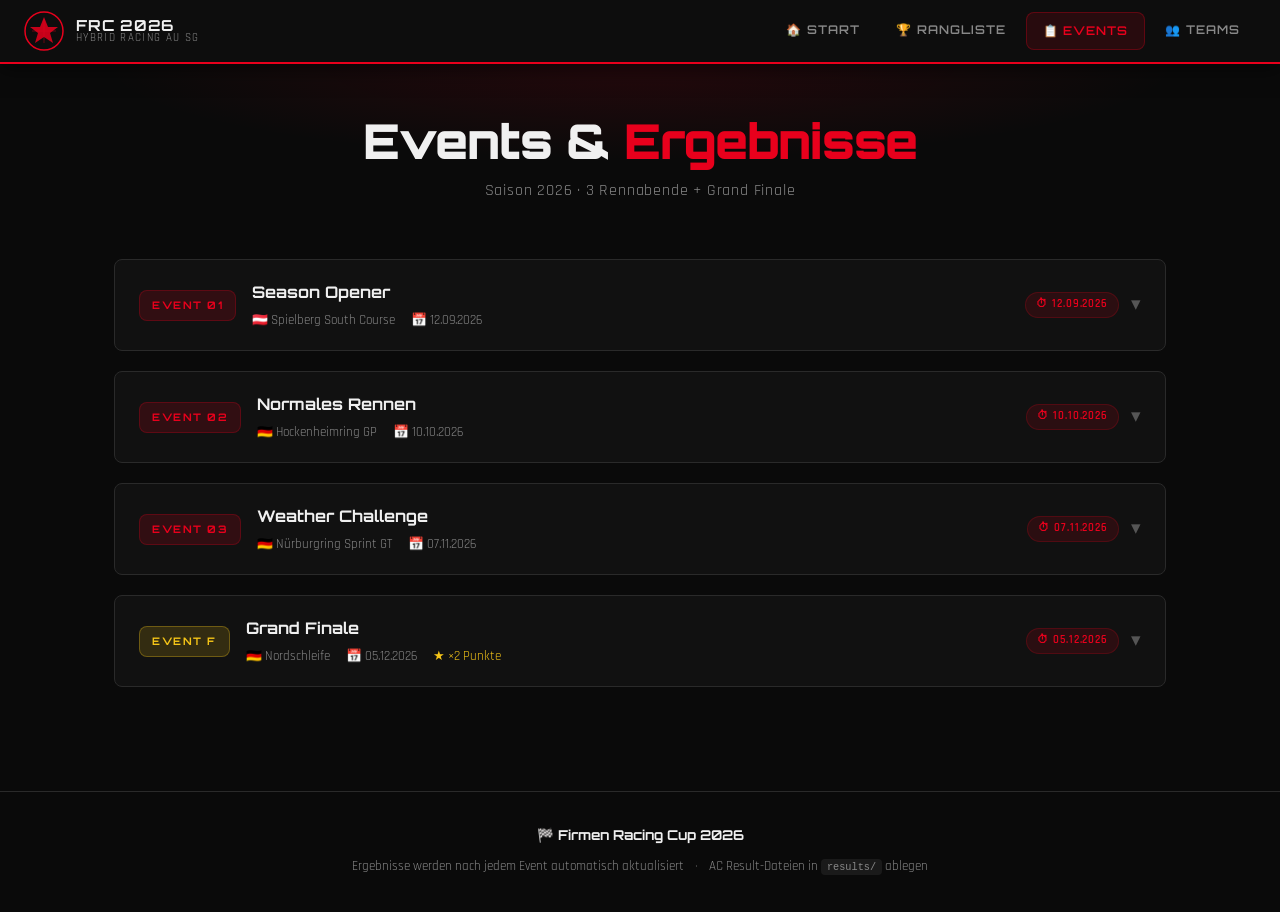
==== events.html @ 1289b5d9 "Add complete Firmen Racing Cup 2026 championship website Full static website for GitHub Pages deploy" ====
<!DOCTYPE html>
<html lang="de">
<head>
  <meta charset="UTF-8">
  <meta name="viewport" content="width=device-width, initial-scale=1.0">
  <title>Events – Firmen Racing Cup 2026</title>
  <meta name="description" content="Alle Rennevents und Ergebnisse – Firmen Racing Cup 2026">
  <link rel="icon" href="data:image/svg+xml,<svg xmlns='http://www.w3.org/2000/svg' viewBox='0 0 32 32'><text y='26' font-size='28'>🏁</text></svg>">
  <link rel="stylesheet" href="css/style.css">
</head>
<body>

<!-- ── Navigation ──────────────────────────────────────────── -->
<nav class="navbar">
  <a href="index.html" class="navbar-brand">
    <svg class="logo-icon" viewBox="0 0 40 40" xmlns="http://www.w3.org/2000/svg">
      <circle cx="20" cy="20" r="19" fill="none" stroke="#e8001c" stroke-width="1.5"/>
      <path d="M8 20 L32 20 M20 8 L20 32" stroke="#e8001c" stroke-width="1" opacity=".4"/>
      <polygon points="20,6 24,16 34,16 26,22 29,32 20,26 11,32 14,22 6,16 16,16" fill="#e8001c" opacity=".85"/>
    </svg>
    <div class="brand-text">
      <span class="brand-main">FRC 2026</span>
      <span class="brand-sub">Hybrid Racing Au SG</span>
    </div>
  </a>
  <ul class="nav-links" id="navLinks">
    <li><a href="index.html">🏠 Start</a></li>
    <li><a href="standings.html">🏆 Rangliste</a></li>
    <li><a href="events.html">📋 Events</a></li>
    <li><a href="teams.html">👥 Teams</a></li>
  </ul>
  <button class="hamburger" id="hamburger" aria-label="Menü öffnen">
    <span></span><span></span><span></span>
  </button>
</nav>

<!-- ── Page Header ─────────────────────────────────────────── -->
<div class="page-header">
  <div class="page-header-content">
    <h1 class="page-title">Events &amp; <span class="accent">Ergebnisse</span></h1>
    <p class="page-subtitle">Saison 2026 · 3 Rennabende + Grand Finale</p>
  </div>
</div>

<!-- ── Events ──────────────────────────────────────────────── -->
<div class="events-container" id="eventsContainer">
  <!-- Wird von app.js befüllt -->
  <div style="text-align:center;padding:60px 20px;color:#555">
    <div style="font-size:2rem;margin-bottom:12px">⏳</div>
    Lade Eventdaten…
  </div>
</div>

<!-- ── Footer ──────────────────────────────────────────────── -->
<footer>
  <div class="footer-brand">🏁 Firmen Racing Cup 2026</div>
  <div class="footer-meta">
    Ergebnisse werden nach jedem Event automatisch aktualisiert
    <span class="footer-divider">·</span>
    AC Result-Dateien in <code style="background:#1a1a1a;padding:2px 6px;border-radius:4px;font-size:.8em">results/</code> ablegen
  </div>
</footer>

<script src="js/config.js"></script>
<script src="js/parser.js"></script>
<script src="js/app.js"></script>
</body>
</html>
---- css/style.css ----
/* ═══════════════════════════════════════════════════════════════
   Firmen Racing Cup 2026 – Stylesheet
   Racing-Theme: Dunkel / Rot / Gold · Orbitron + Rajdhani
═══════════════════════════════════════════════════════════════ */

@import url('https://fonts.googleapis.com/css2?family=Orbitron:wght@400;600;700;900&family=Rajdhani:wght@300;400;500;600;700&display=swap');

/* ── CSS-Variablen ─────────────────────────────────────────── */
:root {
  --bg-dark:      #0a0a0a;
  --bg-card:      #111111;
  --bg-card2:     #161616;
  --bg-nav:       #0d0d0d;
  --border:       #2a2a2a;
  --red:          #e8001c;
  --red-dark:     #a80015;
  --gold:         #f5c518;
  --gold-dark:    #c9a100;
  --silver:       #c0c0c0;
  --bronze:       #cd7f32;
  --text-primary: #f0f0f0;
  --text-muted:   #888888;
  --text-dim:     #555555;
  --accent:       #e8001c;
  --glow-red:     0 0 20px rgba(232,0,28,.35);
  --glow-gold:    0 0 20px rgba(245,197,24,.35);
  --radius:       8px;
  --transition:   .25s ease;
}

/* ── Reset & Base ──────────────────────────────────────────── */
*, *::before, *::after { box-sizing: border-box; margin: 0; padding: 0; }

html { scroll-behavior: smooth; }

body {
  font-family: 'Rajdhani', sans-serif;
  background: var(--bg-dark);
  color: var(--text-primary);
  min-height: 100vh;
  line-height: 1.6;
  font-size: 16px;
}

a { color: var(--red); text-decoration: none; transition: color var(--transition); }
a:hover { color: var(--gold); }

img { max-width: 100%; display: block; }

h1, h2, h3, h4 { font-family: 'Orbitron', monospace; line-height: 1.2; }

/* ── Scrollbar ─────────────────────────────────────────────── */
::-webkit-scrollbar { width: 6px; }
::-webkit-scrollbar-track { background: var(--bg-dark); }
::-webkit-scrollbar-thumb { background: var(--red-dark); border-radius: 3px; }

/* ══════════════════════════════════════════════════════════════
   NAVIGATION
══════════════════════════════════════════════════════════════ */
.navbar {
  position: sticky;
  top: 0;
  z-index: 1000;
  background: var(--bg-nav);
  border-bottom: 2px solid var(--red);
  padding: 0 24px;
  display: flex;
  align-items: center;
  justify-content: space-between;
  height: 64px;
  box-shadow: 0 4px 20px rgba(0,0,0,.6);
}

.navbar-brand {
  display: flex;
  align-items: center;
  gap: 12px;
  text-decoration: none;
}

.navbar-brand .logo-icon {
  width: 40px;
  height: 40px;
}

.navbar-brand .brand-text {
  display: flex;
  flex-direction: column;
  line-height: 1;
}

.brand-main {
  font-family: 'Orbitron', monospace;
  font-size: .95rem;
  font-weight: 700;
  color: var(--text-primary);
  letter-spacing: .05em;
}

.brand-sub {
  font-size: .7rem;
  color: var(--text-muted);
  letter-spacing: .12em;
  text-transform: uppercase;
}

.nav-links {
  display: flex;
  gap: 4px;
  list-style: none;
}

.nav-links a {
  display: flex;
  align-items: center;
  gap: 6px;
  padding: 8px 16px;
  border-radius: var(--radius);
  font-family: 'Orbitron', monospace;
  font-size: .75rem;
  font-weight: 600;
  letter-spacing: .08em;
  color: var(--text-muted);
  text-decoration: none;
  transition: all var(--transition);
  text-transform: uppercase;
}

.nav-links a:hover,
.nav-links a.active {
  color: var(--text-primary);
  background: rgba(232,0,28,.12);
  border: 1px solid rgba(232,0,28,.3);
}

.nav-links a.active {
  color: var(--red);
}

.hamburger {
  display: none;
  flex-direction: column;
  gap: 5px;
  cursor: pointer;
  padding: 8px;
  background: none;
  border: none;
}

.hamburger span {
  display: block;
  width: 24px;
  height: 2px;
  background: var(--text-primary);
  transition: all .3s;
}

/* ══════════════════════════════════════════════════════════════
   HERO SECTION (Index)
══════════════════════════════════════════════════════════════ */
.hero {
  position: relative;
  min-height: 80vh;
  display: flex;
  align-items: center;
  justify-content: center;
  overflow: hidden;
  text-align: center;
  padding: 60px 24px;
}

.hero-bg {
  position: absolute;
  inset: 0;
  background:
    radial-gradient(ellipse 80% 50% at 50% -10%, rgba(232,0,28,.18) 0%, transparent 60%),
    linear-gradient(180deg, #0a0a0a 0%, #0d0d0d 100%);
}

.hero-grid {
  position: absolute;
  inset: 0;
  background-image:
    linear-gradient(rgba(232,0,28,.06) 1px, transparent 1px),
    linear-gradient(90deg, rgba(232,0,28,.06) 1px, transparent 1px);
  background-size: 60px 60px;
  mask-image: radial-gradient(ellipse 80% 60% at 50% 50%, black 30%, transparent 75%);
}

.hero-content {
  position: relative;
  z-index: 1;
  max-width: 900px;
}

.hero-eyebrow {
  display: inline-flex;
  align-items: center;
  gap: 8px;
  font-size: .75rem;
  letter-spacing: .2em;
  text-transform: uppercase;
  color: var(--red);
  font-family: 'Orbitron', monospace;
  font-weight: 600;
  margin-bottom: 20px;
  padding: 6px 16px;
  border: 1px solid rgba(232,0,28,.3);
  border-radius: 20px;
}

.hero-title {
  font-size: clamp(2rem, 6vw, 4.5rem);
  font-weight: 900;
  line-height: 1.05;
  margin-bottom: 16px;
  letter-spacing: -.01em;
}

.hero-title .line-accent {
  color: var(--red);
  display: block;
}

.hero-subtitle {
  font-size: clamp(1.1rem, 2.5vw, 1.5rem);
  color: var(--text-muted);
  font-weight: 400;
  margin-bottom: 40px;
  letter-spacing: .05em;
}

.hero-subtitle strong {
  color: var(--gold);
  font-weight: 600;
}

/* ── Countdown ─────────────────────────────────────────────── */
.countdown-section {
  margin: 40px 0;
}

.countdown-label {
  font-size: .75rem;
  letter-spacing: .15em;
  text-transform: uppercase;
  color: var(--text-muted);
  margin-bottom: 16px;
  font-family: 'Orbitron', monospace;
}

.countdown-grid {
  display: flex;
  gap: 16px;
  justify-content: center;
  flex-wrap: wrap;
}

.countdown-unit {
  display: flex;
  flex-direction: column;
  align-items: center;
  min-width: 80px;
}

.countdown-number {
  font-family: 'Orbitron', monospace;
  font-size: clamp(2rem, 5vw, 3rem);
  font-weight: 700;
  color: var(--text-primary);
  line-height: 1;
  background: var(--bg-card);
  border: 1px solid var(--border);
  border-top: 2px solid var(--red);
  padding: 16px 20px 12px;
  border-radius: var(--radius);
  min-width: 80px;
  text-align: center;
  transition: all .5s;
}

.countdown-unit-label {
  font-size: .65rem;
  letter-spacing: .15em;
  text-transform: uppercase;
  color: var(--text-muted);
  margin-top: 8px;
}

.countdown-event-name {
  margin-top: 12px;
  font-size: .85rem;
  color: var(--gold);
  font-family: 'Orbitron', monospace;
  letter-spacing: .08em;
}

/* ── CTA Buttons ───────────────────────────────────────────── */
.btn-group {
  display: flex;
  gap: 12px;
  justify-content: center;
  flex-wrap: wrap;
  margin-top: 32px;
}

.btn {
  display: inline-flex;
  align-items: center;
  gap: 8px;
  padding: 12px 28px;
  border-radius: var(--radius);
  font-family: 'Orbitron', monospace;
  font-size: .8rem;
  font-weight: 600;
  letter-spacing: .1em;
  text-transform: uppercase;
  text-decoration: none;
  border: none;
  cursor: pointer;
  transition: all var(--transition);
}

.btn-primary {
  background: var(--red);
  color: #fff;
  box-shadow: var(--glow-red);
}

.btn-primary:hover {
  background: var(--red-dark);
  color: #fff;
  transform: translateY(-2px);
  box-shadow: 0 6px 25px rgba(232,0,28,.5);
}

.btn-outline {
  background: transparent;
  color: var(--text-primary);
  border: 1px solid var(--border);
}

.btn-outline:hover {
  border-color: var(--gold);
  color: var(--gold);
  transform: translateY(-2px);
}

/* ── Top 3 Podium ──────────────────────────────────────────── */
.podium-section {
  padding: 60px 24px;
  max-width: 1100px;
  margin: 0 auto;
}

.section-header {
  display: flex;
  align-items: center;
  justify-content: space-between;
  margin-bottom: 32px;
  flex-wrap: wrap;
  gap: 12px;
}

.section-title {
  font-size: clamp(1.2rem, 3vw, 1.8rem);
  font-weight: 700;
  display: flex;
  align-items: center;
  gap: 12px;
}

.section-title::before {
  content: '';
  display: block;
  width: 4px;
  height: 1.2em;
  background: var(--red);
  border-radius: 2px;
}

.podium-grid {
  display: grid;
  grid-template-columns: 1fr 1.15fr 1fr;
  gap: 16px;
  align-items: end;
}

.podium-card {
  background: var(--bg-card);
  border: 1px solid var(--border);
  border-radius: var(--radius);
  padding: 24px 20px;
  text-align: center;
  position: relative;
  overflow: hidden;
  transition: transform var(--transition);
}

.podium-card:hover { transform: translateY(-4px); }

.podium-card.p1 {
  border-top: 3px solid var(--gold);
  box-shadow: var(--glow-gold);
}

.podium-card.p2 {
  border-top: 3px solid var(--silver);
}

.podium-card.p3 {
  border-top: 3px solid var(--bronze);
}

.podium-rank {
  font-family: 'Orbitron', monospace;
  font-size: 2.5rem;
  font-weight: 900;
  line-height: 1;
  margin-bottom: 8px;
}

.p1 .podium-rank { color: var(--gold); }
.p2 .podium-rank { color: var(--silver); }
.p3 .podium-rank { color: var(--bronze); }

.podium-team-logo {
  width: 60px;
  height: 60px;
  margin: 8px auto 12px;
  border-radius: 50%;
  overflow: hidden;
  background: var(--bg-card2);
  border: 2px solid var(--border);
  display: flex;
  align-items: center;
  justify-content: center;
}

.podium-team-name {
  font-family: 'Orbitron', monospace;
  font-size: .85rem;
  font-weight: 700;
  letter-spacing: .05em;
  margin-bottom: 4px;
}

.podium-drivers {
  font-size: .8rem;
  color: var(--text-muted);
  margin-bottom: 12px;
}

.podium-points {
  font-family: 'Orbitron', monospace;
  font-size: 1.4rem;
  font-weight: 700;
  color: var(--text-primary);
}

.podium-points span {
  font-size: .7rem;
  color: var(--text-muted);
  font-weight: 400;
}

/* ── Season Overview Cards ─────────────────────────────────── */
.events-overview {
  padding: 40px 24px 60px;
  max-width: 1100px;
  margin: 0 auto;
}

.events-grid {
  display: grid;
  grid-template-columns: repeat(auto-fit, minmax(240px, 1fr));
  gap: 16px;
}

.event-mini-card {
  background: var(--bg-card);
  border: 1px solid var(--border);
  border-radius: var(--radius);
  padding: 20px;
  transition: all var(--transition);
  position: relative;
  overflow: hidden;
}

.event-mini-card::before {
  content: '';
  position: absolute;
  top: 0; left: 0; right: 0;
  height: 3px;
  background: var(--red);
}

.event-mini-card.finale::before {
  background: linear-gradient(90deg, var(--gold), var(--red));
}

.event-mini-card:hover {
  border-color: rgba(232,0,28,.4);
  transform: translateY(-3px);
  box-shadow: 0 8px 24px rgba(0,0,0,.4);
}

.event-num {
  font-family: 'Orbitron', monospace;
  font-size: .65rem;
  color: var(--red);
  letter-spacing: .2em;
  text-transform: uppercase;
  margin-bottom: 8px;
}

.event-mini-card.finale .event-num { color: var(--gold); }

.event-name {
  font-family: 'Orbitron', monospace;
  font-size: .9rem;
  font-weight: 700;
  margin-bottom: 4px;
}

.event-track {
  font-size: .85rem;
  color: var(--text-muted);
  margin-bottom: 12px;
}

.event-status {
  display: inline-flex;
  align-items: center;
  gap: 6px;
  font-size: .7rem;
  letter-spacing: .1em;
  text-transform: uppercase;
  padding: 4px 10px;
  border-radius: 20px;
}

.event-status.upcoming {
  background: rgba(232,0,28,.12);
  color: var(--red);
  border: 1px solid rgba(232,0,28,.2);
}

.event-status.completed {
  background: rgba(0,200,80,.1);
  color: #00c850;
  border: 1px solid rgba(0,200,80,.2);
}

.event-status.live {
  background: rgba(245,197,24,.12);
  color: var(--gold);
  border: 1px solid rgba(245,197,24,.3);
  animation: pulse-badge 1.5s infinite;
}

@keyframes pulse-badge {
  0%, 100% { opacity: 1; }
  50% { opacity: .6; }
}

/* ══════════════════════════════════════════════════════════════
   PAGE HEADER (inner pages)
══════════════════════════════════════════════════════════════ */
.page-header {
  padding: 48px 24px 32px;
  text-align: center;
  position: relative;
  overflow: hidden;
}

.page-header::before {
  content: '';
  position: absolute;
  inset: 0;
  background: radial-gradient(ellipse 60% 80% at 50% 0%, rgba(232,0,28,.12) 0%, transparent 70%);
}

.page-header-content { position: relative; z-index: 1; }

.page-title {
  font-size: clamp(1.8rem, 5vw, 3rem);
  font-weight: 900;
  letter-spacing: -.02em;
  margin-bottom: 8px;
}

.page-title .accent { color: var(--red); }

.page-subtitle {
  font-size: 1rem;
  color: var(--text-muted);
  letter-spacing: .05em;
}

/* ══════════════════════════════════════════════════════════════
   STANDINGS TABLE
══════════════════════════════════════════════════════════════ */
.standings-container {
  max-width: 1200px;
  margin: 0 auto;
  padding: 24px;
}

.standings-table-wrap {
  overflow-x: auto;
  border-radius: var(--radius);
  border: 1px solid var(--border);
}

.standings-table {
  width: 100%;
  border-collapse: collapse;
  font-size: .9rem;
}

.standings-table thead th {
  background: var(--bg-card2);
  padding: 12px 16px;
  text-align: left;
  font-family: 'Orbitron', monospace;
  font-size: .65rem;
  font-weight: 600;
  letter-spacing: .15em;
  text-transform: uppercase;
  color: var(--text-muted);
  border-bottom: 2px solid var(--red);
  white-space: nowrap;
}

.standings-table thead th.center { text-align: center; }

.standings-table tbody tr {
  border-bottom: 1px solid var(--border);
  transition: background var(--transition);
}

.standings-table tbody tr:last-child { border-bottom: none; }

.standings-table tbody tr:hover { background: rgba(255,255,255,.03); }

.standings-table tbody tr.rank-1 { background: rgba(245,197,24,.05); }
.standings-table tbody tr.rank-2 { background: rgba(192,192,192,.04); }
.standings-table tbody tr.rank-3 { background: rgba(205,127,50,.04); }

.standings-table td {
  padding: 14px 16px;
  white-space: nowrap;
}

.standings-table td.center { text-align: center; }

.rank-badge {
  display: inline-flex;
  align-items: center;
  justify-content: center;
  width: 28px;
  height: 28px;
  border-radius: 50%;
  font-family: 'Orbitron', monospace;
  font-size: .75rem;
  font-weight: 700;
}

.rank-1 .rank-badge { background: var(--gold); color: #000; }
.rank-2 .rank-badge { background: var(--silver); color: #000; }
.rank-3 .rank-badge { background: var(--bronze); color: #fff; }
.rank-other .rank-badge { background: var(--bg-card2); color: var(--text-muted); border: 1px solid var(--border); }

.team-cell {
  display: flex;
  align-items: center;
  gap: 12px;
}

.team-logo-sm {
  width: 36px;
  height: 36px;
  border-radius: 50%;
  overflow: hidden;
  background: var(--bg-card2);
  border: 1px solid var(--border);
  display: flex;
  align-items: center;
  justify-content: center;
  flex-shrink: 0;
}

.team-info-cell .team-name {
  font-family: 'Orbitron', monospace;
  font-size: .8rem;
  font-weight: 700;
}

.team-info-cell .team-drivers {
  font-size: .75rem;
  color: var(--text-muted);
}

.pts-cell {
  font-family: 'Orbitron', monospace;
  font-size: .85rem;
  font-weight: 700;
}

.pts-cell.total {
  font-size: 1rem;
  color: var(--gold);
}

.pts-bonus {
  font-size: .7rem;
  color: var(--text-muted);
}

.pts-zero { color: var(--text-dim); }

/* Bonus-Legende */
.legend {
  display: flex;
  gap: 20px;
  flex-wrap: wrap;
  margin-top: 16px;
  font-size: .8rem;
  color: var(--text-muted);
}

.legend-item {
  display: flex;
  align-items: center;
  gap: 6px;
}

.legend-dot {
  width: 8px;
  height: 8px;
  border-radius: 50%;
}

/* ══════════════════════════════════════════════════════════════
   EVENTS PAGE
══════════════════════════════════════════════════════════════ */
.events-container {
  max-width: 1100px;
  margin: 0 auto;
  padding: 24px;
}

.event-card {
  background: var(--bg-card);
  border: 1px solid var(--border);
  border-radius: var(--radius);
  margin-bottom: 20px;
  overflow: hidden;
  transition: border-color var(--transition);
}

.event-card:hover { border-color: rgba(232,0,28,.35); }

.event-card-header {
  display: flex;
  align-items: center;
  justify-content: space-between;
  padding: 20px 24px;
  cursor: pointer;
  user-select: none;
  gap: 16px;
  flex-wrap: wrap;
}

.event-card-header:hover { background: rgba(255,255,255,.02); }

.event-header-left {
  display: flex;
  align-items: center;
  gap: 16px;
}

.event-badge {
  font-family: 'Orbitron', monospace;
  font-size: .65rem;
  font-weight: 700;
  letter-spacing: .15em;
  padding: 6px 12px;
  border-radius: var(--radius);
  text-transform: uppercase;
  white-space: nowrap;
}

.event-badge.rnd { background: rgba(232,0,28,.15); color: var(--red); border: 1px solid rgba(232,0,28,.25); }
.event-badge.finale { background: rgba(245,197,24,.15); color: var(--gold); border: 1px solid rgba(245,197,24,.3); }

.event-card-title {
  font-family: 'Orbitron', monospace;
  font-size: 1rem;
  font-weight: 700;
}

.event-card-meta {
  font-size: .8rem;
  color: var(--text-muted);
  margin-top: 4px;
  display: flex;
  gap: 16px;
  flex-wrap: wrap;
}

.event-card-meta span { display: flex; align-items: center; gap: 4px; }

.event-toggle-icon {
  font-size: 1.2rem;
  color: var(--text-dim);
  transition: transform .3s;
  flex-shrink: 0;
}

.event-card.open .event-toggle-icon { transform: rotate(180deg); }

.event-card-body {
  display: none;
  padding: 0 24px 24px;
  border-top: 1px solid var(--border);
}

.event-card.open .event-card-body { display: block; }

.results-tabs {
  display: flex;
  gap: 4px;
  margin: 20px 0 16px;
  border-bottom: 1px solid var(--border);
  padding-bottom: 0;
}

.result-tab {
  padding: 8px 16px;
  font-family: 'Orbitron', monospace;
  font-size: .7rem;
  font-weight: 600;
  letter-spacing: .1em;
  text-transform: uppercase;
  color: var(--text-muted);
  cursor: pointer;
  border-bottom: 2px solid transparent;
  margin-bottom: -1px;
  transition: all var(--transition);
  background: none;
  border-top: none;
  border-left: none;
  border-right: none;
}

.result-tab:hover { color: var(--text-primary); }
.result-tab.active { color: var(--red); border-bottom-color: var(--red); }

.result-tab-panel { display: none; }
.result-tab-panel.active { display: block; }

.result-table {
  width: 100%;
  border-collapse: collapse;
  font-size: .88rem;
}

.result-table th {
  padding: 10px 12px;
  text-align: left;
  font-family: 'Orbitron', monospace;
  font-size: .6rem;
  letter-spacing: .12em;
  text-transform: uppercase;
  color: var(--text-muted);
  border-bottom: 1px solid var(--border);
}

.result-table td {
  padding: 10px 12px;
  border-bottom: 1px solid rgba(255,255,255,.04);
}

.result-table tr:last-child td { border-bottom: none; }

.result-table tr:hover td { background: rgba(255,255,255,.02); }

.pos-p1 { color: var(--gold); font-weight: 700; }
.pos-p2 { color: var(--silver); }
.pos-p3 { color: var(--bronze); }

.fastest-lap { color: var(--red); font-size: .8rem; }
.pole-icon { color: var(--gold); font-size: .8rem; }

.no-results {
  text-align: center;
  padding: 40px 20px;
  color: var(--text-muted);
  font-size: .9rem;
}

.no-results .icon { font-size: 2.5rem; margin-bottom: 12px; display: block; }

/* Format-Box */
.format-box {
  display: flex;
  gap: 12px;
  flex-wrap: wrap;
  margin-top: 12px;
}

.format-item {
  background: var(--bg-card2);
  border: 1px solid var(--border);
  border-radius: var(--radius);
  padding: 8px 14px;
  font-size: .8rem;
  display: flex;
  align-items: center;
  gap: 6px;
}

.format-item .fi-label { color: var(--text-muted); font-size: .7rem; margin-right: 4px; }

/* ══════════════════════════════════════════════════════════════
   TEAMS PAGE
══════════════════════════════════════════════════════════════ */
.teams-container {
  max-width: 1200px;
  margin: 0 auto;
  padding: 24px;
}

.teams-grid {
  display: grid;
  grid-template-columns: repeat(auto-fill, minmax(280px, 1fr));
  gap: 20px;
}

.team-card {
  background: var(--bg-card);
  border: 1px solid var(--border);
  border-radius: var(--radius);
  overflow: hidden;
  transition: all var(--transition);
  position: relative;
}

.team-card::before {
  content: '';
  position: absolute;
  top: 0; left: 0; right: 0;
  height: 3px;
  background: var(--team-color, var(--red));
}

.team-card:hover {
  transform: translateY(-4px);
  box-shadow: 0 12px 32px rgba(0,0,0,.4);
  border-color: rgba(255,255,255,.12);
}

.team-card-header {
  padding: 24px;
  display: flex;
  align-items: center;
  gap: 16px;
}

.team-logo-lg {
  width: 72px;
  height: 72px;
  border-radius: 50%;
  overflow: hidden;
  background: var(--bg-card2);
  border: 2px solid var(--border);
  display: flex;
  align-items: center;
  justify-content: center;
  flex-shrink: 0;
}

.team-card-name {
  font-family: 'Orbitron', monospace;
  font-size: .95rem;
  font-weight: 700;
  margin-bottom: 4px;
}

.team-card-rank {
  font-size: .8rem;
  color: var(--text-muted);
  display: flex;
  align-items: center;
  gap: 6px;
}

.trend-up { color: #00c850; }
.trend-down { color: var(--red); }
.trend-same { color: var(--text-muted); }

.team-card-body {
  padding: 0 24px 20px;
  border-top: 1px solid var(--border);
}

.driver-list {
  padding: 16px 0 12px;
}

.driver-row {
  display: flex;
  align-items: center;
  gap: 12px;
  padding: 8px 0;
  border-bottom: 1px solid rgba(255,255,255,.04);
}

.driver-row:last-child { border-bottom: none; }

.driver-number {
  font-family: 'Orbitron', monospace;
  font-size: .7rem;
  font-weight: 700;
  color: var(--red);
  width: 24px;
}

.driver-name {
  font-weight: 600;
  font-size: .9rem;
}

.team-stats {
  display: flex;
  justify-content: space-between;
  margin-top: 12px;
}

.stat-item {
  text-align: center;
}

.stat-value {
  font-family: 'Orbitron', monospace;
  font-size: 1.1rem;
  font-weight: 700;
  color: var(--text-primary);
}

.stat-label {
  font-size: .65rem;
  color: var(--text-muted);
  letter-spacing: .1em;
  text-transform: uppercase;
}

/* ══════════════════════════════════════════════════════════════
   PUNKTESYSTEM PANEL
══════════════════════════════════════════════════════════════ */
.scoring-panel {
  background: var(--bg-card);
  border: 1px solid var(--border);
  border-radius: var(--radius);
  padding: 24px;
  margin-bottom: 24px;
}

.scoring-grid {
  display: flex;
  gap: 10px;
  flex-wrap: wrap;
  margin-top: 16px;
}

.score-item {
  background: var(--bg-card2);
  border: 1px solid var(--border);
  border-radius: var(--radius);
  padding: 10px 14px;
  text-align: center;
  min-width: 56px;
}

.score-pos {
  font-size: .65rem;
  color: var(--text-muted);
  letter-spacing: .1em;
  text-transform: uppercase;
  margin-bottom: 4px;
}

.score-pts {
  font-family: 'Orbitron', monospace;
  font-size: 1rem;
  font-weight: 700;
  color: var(--text-primary);
}

.score-item.bonus {
  border-color: rgba(245,197,24,.2);
  background: rgba(245,197,24,.06);
}

.score-item.bonus .score-pts { color: var(--gold); }

/* ══════════════════════════════════════════════════════════════
   FOOTER
══════════════════════════════════════════════════════════════ */
footer {
  margin-top: 60px;
  border-top: 1px solid var(--border);
  padding: 32px 24px;
  text-align: center;
}

.footer-brand {
  font-family: 'Orbitron', monospace;
  font-size: .85rem;
  font-weight: 700;
  margin-bottom: 8px;
}

.footer-meta {
  font-size: .8rem;
  color: var(--text-muted);
  line-height: 2;
}

.footer-divider {
  display: inline-block;
  margin: 0 8px;
  color: var(--text-dim);
}

/* ══════════════════════════════════════════════════════════════
   UTILITY
══════════════════════════════════════════════════════════════ */
.container {
  max-width: 1200px;
  margin: 0 auto;
  padding: 0 24px;
}

.tag {
  display: inline-flex;
  align-items: center;
  gap: 4px;
  font-size: .7rem;
  letter-spacing: .08em;
  text-transform: uppercase;
  padding: 3px 10px;
  border-radius: 20px;
  font-weight: 600;
}

.tag-red { background: rgba(232,0,28,.12); color: var(--red); border: 1px solid rgba(232,0,28,.2); }
.tag-gold { background: rgba(245,197,24,.1); color: var(--gold); border: 1px solid rgba(245,197,24,.2); }
.tag-green { background: rgba(0,200,80,.1); color: #00c850; border: 1px solid rgba(0,200,80,.2); }

.divider {
  height: 1px;
  background: linear-gradient(90deg, transparent, var(--border), transparent);
  margin: 40px 0;
}

.text-red { color: var(--red); }
.text-gold { color: var(--gold); }
.text-muted { color: var(--text-muted); }
.font-orbitron { font-family: 'Orbitron', monospace; }

/* Animationen */
@keyframes fadeInUp {
  from { opacity: 0; transform: translateY(20px); }
  to   { opacity: 1; transform: translateY(0); }
}

.animate-fadeInUp { animation: fadeInUp .5s ease forwards; }

/* Checkered flag deco */
.checkered-divider {
  height: 8px;
  background: repeating-linear-gradient(
    90deg,
    #fff 0px, #fff 16px,
    #000 16px, #000 32px
  );
  opacity: .06;
  margin: 40px 0;
}

/* ══════════════════════════════════════════════════════════════
   RESPONSIVE
══════════════════════════════════════════════════════════════ */
@media (max-width: 768px) {
  .nav-links {
    display: none;
    position: absolute;
    top: 64px;
    left: 0;
    right: 0;
    background: var(--bg-nav);
    border-bottom: 1px solid var(--border);
    flex-direction: column;
    padding: 12px;
    gap: 4px;
  }
  .nav-links.open { display: flex; }
  .hamburger { display: flex; }

  .podium-grid {
    grid-template-columns: 1fr;
    align-items: stretch;
  }
  .podium-card.p1 { order: -1; }

  .standings-table thead th:nth-child(n+5):nth-child(-n+7) { display: none; }
  .standings-table td:nth-child(n+5):nth-child(-n+7) { display: none; }

  .hero-title { font-size: 2rem; }
  .countdown-grid { gap: 10px; }
  .countdown-number { font-size: 2rem; min-width: 64px; padding: 12px 14px 10px; }
}

@media (max-width: 480px) {
  .teams-grid { grid-template-columns: 1fr; }
  .events-grid { grid-template-columns: 1fr; }
}
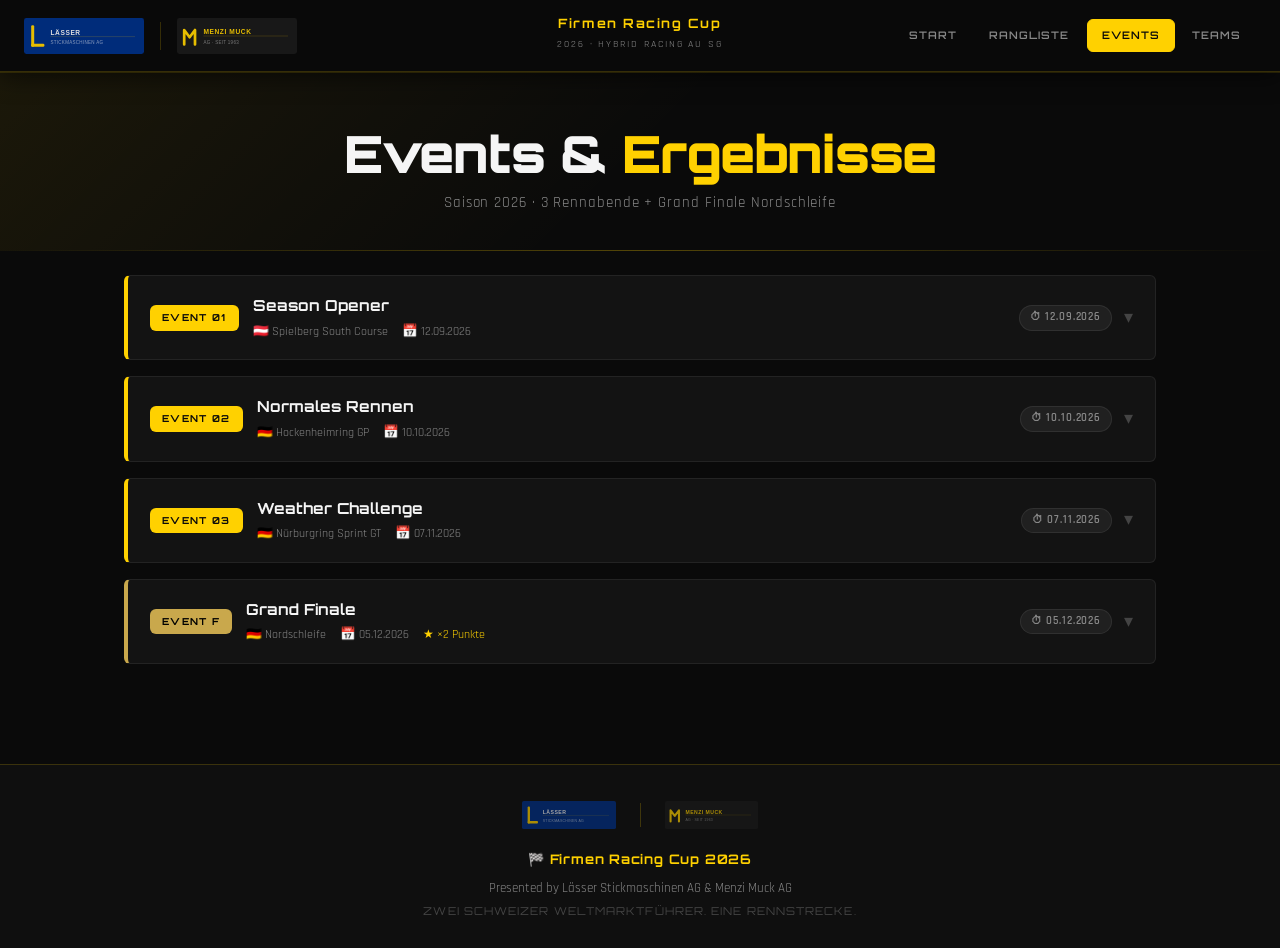
==== commit 46e29cf3: "Rebrand to Lässer × Menzi Muck CI with F1-style premium design Full redesign of the championship web" ====
--- a/events.html
+++ b/events.html
@@ -5,60 +5,79 @@
   <meta name="viewport" content="width=device-width, initial-scale=1.0">
   <title>Events – Firmen Racing Cup 2026</title>
   <meta name="description" content="Alle Rennevents und Ergebnisse – Firmen Racing Cup 2026">
-  <link rel="icon" href="data:image/svg+xml,<svg xmlns='http://www.w3.org/2000/svg' viewBox='0 0 32 32'><text y='26' font-size='28'>🏁</text></svg>">
+  <link rel="icon" href="data:image/svg+xml,<svg xmlns='http://www.w3.org/2000/svg' viewBox='0 0 32 32'><rect width='32' height='32' rx='4' fill='%230A0A0A'/><text y='24' font-size='20' x='4'>🏁</text></svg>">
   <link rel="stylesheet" href="css/style.css">
 </head>
 <body>
 
-<!-- ── Navigation ──────────────────────────────────────────── -->
+<!-- ══════════════════════════════════════════════════════════
+     NAVIGATION
+══════════════════════════════════════════════════════════ -->
 <nav class="navbar">
+  <div class="navbar-logos">
+    <a href="https://www.laesser.com" target="_blank" rel="noopener" class="nav-sponsor-logo" title="Lässer Stickmaschinen AG">
+      <img src="logos/laesser.svg" alt="Lässer" height="34" onerror="this.style.display='none'">
+    </a>
+    <div class="nav-logo-divider"></div>
+    <a href="https://www.menzi-muck.com" target="_blank" rel="noopener" class="nav-sponsor-logo" title="Menzi Muck AG">
+      <img src="logos/menzimuck.svg" alt="Menzi Muck" height="34" onerror="this.style.display='none'">
+    </a>
+  </div>
+
   <a href="index.html" class="navbar-brand">
-    <svg class="logo-icon" viewBox="0 0 40 40" xmlns="http://www.w3.org/2000/svg">
-      <circle cx="20" cy="20" r="19" fill="none" stroke="#e8001c" stroke-width="1.5"/>
-      <path d="M8 20 L32 20 M20 8 L20 32" stroke="#e8001c" stroke-width="1" opacity=".4"/>
-      <polygon points="20,6 24,16 34,16 26,22 29,32 20,26 11,32 14,22 6,16 16,16" fill="#e8001c" opacity=".85"/>
-    </svg>
-    <div class="brand-text">
-      <span class="brand-main">FRC 2026</span>
-      <span class="brand-sub">Hybrid Racing Au SG</span>
-    </div>
+    <span class="brand-main">Firmen Racing Cup</span>
+    <span class="brand-year">2026 · Hybrid Racing Au SG</span>
   </a>
-  <ul class="nav-links" id="navLinks">
-    <li><a href="index.html">🏠 Start</a></li>
-    <li><a href="standings.html">🏆 Rangliste</a></li>
-    <li><a href="events.html">📋 Events</a></li>
-    <li><a href="teams.html">👥 Teams</a></li>
-  </ul>
-  <button class="hamburger" id="hamburger" aria-label="Menü öffnen">
+
+  <div class="nav-right" id="navRight">
+    <ul class="nav-links" id="navLinks">
+      <li><a href="index.html">Start</a></li>
+      <li><a href="standings.html">Rangliste</a></li>
+      <li><a href="events.html">Events</a></li>
+      <li><a href="teams.html">Teams</a></li>
+    </ul>
+  </div>
+  <button class="hamburger" id="hamburger" aria-label="Menü">
     <span></span><span></span><span></span>
   </button>
 </nav>
 
-<!-- ── Page Header ─────────────────────────────────────────── -->
+<!-- ══════════════════════════════════════════════════════════
+     PAGE HEADER
+══════════════════════════════════════════════════════════ -->
 <div class="page-header">
   <div class="page-header-content">
     <h1 class="page-title">Events &amp; <span class="accent">Ergebnisse</span></h1>
-    <p class="page-subtitle">Saison 2026 · 3 Rennabende + Grand Finale</p>
+    <p class="page-subtitle">Saison 2026 · 3 Rennabende + Grand Finale Nordschleife</p>
   </div>
 </div>
 
-<!-- ── Events ──────────────────────────────────────────────── -->
+<!-- ══════════════════════════════════════════════════════════
+     EVENTS
+══════════════════════════════════════════════════════════ -->
 <div class="events-container" id="eventsContainer">
-  <!-- Wird von app.js befüllt -->
-  <div style="text-align:center;padding:60px 20px;color:#555">
-    <div style="font-size:2rem;margin-bottom:12px">⏳</div>
-    Lade Eventdaten…
+  <div style="text-align:center;padding:64px 20px;color:var(--text-dim)">
+    <div style="font-size:2.2rem;margin-bottom:14px">⏳</div>
+    <div style="font-family:'Orbitron',monospace;font-size:.78rem;letter-spacing:.1em">Lade Eventdaten…</div>
   </div>
 </div>
 
-<!-- ── Footer ──────────────────────────────────────────────── -->
+<!-- ══════════════════════════════════════════════════════════
+     FOOTER
+══════════════════════════════════════════════════════════ -->
 <footer>
+  <div class="footer-logos">
+    <a href="https://www.laesser.com" target="_blank" rel="noopener" class="footer-sponsor-logo">
+      <img src="logos/laesser.svg" alt="Lässer" height="26" onerror="this.style.display='none'">
+    </a>
+    <div class="footer-logo-sep"></div>
+    <a href="https://www.menzi-muck.com" target="_blank" rel="noopener" class="footer-sponsor-logo">
+      <img src="logos/menzimuck.svg" alt="Menzi Muck" height="26" onerror="this.style.display='none'">
+    </a>
+  </div>
   <div class="footer-brand">🏁 Firmen Racing Cup 2026</div>
-  <div class="footer-meta">
-    Ergebnisse werden nach jedem Event automatisch aktualisiert
-    <span class="footer-divider">·</span>
-    AC Result-Dateien in <code style="background:#1a1a1a;padding:2px 6px;border-radius:4px;font-size:.8em">results/</code> ablegen
-  </div>
+  <div class="footer-presented">Presented by Lässer Stickmaschinen AG &amp; Menzi Muck AG</div>
+  <div class="footer-tagline">Zwei Schweizer Weltmarktführer. Eine Rennstrecke.</div>
 </footer>
 
 <script src="js/config.js"></script>
--- a/css/style.css
+++ b/css/style.css
@@ -1,140 +1,197 @@
 /* ═══════════════════════════════════════════════════════════════
-   Firmen Racing Cup 2026 – Stylesheet
-   Racing-Theme: Dunkel / Rot / Gold · Orbitron + Rajdhani
+   Firmen Racing Cup 2026 – Corporate Identity Stylesheet
+   Lässer Stickmaschinen × Menzi Muck AG
+   Premium Racing × Schweizer Maschinenbau
 ═══════════════════════════════════════════════════════════════ */
 
 @import url('https://fonts.googleapis.com/css2?family=Orbitron:wght@400;600;700;900&family=Rajdhani:wght@300;400;500;600;700&display=swap');
 
 /* ── CSS-Variablen ─────────────────────────────────────────── */
 :root {
-  --bg-dark:      #0a0a0a;
-  --bg-card:      #111111;
-  --bg-card2:     #161616;
-  --bg-nav:       #0d0d0d;
-  --border:       #2a2a2a;
-  --red:          #e8001c;
-  --red-dark:     #a80015;
-  --gold:         #f5c518;
-  --gold-dark:    #c9a100;
-  --silver:       #c0c0c0;
-  --bronze:       #cd7f32;
-  --text-primary: #f0f0f0;
-  --text-muted:   #888888;
-  --text-dim:     #555555;
-  --accent:       #e8001c;
-  --glow-red:     0 0 20px rgba(232,0,28,.35);
-  --glow-gold:    0 0 20px rgba(245,197,24,.35);
-  --radius:       8px;
-  --transition:   .25s ease;
-}
-
-/* ── Reset & Base ──────────────────────────────────────────── */
+  /* Primärfarben CI */
+  --yellow:        #FFD100;
+  --yellow-dark:   #D4AC00;
+  --yellow-dim:    rgba(255,209,0,.15);
+  --yellow-glow:   0 0 24px rgba(255,209,0,.45), 0 0 48px rgba(255,209,0,.2);
+  --blue:          #003087;
+  --blue-light:    #0044c0;
+
+  /* Neutrale Töne */
+  --black:         #0A0A0A;
+  --anthracite:    #1A1A1A;
+  --card:          #131313;
+  --card2:         #0F0F0F;
+  --border:        rgba(255,209,0,.18);
+  --border-subtle: rgba(255,255,255,.07);
+
+  /* Text */
+  --text:          #F5F5F5;
+  --text-muted:    #888888;
+  --text-dim:      #444444;
+
+  /* Podium */
+  --gold:          #C9A84C;
+  --silver:        #B0B0B0;
+  --bronze:        #A0673A;
+
+  /* Abstände & Übergänge */
+  --radius:        6px;
+  --radius-lg:     12px;
+  --t:             .3s ease;
+}
+
+/* ── Reset ─────────────────────────────────────────────────── */
 *, *::before, *::after { box-sizing: border-box; margin: 0; padding: 0; }
-
 html { scroll-behavior: smooth; }
-
 body {
   font-family: 'Rajdhani', sans-serif;
-  background: var(--bg-dark);
-  color: var(--text-primary);
+  background: var(--black);
+  color: var(--text);
   min-height: 100vh;
+  font-size: 16px;
   line-height: 1.6;
-  font-size: 16px;
-}
-
-a { color: var(--red); text-decoration: none; transition: color var(--transition); }
-a:hover { color: var(--gold); }
-
+  -webkit-font-smoothing: antialiased;
+}
+a { color: var(--yellow); text-decoration: none; transition: color var(--t); }
+a:hover { color: #fff; }
+h1, h2, h3, h4 { font-family: 'Orbitron', monospace; line-height: 1.15; }
 img { max-width: 100%; display: block; }
 
-h1, h2, h3, h4 { font-family: 'Orbitron', monospace; line-height: 1.2; }
-
 /* ── Scrollbar ─────────────────────────────────────────────── */
-::-webkit-scrollbar { width: 6px; }
-::-webkit-scrollbar-track { background: var(--bg-dark); }
-::-webkit-scrollbar-thumb { background: var(--red-dark); border-radius: 3px; }
+::-webkit-scrollbar { width: 5px; }
+::-webkit-scrollbar-track { background: var(--black); }
+::-webkit-scrollbar-thumb { background: var(--yellow-dark); border-radius: 3px; }
+
+/* ── Carbon-Fiber Textur ───────────────────────────────────── */
+.carbon-bg {
+  background-color: var(--black);
+  background-image:
+    repeating-linear-gradient(
+      45deg,
+      rgba(255,255,255,.012) 0px,
+      rgba(255,255,255,.012) 1px,
+      transparent 1px,
+      transparent 6px
+    ),
+    repeating-linear-gradient(
+      -45deg,
+      rgba(255,255,255,.012) 0px,
+      rgba(255,255,255,.012) 1px,
+      transparent 1px,
+      transparent 6px
+    );
+}
 
 /* ══════════════════════════════════════════════════════════════
-   NAVIGATION
+   NAVIGATION – Glassmorphism
 ══════════════════════════════════════════════════════════════ */
 .navbar {
   position: sticky;
   top: 0;
   z-index: 1000;
-  background: var(--bg-nav);
-  border-bottom: 2px solid var(--red);
+  background: rgba(10,10,10,.82);
+  backdrop-filter: blur(20px) saturate(1.4);
+  -webkit-backdrop-filter: blur(20px) saturate(1.4);
+  border-bottom: 1px solid var(--border);
+  box-shadow: 0 1px 0 rgba(255,209,0,.12), 0 4px 24px rgba(0,0,0,.6);
   padding: 0 24px;
-  display: flex;
-  align-items: center;
-  justify-content: space-between;
-  height: 64px;
-  box-shadow: 0 4px 20px rgba(0,0,0,.6);
-}
-
+  display: grid;
+  grid-template-columns: 1fr auto 1fr;
+  align-items: center;
+  height: 72px;
+  gap: 16px;
+}
+
+/* Linkes Logo-Cluster */
+.navbar-logos {
+  display: flex;
+  align-items: center;
+  gap: 16px;
+}
+
+.nav-sponsor-logo {
+  display: flex;
+  align-items: center;
+  gap: 8px;
+  opacity: .9;
+  transition: opacity var(--t);
+}
+.nav-sponsor-logo:hover { opacity: 1; }
+
+.nav-sponsor-logo img,
+.nav-sponsor-logo svg {
+  height: 36px;
+  width: auto;
+}
+
+.nav-logo-divider {
+  width: 1px;
+  height: 28px;
+  background: var(--border);
+}
+
+/* Mitte: Brand-Titel */
 .navbar-brand {
-  display: flex;
-  align-items: center;
-  gap: 12px;
+  text-align: center;
   text-decoration: none;
 }
 
-.navbar-brand .logo-icon {
-  width: 40px;
-  height: 40px;
-}
-
-.navbar-brand .brand-text {
-  display: flex;
-  flex-direction: column;
-  line-height: 1;
-}
-
-.brand-main {
-  font-family: 'Orbitron', monospace;
-  font-size: .95rem;
-  font-weight: 700;
-  color: var(--text-primary);
-  letter-spacing: .05em;
-}
-
-.brand-sub {
-  font-size: .7rem;
+.navbar-brand .brand-main {
+  display: block;
+  font-family: 'Orbitron', monospace;
+  font-size: .8rem;
+  font-weight: 700;
+  letter-spacing: .12em;
+  color: var(--yellow);
+  line-height: 1.1;
+}
+
+.navbar-brand .brand-year {
+  font-size: .6rem;
+  letter-spacing: .2em;
   color: var(--text-muted);
-  letter-spacing: .12em;
   text-transform: uppercase;
 }
 
+/* Rechts: Nav-Links */
+.nav-right {
+  display: flex;
+  justify-content: flex-end;
+}
+
 .nav-links {
   display: flex;
-  gap: 4px;
+  gap: 2px;
   list-style: none;
 }
 
 .nav-links a {
   display: flex;
   align-items: center;
-  gap: 6px;
-  padding: 8px 16px;
-  border-radius: var(--radius);
-  font-family: 'Orbitron', monospace;
-  font-size: .75rem;
+  gap: 5px;
+  padding: 7px 14px;
+  border-radius: var(--radius);
+  font-family: 'Orbitron', monospace;
+  font-size: .65rem;
   font-weight: 600;
-  letter-spacing: .08em;
+  letter-spacing: .1em;
+  text-transform: uppercase;
   color: var(--text-muted);
   text-decoration: none;
-  transition: all var(--transition);
-  text-transform: uppercase;
-}
-
-.nav-links a:hover,
+  transition: all var(--t);
+  border: 1px solid transparent;
+}
+
+.nav-links a:hover {
+  color: var(--yellow);
+  background: var(--yellow-dim);
+  border-color: rgba(255,209,0,.25);
+}
+
 .nav-links a.active {
-  color: var(--text-primary);
-  background: rgba(232,0,28,.12);
-  border: 1px solid rgba(232,0,28,.3);
-}
-
-.nav-links a.active {
-  color: var(--red);
+  color: var(--black);
+  background: var(--yellow);
+  border-color: var(--yellow);
 }
 
 .hamburger {
@@ -146,162 +203,201 @@
   background: none;
   border: none;
 }
-
 .hamburger span {
   display: block;
-  width: 24px;
+  width: 22px;
   height: 2px;
-  background: var(--text-primary);
+  background: var(--text);
   transition: all .3s;
+  border-radius: 1px;
 }
 
 /* ══════════════════════════════════════════════════════════════
-   HERO SECTION (Index)
+   HERO – Diagonal Yellow/Black + Carbon
 ══════════════════════════════════════════════════════════════ */
 .hero {
   position: relative;
-  min-height: 80vh;
+  min-height: 82vh;
   display: flex;
   align-items: center;
   justify-content: center;
   overflow: hidden;
   text-align: center;
-  padding: 60px 24px;
-}
-
-.hero-bg {
+  padding: 80px 24px 60px;
+}
+
+/* Diagonale Teilung: links oben gelb, rechts unten schwarz */
+.hero::before {
+  content: '';
   position: absolute;
   inset: 0;
-  background:
-    radial-gradient(ellipse 80% 50% at 50% -10%, rgba(232,0,28,.18) 0%, transparent 60%),
-    linear-gradient(180deg, #0a0a0a 0%, #0d0d0d 100%);
-}
-
-.hero-grid {
+  background: linear-gradient(
+    135deg,
+    rgba(255,209,0,.09) 0%,
+    rgba(255,209,0,.04) 30%,
+    transparent 55%
+  );
+  z-index: 0;
+}
+
+/* Carbon-Fiber Overlay */
+.hero-carbon {
   position: absolute;
   inset: 0;
   background-image:
-    linear-gradient(rgba(232,0,28,.06) 1px, transparent 1px),
-    linear-gradient(90deg, rgba(232,0,28,.06) 1px, transparent 1px);
-  background-size: 60px 60px;
-  mask-image: radial-gradient(ellipse 80% 60% at 50% 50%, black 30%, transparent 75%);
+    repeating-linear-gradient(
+      45deg,
+      rgba(255,255,255,.013) 0px,
+      rgba(255,255,255,.013) 1px,
+      transparent 1px,
+      transparent 7px
+    ),
+    repeating-linear-gradient(
+      -45deg,
+      rgba(255,255,255,.013) 0px,
+      rgba(255,255,255,.013) 1px,
+      transparent 1px,
+      transparent 7px
+    );
+  z-index: 0;
+}
+
+/* Diagonale gelbe Akzentlinie */
+.hero-diagonal {
+  position: absolute;
+  top: 0;
+  left: -5%;
+  width: 55%;
+  height: 100%;
+  background: linear-gradient(
+    to bottom right,
+    rgba(255,209,0,.06),
+    transparent 60%
+  );
+  clip-path: polygon(0 0, 100% 0, 70% 100%, 0 100%);
+  z-index: 0;
+}
+
+/* Radial Glow oben */
+.hero-glow {
+  position: absolute;
+  top: -20%;
+  left: 50%;
+  transform: translateX(-50%);
+  width: 800px;
+  height: 500px;
+  background: radial-gradient(ellipse, rgba(255,209,0,.12) 0%, transparent 65%);
+  z-index: 0;
 }
 
 .hero-content {
   position: relative;
   z-index: 1;
-  max-width: 900px;
+  max-width: 860px;
 }
 
 .hero-eyebrow {
   display: inline-flex;
   align-items: center;
   gap: 8px;
-  font-size: .75rem;
+  font-family: 'Orbitron', monospace;
+  font-size: .65rem;
+  font-weight: 700;
+  letter-spacing: .22em;
+  text-transform: uppercase;
+  color: var(--yellow);
+  padding: 6px 18px;
+  border: 1px solid rgba(255,209,0,.35);
+  border-radius: 20px;
+  margin-bottom: 24px;
+  background: rgba(255,209,0,.07);
+}
+
+.hero-title {
+  font-size: clamp(2.2rem, 6.5vw, 5rem);
+  font-weight: 900;
+  line-height: 1.0;
+  margin-bottom: 8px;
+  letter-spacing: -.02em;
+  color: var(--text);
+}
+
+.hero-title .accent {
+  color: var(--yellow);
+  display: block;
+  text-shadow: var(--yellow-glow);
+}
+
+.hero-subtitle {
+  font-size: clamp(1rem, 2.2vw, 1.35rem);
+  color: var(--text-muted);
+  font-weight: 400;
+  margin: 16px 0 40px;
+  letter-spacing: .04em;
+}
+
+.hero-subtitle strong { color: var(--text); font-weight: 600; }
+
+/* ── Countdown ─────────────────────────────────────────────── */
+.countdown-section { margin: 0 0 36px; }
+
+.countdown-label {
+  font-family: 'Orbitron', monospace;
+  font-size: .62rem;
   letter-spacing: .2em;
   text-transform: uppercase;
-  color: var(--red);
-  font-family: 'Orbitron', monospace;
-  font-weight: 600;
-  margin-bottom: 20px;
-  padding: 6px 16px;
-  border: 1px solid rgba(232,0,28,.3);
-  border-radius: 20px;
-}
-
-.hero-title {
-  font-size: clamp(2rem, 6vw, 4.5rem);
-  font-weight: 900;
-  line-height: 1.05;
-  margin-bottom: 16px;
-  letter-spacing: -.01em;
-}
-
-.hero-title .line-accent {
-  color: var(--red);
-  display: block;
-}
-
-.hero-subtitle {
-  font-size: clamp(1.1rem, 2.5vw, 1.5rem);
   color: var(--text-muted);
-  font-weight: 400;
-  margin-bottom: 40px;
-  letter-spacing: .05em;
-}
-
-.hero-subtitle strong {
-  color: var(--gold);
-  font-weight: 600;
-}
-
-/* ── Countdown ─────────────────────────────────────────────── */
-.countdown-section {
-  margin: 40px 0;
-}
-
-.countdown-label {
-  font-size: .75rem;
+  margin-bottom: 14px;
+}
+
+.countdown-grid {
+  display: flex;
+  gap: 12px;
+  justify-content: center;
+  flex-wrap: wrap;
+}
+
+.countdown-unit { display: flex; flex-direction: column; align-items: center; }
+
+.countdown-number {
+  font-family: 'Orbitron', monospace;
+  font-size: clamp(1.8rem, 4.5vw, 2.8rem);
+  font-weight: 700;
+  color: var(--yellow);
+  line-height: 1;
+  background: var(--anthracite);
+  border: 1px solid var(--border);
+  border-top: 2px solid var(--yellow);
+  padding: 14px 18px 10px;
+  border-radius: var(--radius);
+  min-width: 74px;
+  text-align: center;
+  text-shadow: var(--yellow-glow);
+  transition: border-color .5s;
+}
+
+.countdown-unit-label {
+  font-size: .6rem;
   letter-spacing: .15em;
   text-transform: uppercase;
   color: var(--text-muted);
-  margin-bottom: 16px;
-  font-family: 'Orbitron', monospace;
-}
-
-.countdown-grid {
-  display: flex;
-  gap: 16px;
-  justify-content: center;
-  flex-wrap: wrap;
-}
-
-.countdown-unit {
-  display: flex;
-  flex-direction: column;
-  align-items: center;
-  min-width: 80px;
-}
-
-.countdown-number {
-  font-family: 'Orbitron', monospace;
-  font-size: clamp(2rem, 5vw, 3rem);
-  font-weight: 700;
-  color: var(--text-primary);
-  line-height: 1;
-  background: var(--bg-card);
-  border: 1px solid var(--border);
-  border-top: 2px solid var(--red);
-  padding: 16px 20px 12px;
-  border-radius: var(--radius);
-  min-width: 80px;
-  text-align: center;
-  transition: all .5s;
-}
-
-.countdown-unit-label {
-  font-size: .65rem;
-  letter-spacing: .15em;
-  text-transform: uppercase;
+  margin-top: 7px;
+}
+
+.countdown-event-name {
+  margin-top: 14px;
+  font-family: 'Orbitron', monospace;
+  font-size: .8rem;
   color: var(--text-muted);
-  margin-top: 8px;
-}
-
-.countdown-event-name {
-  margin-top: 12px;
-  font-size: .85rem;
-  color: var(--gold);
-  font-family: 'Orbitron', monospace;
-  letter-spacing: .08em;
-}
-
-/* ── CTA Buttons ───────────────────────────────────────────── */
+  letter-spacing: .06em;
+}
+
+/* ── Buttons ───────────────────────────────────────────────── */
 .btn-group {
   display: flex;
   gap: 12px;
   justify-content: center;
   flex-wrap: wrap;
-  margin-top: 32px;
 }
 
 .btn {
@@ -311,266 +407,275 @@
   padding: 12px 28px;
   border-radius: var(--radius);
   font-family: 'Orbitron', monospace;
-  font-size: .8rem;
-  font-weight: 600;
-  letter-spacing: .1em;
+  font-size: .72rem;
+  font-weight: 700;
+  letter-spacing: .12em;
   text-transform: uppercase;
   text-decoration: none;
-  border: none;
+  border: 2px solid transparent;
   cursor: pointer;
-  transition: all var(--transition);
+  transition: all var(--t);
+  position: relative;
+  overflow: hidden;
 }
 
 .btn-primary {
-  background: var(--red);
-  color: #fff;
-  box-shadow: var(--glow-red);
+  background: var(--yellow);
+  color: var(--black);
+  border-color: var(--yellow);
 }
 
 .btn-primary:hover {
-  background: var(--red-dark);
-  color: #fff;
+  background: #fff;
+  color: var(--black);
+  border-color: #fff;
+  box-shadow: var(--yellow-glow);
   transform: translateY(-2px);
-  box-shadow: 0 6px 25px rgba(232,0,28,.5);
 }
 
 .btn-outline {
   background: transparent;
-  color: var(--text-primary);
-  border: 1px solid var(--border);
+  color: var(--text);
+  border-color: rgba(255,255,255,.2);
 }
 
 .btn-outline:hover {
-  border-color: var(--gold);
-  color: var(--gold);
+  border-color: var(--yellow);
+  color: var(--yellow);
   transform: translateY(-2px);
-}
-
-/* ── Top 3 Podium ──────────────────────────────────────────── */
-.podium-section {
-  padding: 60px 24px;
-  max-width: 1100px;
+  box-shadow: 0 4px 20px rgba(255,209,0,.15);
+}
+
+/* ══════════════════════════════════════════════════════════════
+   SECTION PATTERN
+══════════════════════════════════════════════════════════════ */
+.section {
+  max-width: 1140px;
   margin: 0 auto;
+  padding: 56px 24px;
 }
 
 .section-header {
   display: flex;
   align-items: center;
   justify-content: space-between;
-  margin-bottom: 32px;
+  margin-bottom: 28px;
   flex-wrap: wrap;
   gap: 12px;
 }
 
 .section-title {
-  font-size: clamp(1.2rem, 3vw, 1.8rem);
-  font-weight: 700;
-  display: flex;
-  align-items: center;
-  gap: 12px;
+  font-size: clamp(1.1rem, 2.8vw, 1.6rem);
+  font-weight: 700;
+  display: flex;
+  align-items: center;
+  gap: 14px;
+  color: var(--text);
 }
 
 .section-title::before {
   content: '';
   display: block;
   width: 4px;
-  height: 1.2em;
-  background: var(--red);
+  height: 1.1em;
+  background: var(--yellow);
   border-radius: 2px;
-}
-
+  box-shadow: 0 0 12px rgba(255,209,0,.5);
+}
+
+/* Yellow divider line */
+.y-divider {
+  height: 1px;
+  background: linear-gradient(90deg, var(--yellow) 0%, rgba(255,209,0,.15) 40%, transparent 70%);
+  margin: 0 0 48px;
+  opacity: .35;
+}
+
+/* ══════════════════════════════════════════════════════════════
+   CARDS – Left-Border Accent
+══════════════════════════════════════════════════════════════ */
+.card {
+  background: var(--card);
+  border: 1px solid var(--border-subtle);
+  border-left: 4px solid var(--yellow);
+  border-radius: var(--radius);
+  transition: all var(--t);
+  position: relative;
+}
+
+.card:hover {
+  border-color: rgba(255,209,0,.35);
+  border-left-color: var(--yellow);
+  transform: translateY(-3px);
+  box-shadow: 0 8px 32px rgba(0,0,0,.5), 0 0 0 1px rgba(255,209,0,.1);
+}
+
+.card-p { padding: 24px; }
+
+/* ══════════════════════════════════════════════════════════════
+   PODIUM TOP 3
+══════════════════════════════════════════════════════════════ */
 .podium-grid {
   display: grid;
-  grid-template-columns: 1fr 1.15fr 1fr;
-  gap: 16px;
+  grid-template-columns: 1fr 1.12fr 1fr;
+  gap: 14px;
   align-items: end;
 }
 
 .podium-card {
-  background: var(--bg-card);
-  border: 1px solid var(--border);
-  border-radius: var(--radius);
-  padding: 24px 20px;
+  background: var(--card);
+  border: 1px solid var(--border-subtle);
+  border-radius: var(--radius);
+  padding: 28px 20px 22px;
   text-align: center;
   position: relative;
   overflow: hidden;
-  transition: transform var(--transition);
+  transition: transform var(--t), box-shadow var(--t);
 }
 
 .podium-card:hover { transform: translateY(-4px); }
 
 .podium-card.p1 {
   border-top: 3px solid var(--gold);
-  box-shadow: var(--glow-gold);
-}
-
-.podium-card.p2 {
-  border-top: 3px solid var(--silver);
-}
-
-.podium-card.p3 {
-  border-top: 3px solid var(--bronze);
-}
+}
+
+.podium-card.p1::before {
+  content: '';
+  position: absolute;
+  inset: 0;
+  background: linear-gradient(135deg, rgba(201,168,76,.06) 0%, transparent 60%);
+  pointer-events: none;
+}
+
+/* P1 Shimmer */
+@keyframes shimmer {
+  0%   { transform: translateX(-100%) skewX(-12deg); }
+  100% { transform: translateX(250%) skewX(-12deg); }
+}
+
+.podium-card.p1::after {
+  content: '';
+  position: absolute;
+  top: 0; left: 0;
+  width: 40%;
+  height: 100%;
+  background: linear-gradient(90deg, transparent, rgba(255,255,255,.06), transparent);
+  animation: shimmer 3s ease-in-out infinite;
+  pointer-events: none;
+}
+
+.podium-card.p2 { border-top: 3px solid var(--silver); }
+.podium-card.p3 { border-top: 3px solid var(--bronze); }
 
 .podium-rank {
   font-family: 'Orbitron', monospace;
-  font-size: 2.5rem;
+  font-size: 2.8rem;
   font-weight: 900;
   line-height: 1;
   margin-bottom: 8px;
 }
 
-.p1 .podium-rank { color: var(--gold); }
+.p1 .podium-rank { color: var(--gold); text-shadow: 0 0 20px rgba(201,168,76,.5); }
 .p2 .podium-rank { color: var(--silver); }
 .p3 .podium-rank { color: var(--bronze); }
 
-.podium-team-logo {
-  width: 60px;
-  height: 60px;
-  margin: 8px auto 12px;
+.podium-logo {
+  width: 58px;
+  height: 58px;
+  margin: 8px auto 14px;
   border-radius: 50%;
   overflow: hidden;
-  background: var(--bg-card2);
-  border: 2px solid var(--border);
-  display: flex;
-  align-items: center;
-  justify-content: center;
+  background: var(--anthracite);
+  border: 2px solid var(--border-subtle);
+  display: flex; align-items: center; justify-content: center;
 }
 
 .podium-team-name {
   font-family: 'Orbitron', monospace;
-  font-size: .85rem;
-  font-weight: 700;
-  letter-spacing: .05em;
+  font-size: .82rem;
+  font-weight: 700;
+  letter-spacing: .04em;
   margin-bottom: 4px;
 }
 
-.podium-drivers {
-  font-size: .8rem;
-  color: var(--text-muted);
-  margin-bottom: 12px;
-}
+.podium-drivers { font-size: .78rem; color: var(--text-muted); margin-bottom: 14px; }
 
 .podium-points {
   font-family: 'Orbitron', monospace;
-  font-size: 1.4rem;
-  font-weight: 700;
-  color: var(--text-primary);
-}
-
-.podium-points span {
-  font-size: .7rem;
-  color: var(--text-muted);
-  font-weight: 400;
-}
-
-/* ── Season Overview Cards ─────────────────────────────────── */
-.events-overview {
-  padding: 40px 24px 60px;
-  max-width: 1100px;
-  margin: 0 auto;
-}
-
+  font-size: 1.5rem;
+  font-weight: 700;
+  color: var(--yellow);
+}
+
+.podium-points span { font-size: .68rem; color: var(--text-muted); font-weight: 400; }
+
+/* ══════════════════════════════════════════════════════════════
+   EVENT MINI CARDS (Index)
+══════════════════════════════════════════════════════════════ */
 .events-grid {
   display: grid;
   grid-template-columns: repeat(auto-fit, minmax(240px, 1fr));
-  gap: 16px;
-}
-
-.event-mini-card {
-  background: var(--bg-card);
-  border: 1px solid var(--border);
+  gap: 14px;
+}
+
+.event-mini {
+  background: var(--card);
+  border: 1px solid var(--border-subtle);
+  border-left: 4px solid var(--yellow);
   border-radius: var(--radius);
   padding: 20px;
-  transition: all var(--transition);
-  position: relative;
-  overflow: hidden;
-}
-
-.event-mini-card::before {
-  content: '';
-  position: absolute;
-  top: 0; left: 0; right: 0;
-  height: 3px;
-  background: var(--red);
-}
-
-.event-mini-card.finale::before {
-  background: linear-gradient(90deg, var(--gold), var(--red));
-}
-
-.event-mini-card:hover {
-  border-color: rgba(232,0,28,.4);
-  transform: translateY(-3px);
-  box-shadow: 0 8px 24px rgba(0,0,0,.4);
-}
+  transition: all var(--t);
+}
+
+.event-mini.finale { border-left-color: var(--gold); }
+.event-mini:hover { transform: translateY(-3px); box-shadow: 0 8px 24px rgba(0,0,0,.4); }
 
 .event-num {
   font-family: 'Orbitron', monospace;
-  font-size: .65rem;
-  color: var(--red);
+  font-size: .6rem;
   letter-spacing: .2em;
   text-transform: uppercase;
-  margin-bottom: 8px;
-}
-
-.event-mini-card.finale .event-num { color: var(--gold); }
+  color: var(--yellow);
+  margin-bottom: 6px;
+}
+
+.event-mini.finale .event-num { color: var(--gold); }
 
 .event-name {
   font-family: 'Orbitron', monospace;
-  font-size: .9rem;
+  font-size: .85rem;
   font-weight: 700;
   margin-bottom: 4px;
 }
 
-.event-track {
-  font-size: .85rem;
-  color: var(--text-muted);
-  margin-bottom: 12px;
-}
-
-.event-status {
+.event-track { font-size: .82rem; color: var(--text-muted); margin-bottom: 12px; }
+
+.badge {
   display: inline-flex;
   align-items: center;
-  gap: 6px;
-  font-size: .7rem;
-  letter-spacing: .1em;
+  gap: 5px;
+  font-size: .68rem;
+  letter-spacing: .08em;
   text-transform: uppercase;
-  padding: 4px 10px;
+  padding: 3px 10px;
   border-radius: 20px;
-}
-
-.event-status.upcoming {
-  background: rgba(232,0,28,.12);
-  color: var(--red);
-  border: 1px solid rgba(232,0,28,.2);
-}
-
-.event-status.completed {
-  background: rgba(0,200,80,.1);
-  color: #00c850;
-  border: 1px solid rgba(0,200,80,.2);
-}
-
-.event-status.live {
-  background: rgba(245,197,24,.12);
-  color: var(--gold);
-  border: 1px solid rgba(245,197,24,.3);
-  animation: pulse-badge 1.5s infinite;
-}
-
-@keyframes pulse-badge {
-  0%, 100% { opacity: 1; }
-  50% { opacity: .6; }
-}
+  font-weight: 600;
+}
+
+.badge-yellow { background: rgba(255,209,0,.12); color: var(--yellow); border: 1px solid rgba(255,209,0,.25); }
+.badge-green  { background: rgba(0,200,80,.1);   color: #00c850;       border: 1px solid rgba(0,200,80,.2); }
+.badge-muted  { background: rgba(255,255,255,.06); color: var(--text-muted); border: 1px solid var(--border-subtle); }
+
+@keyframes pulse-badge { 0%,100% { opacity:1; } 50% { opacity:.55; } }
+.badge-live { background: rgba(255,209,0,.14); color: var(--yellow); border: 1px solid rgba(255,209,0,.3); animation: pulse-badge 1.5s infinite; }
 
 /* ══════════════════════════════════════════════════════════════
-   PAGE HEADER (inner pages)
+   PAGE HEADER (Innenseiten)
 ══════════════════════════════════════════════════════════════ */
 .page-header {
-  padding: 48px 24px 32px;
+  position: relative;
+  padding: 52px 24px 36px;
   text-align: center;
-  position: relative;
   overflow: hidden;
 }
 
@@ -578,39 +683,50 @@
   content: '';
   position: absolute;
   inset: 0;
-  background: radial-gradient(ellipse 60% 80% at 50% 0%, rgba(232,0,28,.12) 0%, transparent 70%);
+  background: linear-gradient(135deg, rgba(255,209,0,.07) 0%, transparent 50%);
+}
+
+.page-header::after {
+  content: '';
+  position: absolute;
+  bottom: 0;
+  left: 0;
+  right: 0;
+  height: 1px;
+  background: linear-gradient(90deg, transparent, var(--yellow), transparent);
+  opacity: .3;
 }
 
 .page-header-content { position: relative; z-index: 1; }
 
 .page-title {
-  font-size: clamp(1.8rem, 5vw, 3rem);
+  font-size: clamp(1.8rem, 5.5vw, 3.2rem);
   font-weight: 900;
   letter-spacing: -.02em;
   margin-bottom: 8px;
 }
 
-.page-title .accent { color: var(--red); }
+.page-title .accent { color: var(--yellow); }
 
 .page-subtitle {
-  font-size: 1rem;
+  font-size: .95rem;
   color: var(--text-muted);
-  letter-spacing: .05em;
+  letter-spacing: .06em;
 }
 
 /* ══════════════════════════════════════════════════════════════
    STANDINGS TABLE
 ══════════════════════════════════════════════════════════════ */
-.standings-container {
-  max-width: 1200px;
+.standings-wrap {
+  max-width: 1180px;
   margin: 0 auto;
   padding: 24px;
 }
 
-.standings-table-wrap {
+.table-scroll {
   overflow-x: auto;
   border-radius: var(--radius);
-  border: 1px solid var(--border);
+  border: 1px solid var(--border-subtle);
 }
 
 .standings-table {
@@ -619,40 +735,40 @@
   font-size: .9rem;
 }
 
+/* Gelber Header */
 .standings-table thead th {
-  background: var(--bg-card2);
-  padding: 12px 16px;
+  background: var(--yellow);
+  color: var(--black);
+  padding: 11px 16px;
   text-align: left;
   font-family: 'Orbitron', monospace;
-  font-size: .65rem;
-  font-weight: 600;
-  letter-spacing: .15em;
+  font-size: .6rem;
+  font-weight: 700;
+  letter-spacing: .14em;
   text-transform: uppercase;
-  color: var(--text-muted);
-  border-bottom: 2px solid var(--red);
   white-space: nowrap;
-}
-
+  border-right: 1px solid rgba(0,0,0,.12);
+}
+
+.standings-table thead th:last-child { border-right: none; }
 .standings-table thead th.center { text-align: center; }
 
-.standings-table tbody tr {
-  border-bottom: 1px solid var(--border);
-  transition: background var(--transition);
-}
-
-.standings-table tbody tr:last-child { border-bottom: none; }
-
-.standings-table tbody tr:hover { background: rgba(255,255,255,.03); }
-
-.standings-table tbody tr.rank-1 { background: rgba(245,197,24,.05); }
-.standings-table tbody tr.rank-2 { background: rgba(192,192,192,.04); }
-.standings-table tbody tr.rank-3 { background: rgba(205,127,50,.04); }
+/* Zebra-Streifen */
+.standings-table tbody tr:nth-child(odd) { background: #111111; }
+.standings-table tbody tr:nth-child(even) { background: var(--anthracite); }
+.standings-table tbody tr { border-bottom: 1px solid rgba(255,209,0,.06); transition: background var(--t); }
+.standings-table tbody tr:hover { background: rgba(255,209,0,.06) !important; }
+
+/* P1/P2/P3 Akzente */
+.standings-table tbody tr.rank-1 { background: rgba(201,168,76,.08) !important; }
+.standings-table tbody tr.rank-1:hover { background: rgba(201,168,76,.14) !important; }
 
 .standings-table td {
-  padding: 14px 16px;
+  padding: 13px 16px;
   white-space: nowrap;
-}
-
+  border-right: 1px solid rgba(255,255,255,.03);
+}
+.standings-table td:last-child { border-right: none; }
 .standings-table td.center { text-align: center; }
 
 .rank-badge {
@@ -663,568 +779,540 @@
   height: 28px;
   border-radius: 50%;
   font-family: 'Orbitron', monospace;
-  font-size: .75rem;
-  font-weight: 700;
-}
-
-.rank-1 .rank-badge { background: var(--gold); color: #000; }
+  font-size: .72rem;
+  font-weight: 700;
+}
+
+.rank-1 .rank-badge { background: var(--gold); color: #000; box-shadow: 0 0 12px rgba(201,168,76,.5); }
 .rank-2 .rank-badge { background: var(--silver); color: #000; }
 .rank-3 .rank-badge { background: var(--bronze); color: #fff; }
-.rank-other .rank-badge { background: var(--bg-card2); color: var(--text-muted); border: 1px solid var(--border); }
-
-.team-cell {
-  display: flex;
-  align-items: center;
-  gap: 12px;
-}
+.rank-other .rank-badge { background: var(--anthracite); color: var(--text-muted); border: 1px solid var(--border-subtle); }
+
+.team-cell { display: flex; align-items: center; gap: 12px; }
 
 .team-logo-sm {
-  width: 36px;
-  height: 36px;
+  width: 34px; height: 34px;
   border-radius: 50%;
   overflow: hidden;
-  background: var(--bg-card2);
-  border: 1px solid var(--border);
-  display: flex;
-  align-items: center;
-  justify-content: center;
+  background: var(--anthracite);
+  border: 1px solid var(--border-subtle);
+  display: flex; align-items: center; justify-content: center;
   flex-shrink: 0;
 }
 
-.team-info-cell .team-name {
-  font-family: 'Orbitron', monospace;
-  font-size: .8rem;
-  font-weight: 700;
-}
-
-.team-info-cell .team-drivers {
-  font-size: .75rem;
-  color: var(--text-muted);
-}
-
-.pts-cell {
-  font-family: 'Orbitron', monospace;
-  font-size: .85rem;
-  font-weight: 700;
-}
-
-.pts-cell.total {
-  font-size: 1rem;
-  color: var(--gold);
-}
-
-.pts-bonus {
-  font-size: .7rem;
-  color: var(--text-muted);
-}
-
-.pts-zero { color: var(--text-dim); }
-
-/* Bonus-Legende */
+.team-info .t-name {
+  font-family: 'Orbitron', monospace;
+  font-size: .78rem;
+  font-weight: 700;
+}
+
+.team-info .t-drivers { font-size: .74rem; color: var(--text-muted); }
+
+.pts-cell { font-family: 'Orbitron', monospace; font-size: .82rem; font-weight: 700; }
+.pts-total { font-size: .95rem; color: var(--yellow); }
+.pts-zero  { color: var(--text-dim); }
+.pts-bonus { font-size: .68rem; color: var(--text-muted); font-weight: 400; }
+
+.trend-up   { color: #00c850; }
+.trend-down { color: #ff4444; }
+.trend-same { color: var(--text-muted); }
+
+/* ── Punktesystem ──────────────────────────────────────────── */
+.scoring-box {
+  background: var(--card);
+  border: 1px solid var(--border-subtle);
+  border-left: 4px solid var(--yellow);
+  border-radius: var(--radius);
+  padding: 20px 24px;
+  margin-bottom: 20px;
+}
+
+.scoring-grid {
+  display: flex;
+  gap: 8px;
+  flex-wrap: wrap;
+  margin-top: 14px;
+}
+
+.score-item {
+  background: var(--anthracite);
+  border: 1px solid var(--border-subtle);
+  border-radius: var(--radius);
+  padding: 9px 14px;
+  text-align: center;
+  min-width: 54px;
+  transition: border-color var(--t);
+}
+
+.score-item:hover { border-color: rgba(255,209,0,.3); }
+
+.score-pos { font-size: .6rem; color: var(--text-muted); letter-spacing: .1em; text-transform: uppercase; margin-bottom: 3px; }
+.score-pts { font-family: 'Orbitron', monospace; font-size: .95rem; font-weight: 700; color: var(--text); }
+
+.score-item.bonus { border-color: rgba(255,209,0,.15); background: rgba(255,209,0,.06); }
+.score-item.bonus .score-pts { color: var(--yellow); }
+
+/* Legende */
 .legend {
   display: flex;
   gap: 20px;
   flex-wrap: wrap;
-  margin-top: 16px;
-  font-size: .8rem;
+  margin-top: 14px;
+  font-size: .78rem;
   color: var(--text-muted);
 }
 
-.legend-item {
-  display: flex;
-  align-items: center;
-  gap: 6px;
-}
-
-.legend-dot {
-  width: 8px;
-  height: 8px;
-  border-radius: 50%;
-}
+.legend-item { display: flex; align-items: center; gap: 6px; }
+.legend-dot { width: 8px; height: 8px; border-radius: 50%; }
 
 /* ══════════════════════════════════════════════════════════════
    EVENTS PAGE
 ══════════════════════════════════════════════════════════════ */
 .events-container {
-  max-width: 1100px;
+  max-width: 1080px;
   margin: 0 auto;
   padding: 24px;
 }
 
 .event-card {
-  background: var(--bg-card);
-  border: 1px solid var(--border);
-  border-radius: var(--radius);
-  margin-bottom: 20px;
+  background: var(--card);
+  border: 1px solid var(--border-subtle);
+  border-left: 4px solid var(--yellow);
+  border-radius: var(--radius);
+  margin-bottom: 16px;
   overflow: hidden;
-  transition: border-color var(--transition);
-}
-
-.event-card:hover { border-color: rgba(232,0,28,.35); }
+  transition: border-color var(--t), box-shadow var(--t);
+}
+
+.event-card:hover { border-color: rgba(255,209,0,.3); box-shadow: 0 4px 20px rgba(0,0,0,.3); }
+.event-card.finale { border-left-color: var(--gold); }
 
 .event-card-header {
   display: flex;
   align-items: center;
   justify-content: space-between;
-  padding: 20px 24px;
+  padding: 18px 22px;
   cursor: pointer;
   user-select: none;
   gap: 16px;
   flex-wrap: wrap;
-}
-
-.event-card-header:hover { background: rgba(255,255,255,.02); }
-
-.event-header-left {
-  display: flex;
-  align-items: center;
-  gap: 16px;
-}
-
-.event-badge {
-  font-family: 'Orbitron', monospace;
-  font-size: .65rem;
-  font-weight: 700;
-  letter-spacing: .15em;
-  padding: 6px 12px;
+  transition: background var(--t);
+}
+
+.event-card-header:hover { background: rgba(255,209,0,.04); }
+
+.event-header-left { display: flex; align-items: center; gap: 14px; }
+
+.ev-badge {
+  font-family: 'Orbitron', monospace;
+  font-size: .6rem;
+  font-weight: 700;
+  letter-spacing: .14em;
+  padding: 5px 12px;
   border-radius: var(--radius);
   text-transform: uppercase;
   white-space: nowrap;
-}
-
-.event-badge.rnd { background: rgba(232,0,28,.15); color: var(--red); border: 1px solid rgba(232,0,28,.25); }
-.event-badge.finale { background: rgba(245,197,24,.15); color: var(--gold); border: 1px solid rgba(245,197,24,.3); }
+  background: var(--yellow);
+  color: var(--black);
+}
+
+.ev-badge.finale { background: var(--gold); color: #000; }
 
 .event-card-title {
   font-family: 'Orbitron', monospace;
-  font-size: 1rem;
+  font-size: .95rem;
   font-weight: 700;
 }
 
 .event-card-meta {
-  font-size: .8rem;
+  font-size: .78rem;
   color: var(--text-muted);
-  margin-top: 4px;
-  display: flex;
-  gap: 16px;
+  margin-top: 3px;
+  display: flex;
+  gap: 14px;
   flex-wrap: wrap;
 }
 
-.event-card-meta span { display: flex; align-items: center; gap: 4px; }
-
-.event-toggle-icon {
-  font-size: 1.2rem;
-  color: var(--text-dim);
-  transition: transform .3s;
-  flex-shrink: 0;
-}
-
-.event-card.open .event-toggle-icon { transform: rotate(180deg); }
+.event-toggle { font-size: 1.1rem; color: var(--text-dim); transition: transform .3s; flex-shrink: 0; }
+.event-card.open .event-toggle { transform: rotate(180deg); }
 
 .event-card-body {
   display: none;
-  padding: 0 24px 24px;
-  border-top: 1px solid var(--border);
+  padding: 0 22px 22px;
+  border-top: 1px solid rgba(255,209,0,.1);
 }
 
 .event-card.open .event-card-body { display: block; }
 
-.results-tabs {
-  display: flex;
-  gap: 4px;
-  margin: 20px 0 16px;
-  border-bottom: 1px solid var(--border);
-  padding-bottom: 0;
+/* Format-Tags */
+.format-box { display: flex; gap: 10px; flex-wrap: wrap; margin-top: 14px; }
+
+.format-tag {
+  background: var(--anthracite);
+  border: 1px solid var(--border-subtle);
+  border-radius: var(--radius);
+  padding: 6px 12px;
+  font-size: .78rem;
+  display: flex;
+  align-items: center;
+  gap: 6px;
+}
+
+.fmt-label { color: var(--text-muted); font-size: .68rem; margin-right: 3px; }
+
+/* Result Tabs */
+.result-tabs {
+  display: flex;
+  gap: 2px;
+  margin: 18px 0 14px;
+  border-bottom: 1px solid rgba(255,209,0,.15);
 }
 
 .result-tab {
-  padding: 8px 16px;
-  font-family: 'Orbitron', monospace;
-  font-size: .7rem;
-  font-weight: 600;
+  padding: 7px 16px;
+  font-family: 'Orbitron', monospace;
+  font-size: .62rem;
+  font-weight: 700;
   letter-spacing: .1em;
   text-transform: uppercase;
   color: var(--text-muted);
   cursor: pointer;
   border-bottom: 2px solid transparent;
   margin-bottom: -1px;
-  transition: all var(--transition);
+  transition: all var(--t);
   background: none;
   border-top: none;
   border-left: none;
   border-right: none;
 }
 
-.result-tab:hover { color: var(--text-primary); }
-.result-tab.active { color: var(--red); border-bottom-color: var(--red); }
-
-.result-tab-panel { display: none; }
-.result-tab-panel.active { display: block; }
-
-.result-table {
-  width: 100%;
-  border-collapse: collapse;
-  font-size: .88rem;
-}
+.result-tab:hover { color: var(--yellow); }
+.result-tab.active { color: var(--yellow); border-bottom-color: var(--yellow); }
+
+.result-panel { display: none; }
+.result-panel.active { display: block; }
+
+.result-table { width: 100%; border-collapse: collapse; font-size: .86rem; }
 
 .result-table th {
-  padding: 10px 12px;
+  padding: 9px 12px;
   text-align: left;
   font-family: 'Orbitron', monospace;
-  font-size: .6rem;
+  font-size: .58rem;
   letter-spacing: .12em;
   text-transform: uppercase;
   color: var(--text-muted);
-  border-bottom: 1px solid var(--border);
+  border-bottom: 1px solid rgba(255,209,0,.15);
 }
 
 .result-table td {
-  padding: 10px 12px;
+  padding: 9px 12px;
   border-bottom: 1px solid rgba(255,255,255,.04);
 }
 
 .result-table tr:last-child td { border-bottom: none; }
-
-.result-table tr:hover td { background: rgba(255,255,255,.02); }
+.result-table tr:hover td { background: rgba(255,209,0,.04); }
 
 .pos-p1 { color: var(--gold); font-weight: 700; }
 .pos-p2 { color: var(--silver); }
 .pos-p3 { color: var(--bronze); }
 
-.fastest-lap { color: var(--red); font-size: .8rem; }
-.pole-icon { color: var(--gold); font-size: .8rem; }
+.fl-icon { color: var(--yellow); font-size: .75rem; }
+.pole-icon { color: var(--gold); font-size: .75rem; }
 
 .no-results {
   text-align: center;
-  padding: 40px 20px;
+  padding: 44px 20px;
   color: var(--text-muted);
-  font-size: .9rem;
-}
-
-.no-results .icon { font-size: 2.5rem; margin-bottom: 12px; display: block; }
-
-/* Format-Box */
-.format-box {
-  display: flex;
-  gap: 12px;
-  flex-wrap: wrap;
-  margin-top: 12px;
-}
-
-.format-item {
-  background: var(--bg-card2);
-  border: 1px solid var(--border);
-  border-radius: var(--radius);
-  padding: 8px 14px;
-  font-size: .8rem;
-  display: flex;
-  align-items: center;
-  gap: 6px;
-}
-
-.format-item .fi-label { color: var(--text-muted); font-size: .7rem; margin-right: 4px; }
+  font-size: .88rem;
+}
+
+.no-results .icon { font-size: 2.2rem; margin-bottom: 12px; display: block; }
 
 /* ══════════════════════════════════════════════════════════════
    TEAMS PAGE
 ══════════════════════════════════════════════════════════════ */
 .teams-container {
-  max-width: 1200px;
+  max-width: 1180px;
   margin: 0 auto;
   padding: 24px;
 }
 
 .teams-grid {
   display: grid;
-  grid-template-columns: repeat(auto-fill, minmax(280px, 1fr));
-  gap: 20px;
+  grid-template-columns: repeat(auto-fill, minmax(270px, 1fr));
+  gap: 18px;
 }
 
 .team-card {
-  background: var(--bg-card);
-  border: 1px solid var(--border);
+  background: var(--card);
+  border: 1px solid var(--border-subtle);
+  border-top: 3px solid var(--team-color, var(--yellow));
   border-radius: var(--radius);
   overflow: hidden;
-  transition: all var(--transition);
+  transition: all var(--t);
   position: relative;
-}
-
-.team-card::before {
-  content: '';
-  position: absolute;
-  top: 0; left: 0; right: 0;
-  height: 3px;
-  background: var(--team-color, var(--red));
 }
 
 .team-card:hover {
   transform: translateY(-4px);
-  box-shadow: 0 12px 32px rgba(0,0,0,.4);
-  border-color: rgba(255,255,255,.12);
-}
-
-.team-card-header {
-  padding: 24px;
-  display: flex;
-  align-items: center;
-  gap: 16px;
+  box-shadow: 0 12px 32px rgba(0,0,0,.5);
+  border-left-color: rgba(255,209,0,.35);
+}
+
+.team-card-head {
+  padding: 22px;
+  display: flex;
+  align-items: center;
+  gap: 14px;
 }
 
 .team-logo-lg {
-  width: 72px;
-  height: 72px;
+  width: 68px; height: 68px;
   border-radius: 50%;
   overflow: hidden;
-  background: var(--bg-card2);
-  border: 2px solid var(--border);
-  display: flex;
-  align-items: center;
+  background: var(--anthracite);
+  border: 2px solid var(--border-subtle);
+  display: flex; align-items: center; justify-content: center;
+  flex-shrink: 0;
+}
+
+.tc-name {
+  font-family: 'Orbitron', monospace;
+  font-size: .9rem;
+  font-weight: 700;
+  margin-bottom: 4px;
+}
+
+.tc-rank { font-size: .78rem; color: var(--text-muted); display: flex; align-items: center; gap: 6px; }
+
+.team-card-body {
+  padding: 0 22px 18px;
+  border-top: 1px solid rgba(255,255,255,.05);
+}
+
+.driver-list { padding: 14px 0 10px; }
+
+.driver-row {
+  display: flex;
+  align-items: center;
+  gap: 10px;
+  padding: 7px 0;
+  border-bottom: 1px solid rgba(255,255,255,.04);
+}
+
+.driver-row:last-child { border-bottom: none; }
+.driver-num { font-family: 'Orbitron', monospace; font-size: .68rem; font-weight: 700; color: var(--yellow); width: 22px; }
+.driver-name { font-weight: 600; font-size: .88rem; }
+
+.tc-stats {
+  display: flex;
+  justify-content: space-between;
+  margin-top: 10px;
+}
+
+.stat-i { text-align: center; }
+.stat-v { font-family: 'Orbitron', monospace; font-size: 1.05rem; font-weight: 700; color: var(--yellow); }
+.stat-l { font-size: .62rem; color: var(--text-muted); letter-spacing: .1em; text-transform: uppercase; }
+
+/* ══════════════════════════════════════════════════════════════
+   FAHRZEUG-HIGHLIGHT (Index)
+══════════════════════════════════════════════════════════════ */
+.car-highlight {
+  background: var(--card);
+  border: 1px solid var(--border-subtle);
+  border-left: 4px solid var(--yellow);
+  border-radius: var(--radius);
+  padding: 36px 32px;
+  text-align: center;
+  max-width: 860px;
+  margin: 0 auto;
+}
+
+.car-eyebrow {
+  font-family: 'Orbitron', monospace;
+  font-size: .62rem;
+  letter-spacing: .2em;
+  text-transform: uppercase;
+  color: var(--yellow);
+  margin-bottom: 10px;
+}
+
+.car-title {
+  font-family: 'Orbitron', monospace;
+  font-size: clamp(1.3rem, 3.5vw, 2rem);
+  font-weight: 900;
+  margin-bottom: 6px;
+}
+
+.car-sub { color: var(--text-muted); font-size: .88rem; margin-bottom: 26px; }
+
+.car-stats {
+  display: flex;
+  gap: 14px;
   justify-content: center;
-  flex-shrink: 0;
-}
-
-.team-card-name {
-  font-family: 'Orbitron', monospace;
-  font-size: .95rem;
-  font-weight: 700;
-  margin-bottom: 4px;
-}
-
-.team-card-rank {
-  font-size: .8rem;
-  color: var(--text-muted);
-  display: flex;
-  align-items: center;
-  gap: 6px;
-}
-
-.trend-up { color: #00c850; }
-.trend-down { color: var(--red); }
-.trend-same { color: var(--text-muted); }
-
-.team-card-body {
-  padding: 0 24px 20px;
-  border-top: 1px solid var(--border);
-}
-
-.driver-list {
-  padding: 16px 0 12px;
-}
-
-.driver-row {
-  display: flex;
-  align-items: center;
-  gap: 12px;
-  padding: 8px 0;
-  border-bottom: 1px solid rgba(255,255,255,.04);
-}
-
-.driver-row:last-child { border-bottom: none; }
-
-.driver-number {
-  font-family: 'Orbitron', monospace;
-  font-size: .7rem;
-  font-weight: 700;
-  color: var(--red);
-  width: 24px;
-}
-
-.driver-name {
-  font-weight: 600;
-  font-size: .9rem;
-}
-
-.team-stats {
-  display: flex;
-  justify-content: space-between;
-  margin-top: 12px;
-}
-
-.stat-item {
-  text-align: center;
-}
-
-.stat-value {
-  font-family: 'Orbitron', monospace;
-  font-size: 1.1rem;
-  font-weight: 700;
-  color: var(--text-primary);
-}
-
-.stat-label {
-  font-size: .65rem;
-  color: var(--text-muted);
-  letter-spacing: .1em;
-  text-transform: uppercase;
-}
-
-/* ══════════════════════════════════════════════════════════════
-   PUNKTESYSTEM PANEL
-══════════════════════════════════════════════════════════════ */
-.scoring-panel {
-  background: var(--bg-card);
-  border: 1px solid var(--border);
-  border-radius: var(--radius);
-  padding: 24px;
-  margin-bottom: 24px;
-}
-
-.scoring-grid {
-  display: flex;
-  gap: 10px;
   flex-wrap: wrap;
-  margin-top: 16px;
-}
-
-.score-item {
-  background: var(--bg-card2);
-  border: 1px solid var(--border);
-  border-radius: var(--radius);
-  padding: 10px 14px;
-  text-align: center;
-  min-width: 56px;
-}
-
-.score-pos {
-  font-size: .65rem;
-  color: var(--text-muted);
-  letter-spacing: .1em;
-  text-transform: uppercase;
-  margin-bottom: 4px;
-}
-
-.score-pts {
-  font-family: 'Orbitron', monospace;
-  font-size: 1rem;
-  font-weight: 700;
-  color: var(--text-primary);
-}
-
-.score-item.bonus {
-  border-color: rgba(245,197,24,.2);
-  background: rgba(245,197,24,.06);
-}
-
-.score-item.bonus .score-pts { color: var(--gold); }
+}
+
+.car-stat {
+  background: var(--anthracite);
+  border: 1px solid var(--border-subtle);
+  border-radius: var(--radius);
+  padding: 12px 20px;
+  min-width: 96px;
+  transition: border-color var(--t);
+}
+
+.car-stat:hover { border-color: rgba(255,209,0,.3); }
+.cs-val { font-family: 'Orbitron', monospace; font-size: 1.15rem; font-weight: 700; color: var(--yellow); }
+.cs-lab { font-size: .65rem; color: var(--text-muted); text-transform: uppercase; letter-spacing: .1em; }
 
 /* ══════════════════════════════════════════════════════════════
    FOOTER
 ══════════════════════════════════════════════════════════════ */
 footer {
   margin-top: 60px;
-  border-top: 1px solid var(--border);
-  padding: 32px 24px;
+  border-top: 1px solid rgba(255,209,0,.18);
+  background: var(--card2);
+  padding: 36px 24px 28px;
   text-align: center;
 }
 
+.footer-logos {
+  display: flex;
+  align-items: center;
+  justify-content: center;
+  gap: 24px;
+  margin-bottom: 20px;
+}
+
+.footer-sponsor-logo {
+  display: flex;
+  align-items: center;
+  gap: 8px;
+  opacity: .65;
+  transition: opacity var(--t);
+}
+
+.footer-sponsor-logo:hover { opacity: 1; }
+.footer-sponsor-logo img, .footer-sponsor-logo svg { height: 28px; width: auto; }
+
+.footer-logo-sep {
+  width: 1px;
+  height: 24px;
+  background: rgba(255,209,0,.2);
+}
+
 .footer-brand {
   font-family: 'Orbitron', monospace;
-  font-size: .85rem;
-  font-weight: 700;
+  font-size: .82rem;
+  font-weight: 700;
+  color: var(--yellow);
   margin-bottom: 8px;
-}
-
-.footer-meta {
+  letter-spacing: .06em;
+}
+
+.footer-presented {
   font-size: .8rem;
   color: var(--text-muted);
-  line-height: 2;
-}
-
-.footer-divider {
-  display: inline-block;
-  margin: 0 8px;
+  margin-bottom: 4px;
+}
+
+.footer-tagline {
+  font-family: 'Orbitron', monospace;
+  font-size: .68rem;
   color: var(--text-dim);
+  letter-spacing: .1em;
+  text-transform: uppercase;
 }
 
 /* ══════════════════════════════════════════════════════════════
    UTILITY
 ══════════════════════════════════════════════════════════════ */
-.container {
-  max-width: 1200px;
-  margin: 0 auto;
-  padding: 0 24px;
-}
-
-.tag {
-  display: inline-flex;
-  align-items: center;
-  gap: 4px;
-  font-size: .7rem;
-  letter-spacing: .08em;
-  text-transform: uppercase;
-  padding: 3px 10px;
-  border-radius: 20px;
-  font-weight: 600;
-}
-
-.tag-red { background: rgba(232,0,28,.12); color: var(--red); border: 1px solid rgba(232,0,28,.2); }
-.tag-gold { background: rgba(245,197,24,.1); color: var(--gold); border: 1px solid rgba(245,197,24,.2); }
-.tag-green { background: rgba(0,200,80,.1); color: #00c850; border: 1px solid rgba(0,200,80,.2); }
-
-.divider {
-  height: 1px;
-  background: linear-gradient(90deg, transparent, var(--border), transparent);
-  margin: 40px 0;
-}
-
-.text-red { color: var(--red); }
-.text-gold { color: var(--gold); }
-.text-muted { color: var(--text-muted); }
-.font-orbitron { font-family: 'Orbitron', monospace; }
-
-/* Animationen */
+.text-yellow { color: var(--yellow); }
+.text-muted  { color: var(--text-muted); }
+.text-gold   { color: var(--gold); }
+.font-orb    { font-family: 'Orbitron', monospace; }
+
 @keyframes fadeInUp {
-  from { opacity: 0; transform: translateY(20px); }
+  from { opacity: 0; transform: translateY(18px); }
   to   { opacity: 1; transform: translateY(0); }
 }
-
-.animate-fadeInUp { animation: fadeInUp .5s ease forwards; }
-
-/* Checkered flag deco */
-.checkered-divider {
-  height: 8px;
+.fade-up { animation: fadeInUp .45s ease forwards; }
+
+/* Checkered micro-divider */
+.flag-divider {
+  height: 6px;
   background: repeating-linear-gradient(
     90deg,
-    #fff 0px, #fff 16px,
-    #000 16px, #000 32px
+    var(--yellow) 0px, var(--yellow) 12px,
+    var(--black)  12px, var(--black)  24px
   );
-  opacity: .06;
-  margin: 40px 0;
+  opacity: .18;
+  margin: 48px 0;
+}
+
+/* Info-Banner */
+.info-banner {
+  background: var(--card);
+  border: 1px solid rgba(255,209,0,.15);
+  border-left: 4px solid var(--yellow);
+  border-radius: var(--radius);
+  padding: 13px 18px;
+  font-size: .82rem;
+  color: var(--text-muted);
+  display: flex;
+  align-items: center;
+  gap: 10px;
+  margin-bottom: 20px;
 }
 
 /* ══════════════════════════════════════════════════════════════
    RESPONSIVE
 ══════════════════════════════════════════════════════════════ */
-@media (max-width: 768px) {
+@media (max-width: 900px) {
+  .navbar {
+    grid-template-columns: 1fr auto auto;
+  }
+
+  .nav-right { display: none; }
+
   .nav-links {
     display: none;
     position: absolute;
-    top: 64px;
+    top: 72px;
     left: 0;
     right: 0;
-    background: var(--bg-nav);
+    background: rgba(10,10,10,.96);
+    backdrop-filter: blur(20px);
     border-bottom: 1px solid var(--border);
     flex-direction: column;
-    padding: 12px;
-    gap: 4px;
+    padding: 10px;
+    gap: 3px;
   }
+
   .nav-links.open { display: flex; }
+  .nav-right.open  { display: flex; }
   .hamburger { display: flex; }
 
-  .podium-grid {
-    grid-template-columns: 1fr;
-    align-items: stretch;
-  }
+  /* Auf Mobile: Nav-Links über hamburger steuern */
+}
+
+@media (max-width: 768px) {
+  .podium-grid { grid-template-columns: 1fr; align-items: stretch; }
   .podium-card.p1 { order: -1; }
 
-  .standings-table thead th:nth-child(n+5):nth-child(-n+7) { display: none; }
-  .standings-table td:nth-child(n+5):nth-child(-n+7) { display: none; }
-
-  .hero-title { font-size: 2rem; }
-  .countdown-grid { gap: 10px; }
-  .countdown-number { font-size: 2rem; min-width: 64px; padding: 12px 14px 10px; }
-}
-
-@media (max-width: 480px) {
+  /* Mittlere Event-Spalten ausblenden */
+  .standings-table th:nth-child(n+4):nth-child(-n+6),
+  .standings-table td:nth-child(n+4):nth-child(-n+6) { display: none; }
+
+  .hero-title { font-size: 2.2rem; }
+  .navbar { height: 64px; }
+  .navbar-brand .brand-main { font-size: .72rem; }
+}
+
+@media (max-width: 520px) {
   .teams-grid { grid-template-columns: 1fr; }
   .events-grid { grid-template-columns: 1fr; }
-}
+  .countdown-number { font-size: 1.9rem; min-width: 64px; padding: 11px 14px 8px; }
+}
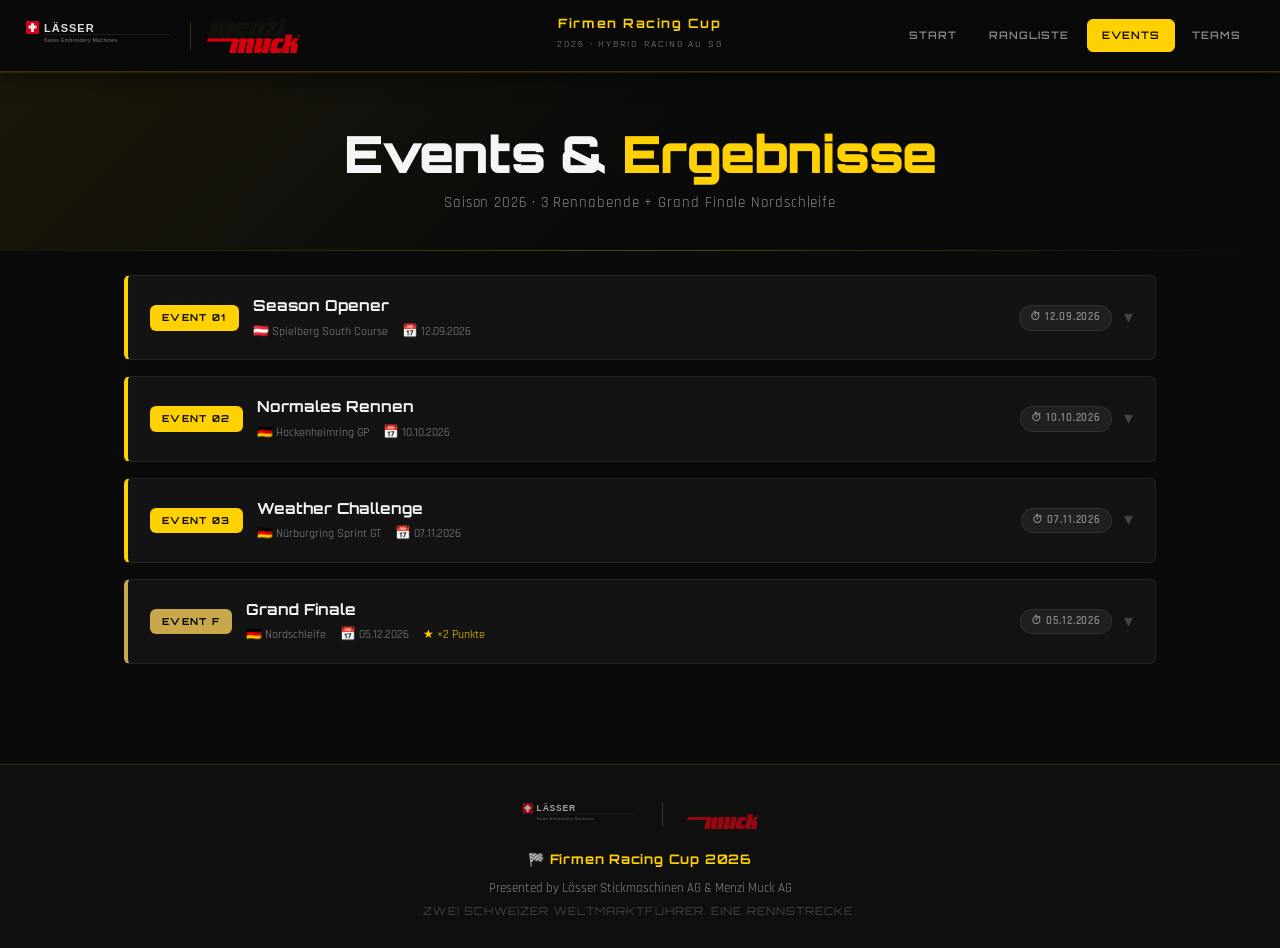
==== commit 20638a2e: "Integrate real sponsor logos with correct scaling - logos/menzimuck.svg: replaced placeholder with r" ====
--- a/events.html
+++ b/events.html
@@ -1,4 +1,4 @@
-<!DOCTYPE html>
+﻿<!DOCTYPE html>
 <html lang="de">
 <head>
   <meta charset="UTF-8">
@@ -16,11 +16,11 @@
 <nav class="navbar">
   <div class="navbar-logos">
     <a href="https://www.laesser.com" target="_blank" rel="noopener" class="nav-sponsor-logo" title="Lässer Stickmaschinen AG">
-      <img src="logos/laesser.svg" alt="Lässer" height="34" onerror="this.style.display='none'">
+      <img src="logos/laesser.svg" alt="Lässer" width="108" height="26" onerror="this.style.display='none'">
     </a>
     <div class="nav-logo-divider"></div>
     <a href="https://www.menzi-muck.com" target="_blank" rel="noopener" class="nav-sponsor-logo" title="Menzi Muck AG">
-      <img src="logos/menzimuck.svg" alt="Menzi Muck" height="34" onerror="this.style.display='none'">
+      <img src="logos/menzimuck.svg" alt="Menzi Muck" width="67" height="26" onerror="this.style.display='none'">
     </a>
   </div>
 
@@ -68,11 +68,11 @@
 <footer>
   <div class="footer-logos">
     <a href="https://www.laesser.com" target="_blank" rel="noopener" class="footer-sponsor-logo">
-      <img src="logos/laesser.svg" alt="Lässer" height="26" onerror="this.style.display='none'">
+      <img src="logos/laesser.svg" alt="Lässer" width="108" height="26" onerror="this.style.display='none'">
     </a>
     <div class="footer-logo-sep"></div>
     <a href="https://www.menzi-muck.com" target="_blank" rel="noopener" class="footer-sponsor-logo">
-      <img src="logos/menzimuck.svg" alt="Menzi Muck" height="26" onerror="this.style.display='none'">
+      <img src="logos/menzimuck.svg" alt="Menzi Muck" width="67" height="26" onerror="this.style.display='none'">
     </a>
   </div>
   <div class="footer-brand">🏁 Firmen Racing Cup 2026</div>
@@ -85,3 +85,4 @@
 <script src="js/app.js"></script>
 </body>
 </html>
+
--- a/css/style.css
+++ b/css/style.css
@@ -118,11 +118,18 @@
 }
 .nav-sponsor-logo:hover { opacity: 1; }
 
+/* Logos: Höhe fixiert, Breite aus viewBox-Seitenverhältnis.
+   Menzi Muck SVG hat kein intrinsisches Mass → max-width begrenzt Breite.
+   Lässer SVG hat viewBox 320×80 → bei h=36 ergibt sich w=144, passt. */
 .nav-sponsor-logo img,
 .nav-sponsor-logo svg {
   height: 36px;
   width: auto;
-}
+  max-width: 160px;        /* Menzi Muck (AR ≈2.6) → max ~94px; Lässer → max ~144px */
+  object-fit: contain;
+  display: block;
+}
+
 
 .nav-logo-divider {
   width: 1px;
@@ -1195,7 +1202,14 @@
 }
 
 .footer-sponsor-logo:hover { opacity: 1; }
-.footer-sponsor-logo img, .footer-sponsor-logo svg { height: 28px; width: auto; }
+.footer-sponsor-logo img,
+.footer-sponsor-logo svg {
+  height: 28px;
+  width: auto;
+  max-width: 130px;
+  object-fit: contain;
+  display: block;
+}
 
 .footer-logo-sep {
   width: 1px;
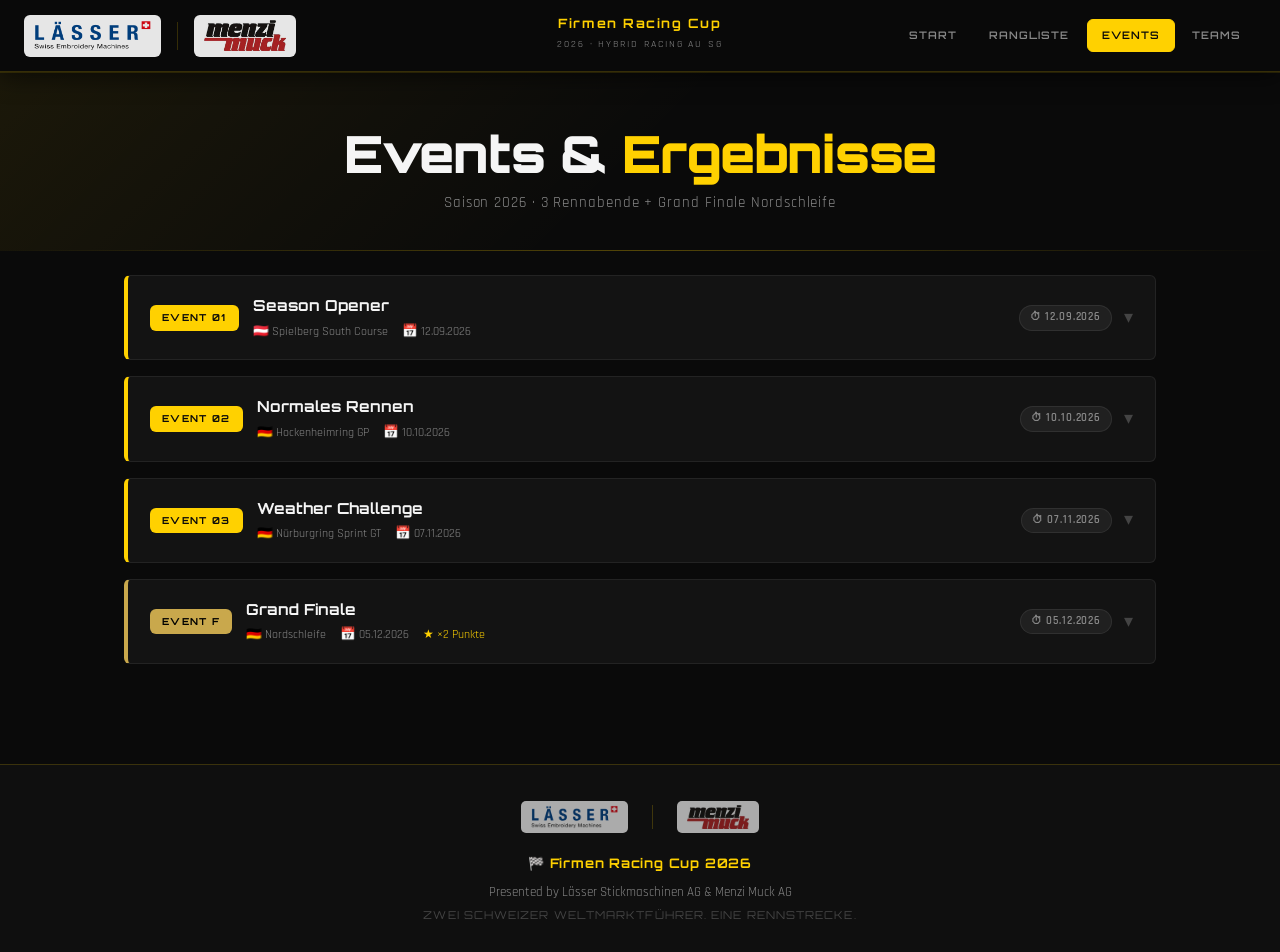
==== commit 151283f5: "Replace placeholder logos with real PNG brand assets - logos/menzimuck.png: official Menzi Muck logo" ====
--- a/events.html
+++ b/events.html
@@ -16,11 +16,11 @@
 <nav class="navbar">
   <div class="navbar-logos">
     <a href="https://www.laesser.com" target="_blank" rel="noopener" class="nav-sponsor-logo" title="Lässer Stickmaschinen AG">
-      <img src="logos/laesser.svg" alt="Lässer" width="108" height="26" onerror="this.style.display='none'">
+      <img src="logos/laesser.png" alt="Lässer" height="24" onerror="this.style.display='none'">
     </a>
     <div class="nav-logo-divider"></div>
     <a href="https://www.menzi-muck.com" target="_blank" rel="noopener" class="nav-sponsor-logo" title="Menzi Muck AG">
-      <img src="logos/menzimuck.svg" alt="Menzi Muck" width="67" height="26" onerror="this.style.display='none'">
+      <img src="logos/menzimuck.png" alt="Menzi Muck" height="24" onerror="this.style.display='none'">
     </a>
   </div>
 
@@ -68,11 +68,11 @@
 <footer>
   <div class="footer-logos">
     <a href="https://www.laesser.com" target="_blank" rel="noopener" class="footer-sponsor-logo">
-      <img src="logos/laesser.svg" alt="Lässer" width="108" height="26" onerror="this.style.display='none'">
+      <img src="logos/laesser.png" alt="Lässer" height="24" onerror="this.style.display='none'">
     </a>
     <div class="footer-logo-sep"></div>
     <a href="https://www.menzi-muck.com" target="_blank" rel="noopener" class="footer-sponsor-logo">
-      <img src="logos/menzimuck.svg" alt="Menzi Muck" width="67" height="26" onerror="this.style.display='none'">
+      <img src="logos/menzimuck.png" alt="Menzi Muck" height="24" onerror="this.style.display='none'">
     </a>
   </div>
   <div class="footer-brand">🏁 Firmen Racing Cup 2026</div>
@@ -86,3 +86,4 @@
 </body>
 </html>
 
+
--- a/css/style.css
+++ b/css/style.css
@@ -118,14 +118,18 @@
 }
 .nav-sponsor-logo:hover { opacity: 1; }
 
-/* Logos: Höhe fixiert, Breite aus viewBox-Seitenverhältnis.
-   Menzi Muck SVG hat kein intrinsisches Mass → max-width begrenzt Breite.
-   Lässer SVG hat viewBox 320×80 → bei h=36 ergibt sich w=144, passt. */
+/* Logos: PNG mit weissem Hintergrund → weisse Pille im dunklen Navbar */
+.nav-sponsor-logo {
+  background: #fff;
+  border-radius: 6px;
+  padding: 5px 10px;
+}
+
 .nav-sponsor-logo img,
 .nav-sponsor-logo svg {
-  height: 36px;
+  height: 32px;
   width: auto;
-  max-width: 160px;        /* Menzi Muck (AR ≈2.6) → max ~94px; Lässer → max ~144px */
+  max-width: 150px;
   object-fit: contain;
   display: block;
 }
@@ -1197,6 +1201,9 @@
   display: flex;
   align-items: center;
   gap: 8px;
+  background: #fff;
+  border-radius: 5px;
+  padding: 4px 10px;
   opacity: .65;
   transition: opacity var(--t);
 }
@@ -1204,9 +1211,9 @@
 .footer-sponsor-logo:hover { opacity: 1; }
 .footer-sponsor-logo img,
 .footer-sponsor-logo svg {
-  height: 28px;
+  height: 24px;
   width: auto;
-  max-width: 130px;
+  max-width: 120px;
   object-fit: contain;
   display: block;
 }
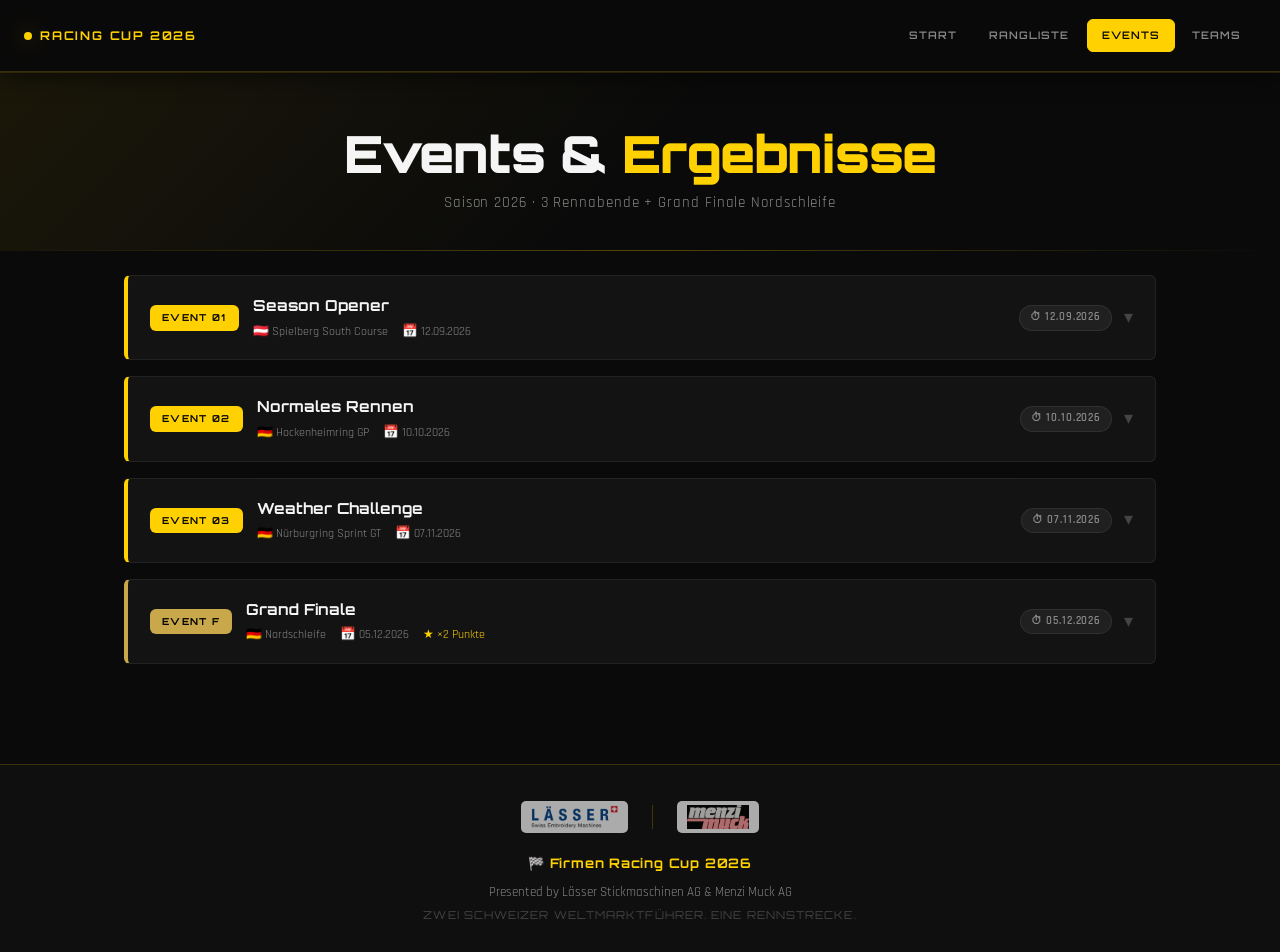
==== commit 6bf09f2c: "Navbar: Logos entfernt, 'Racing Cup 2026' Brand-Text eingeführt - navbar-logos div (weisse Sponsor-P" ====
--- a/events.html
+++ b/events.html
@@ -14,19 +14,9 @@
      NAVIGATION
 ══════════════════════════════════════════════════════════ -->
 <nav class="navbar">
-  <div class="navbar-logos">
-    <a href="https://www.laesser.com" target="_blank" rel="noopener" class="nav-sponsor-logo" title="Lässer Stickmaschinen AG">
-      <img src="logos/laesser.png" alt="Lässer" height="24" onerror="this.style.display='none'">
-    </a>
-    <div class="nav-logo-divider"></div>
-    <a href="https://www.menzi-muck.com" target="_blank" rel="noopener" class="nav-sponsor-logo" title="Menzi Muck AG">
-      <img src="logos/menzimuck.png" alt="Menzi Muck" height="24" onerror="this.style.display='none'">
-    </a>
-  </div>
-
   <a href="index.html" class="navbar-brand">
-    <span class="brand-main">Firmen Racing Cup</span>
-    <span class="brand-year">2026 · Hybrid Racing Au SG</span>
+    <span class="navbar-brand-dot"></span>
+    Racing Cup 2026
   </a>
 
   <div class="nav-right" id="navRight">
--- a/css/style.css
+++ b/css/style.css
@@ -95,73 +95,40 @@
   border-bottom: 1px solid var(--border);
   box-shadow: 0 1px 0 rgba(255,209,0,.12), 0 4px 24px rgba(0,0,0,.6);
   padding: 0 24px;
-  display: grid;
-  grid-template-columns: 1fr auto 1fr;
-  align-items: center;
+  display: flex;
+  align-items: center;
+  justify-content: space-between;
   height: 72px;
-  gap: 16px;
-}
-
-/* Linkes Logo-Cluster */
-.navbar-logos {
-  display: flex;
-  align-items: center;
-  gap: 16px;
-}
-
-.nav-sponsor-logo {
-  display: flex;
-  align-items: center;
-  gap: 8px;
-  opacity: .9;
-  transition: opacity var(--t);
-}
-.nav-sponsor-logo:hover { opacity: 1; }
-
-/* Logos: PNG mit weissem Hintergrund → weisse Pille im dunklen Navbar */
-.nav-sponsor-logo {
-  background: #fff;
-  border-radius: 6px;
-  padding: 5px 10px;
-}
-
-.nav-sponsor-logo img,
-.nav-sponsor-logo svg {
-  height: 32px;
-  width: auto;
-  max-width: 150px;
-  object-fit: contain;
-  display: block;
-}
-
-
-.nav-logo-divider {
-  width: 1px;
-  height: 28px;
-  background: var(--border);
-}
-
-/* Mitte: Brand-Titel */
+}
+
 .navbar-brand {
-  text-align: center;
+  font-family: 'Orbitron', monospace;
+  font-size: 0.75rem;
+  font-weight: 700;
+  color: var(--yellow);
+  letter-spacing: 0.15em;
+  text-transform: uppercase;
   text-decoration: none;
-}
-
-.navbar-brand .brand-main {
-  display: block;
-  font-family: 'Orbitron', monospace;
-  font-size: .8rem;
-  font-weight: 700;
-  letter-spacing: .12em;
-  color: var(--yellow);
-  line-height: 1.1;
-}
-
-.navbar-brand .brand-year {
-  font-size: .6rem;
-  letter-spacing: .2em;
-  color: var(--text-muted);
-  text-transform: uppercase;
+  display: flex;
+  align-items: center;
+  gap: 0.5rem;
+  flex-shrink: 0;
+}
+
+.navbar-brand-dot {
+  display: inline-block;
+  width: 8px;
+  height: 8px;
+  background: var(--yellow);
+  border-radius: 50%;
+  box-shadow: var(--yellow-glow);
+  animation: puls 2s ease-in-out infinite;
+  flex-shrink: 0;
+}
+
+@keyframes puls {
+  0%, 100% { opacity: 1; transform: scale(1); }
+  50%       { opacity: 0.5; transform: scale(0.85); }
 }
 
 /* Rechts: Nav-Links */
@@ -1288,14 +1255,40 @@
   margin-bottom: 20px;
 }
 
+/* ── Hero Logos ────────────────────────────────────────────── */
+.hero-logos {
+  display: grid;
+  grid-template-columns: 1fr auto 1fr;
+  align-items: center;
+  gap: 2rem;
+  width: 100%;
+  max-width: 860px;
+  margin: 0 auto 2.5rem;
+}
+
+.hero-logo-wrap {
+  display: flex;
+  align-items: center;
+}
+.hero-logo-wrap:last-child {
+  justify-content: flex-end;
+}
+
+.hero-logo {
+  height: 56px;
+  width: auto;
+  max-width: 200px;
+  object-fit: contain;
+  transition: transform var(--t), opacity var(--t);
+}
+.hero-logo:hover { transform: scale(1.04); opacity: .85; }
+
+.hero-center { text-align: center; }
+
 /* ══════════════════════════════════════════════════════════════
    RESPONSIVE
 ══════════════════════════════════════════════════════════════ */
 @media (max-width: 900px) {
-  .navbar {
-    grid-template-columns: 1fr auto auto;
-  }
-
   .nav-right { display: none; }
 
   .nav-links {
@@ -1329,11 +1322,33 @@
 
   .hero-title { font-size: 2.2rem; }
   .navbar { height: 64px; }
-  .navbar-brand .brand-main { font-size: .72rem; }
+  .navbar-brand { font-size: .68rem; }
 }
 
 @media (max-width: 520px) {
   .teams-grid { grid-template-columns: 1fr; }
   .events-grid { grid-template-columns: 1fr; }
   .countdown-number { font-size: 1.9rem; min-width: 64px; padding: 11px 14px 8px; }
-}
+
+  .hero-logos {
+    grid-template-columns: 1fr 1fr;
+    grid-template-rows: auto auto;
+    gap: 1rem;
+  }
+  .hero-center {
+    grid-column: 1 / -1;
+    order: -1;
+  }
+  .hero-logo { height: 40px; }
+}
+
+/* ── Logos – Dark Theme ────────────────────────────────────── */
+/* Lässer: weisses PNG auf transparentem Hintergrund → kein Filter nötig  */
+/* Menzi Muck: weisser Hintergrund + schwarzer/roter Text → invertieren   */
+img[src*="menzimuck.png"] {
+  filter: invert(1) hue-rotate(180deg);
+}
+/* Navbar-Logos auf weissem Pill-Hintergrund → kein Filter */
+.nav-sponsor-logo img[src*="menzimuck.png"] {
+  filter: none;
+}
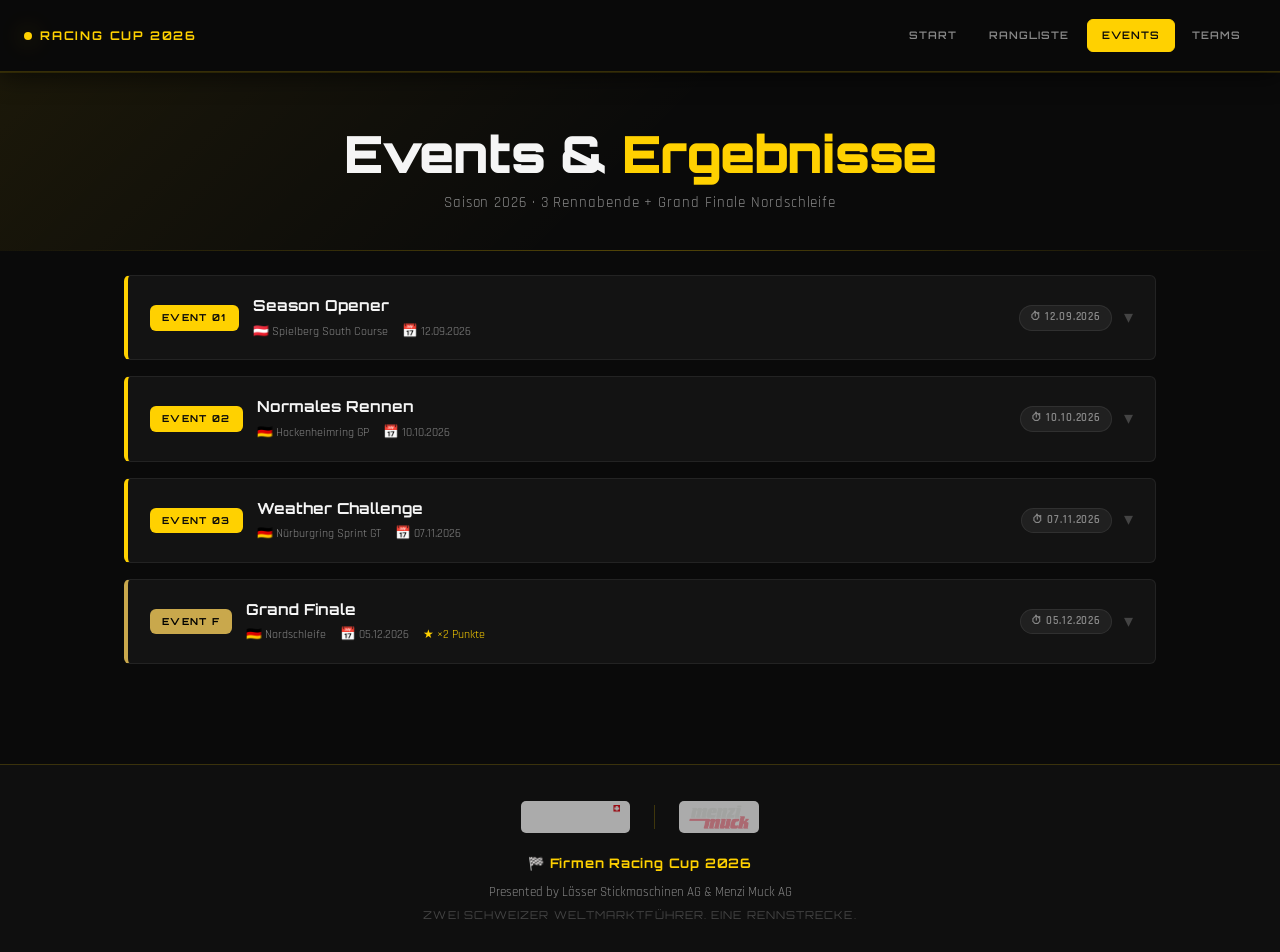
==== commit 4ff2615c: "Neue Lässer-Logos einbinden (CMYK/RGB) - LAESSER-Logo_CMYK.png und LAESSER-Logo_RGB.png hinzugefügt " ====
--- a/events.html
+++ b/events.html
@@ -58,7 +58,7 @@
 <footer>
   <div class="footer-logos">
     <a href="https://www.laesser.com" target="_blank" rel="noopener" class="footer-sponsor-logo">
-      <img src="logos/laesser.png" alt="Lässer" height="24" onerror="this.style.display='none'">
+      <img src="logos/LAESSER-Logo_CMYK.png" alt="Lässer" height="24" onerror="this.style.display='none'">
     </a>
     <div class="footer-logo-sep"></div>
     <a href="https://www.menzi-muck.com" target="_blank" rel="noopener" class="footer-sponsor-logo">
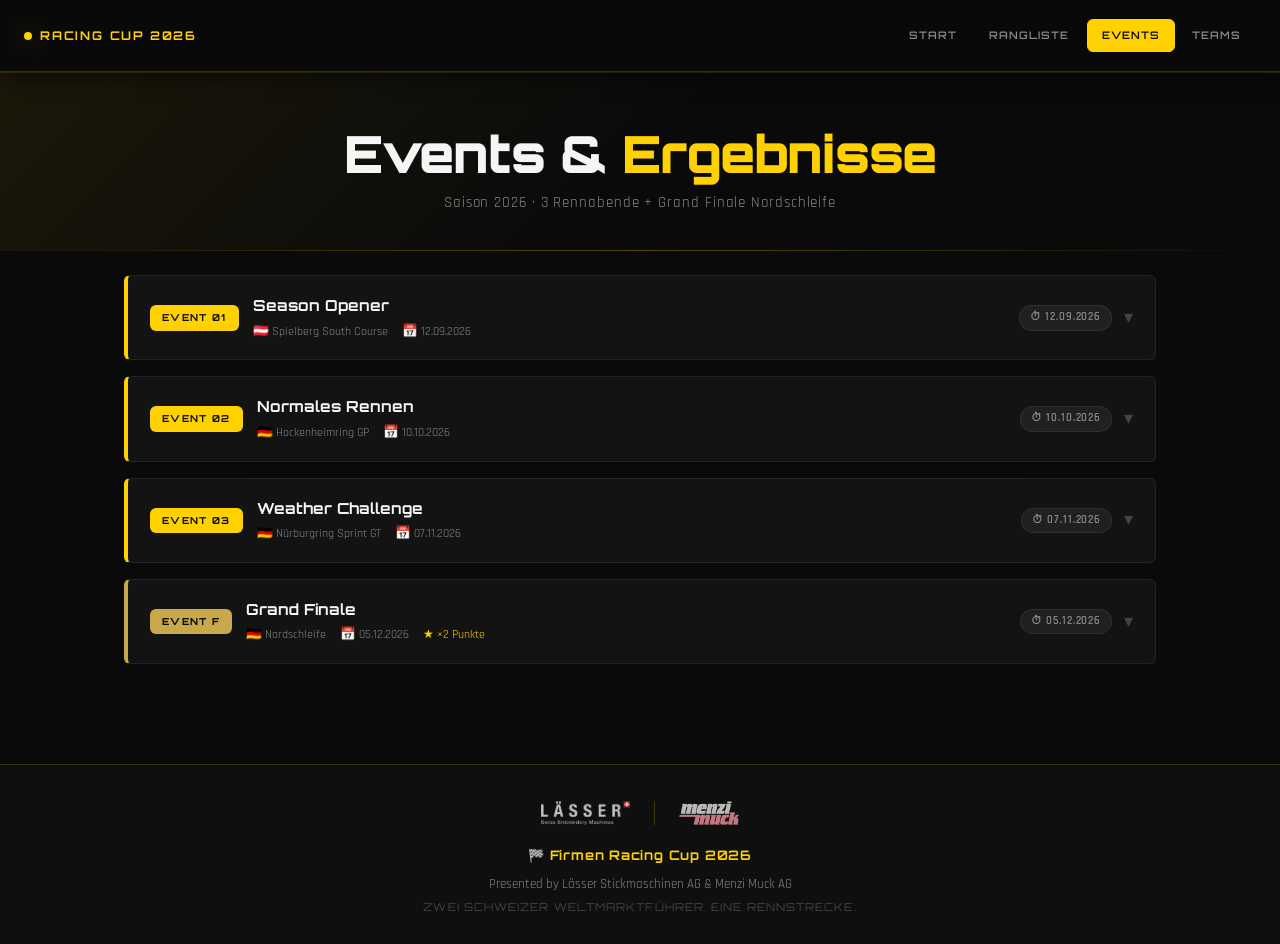
==== commit fe2368df: "Logo-Links korrigieren + Hero-Logos klickbar - Footer-Logo-Links auf allen 4 Seiten korrigiert:   ww" ====
--- a/events.html
+++ b/events.html
@@ -57,11 +57,11 @@
 ══════════════════════════════════════════════════════════ -->
 <footer>
   <div class="footer-logos">
-    <a href="https://www.laesser.com" target="_blank" rel="noopener" class="footer-sponsor-logo">
+    <a href="https://laesser.ch/" target="_blank" rel="noopener" class="footer-sponsor-logo">
       <img src="logos/LAESSER-Logo_CMYK.png" alt="Lässer" height="24" onerror="this.style.display='none'">
     </a>
     <div class="footer-logo-sep"></div>
-    <a href="https://www.menzi-muck.com" target="_blank" rel="noopener" class="footer-sponsor-logo">
+    <a href="https://menzimuck.com/" target="_blank" rel="noopener" class="footer-sponsor-logo">
       <img src="logos/menzimuck.png" alt="Menzi Muck" height="24" onerror="this.style.display='none'">
     </a>
   </div>
--- a/css/style.css
+++ b/css/style.css
@@ -1168,10 +1168,7 @@
   display: flex;
   align-items: center;
   gap: 8px;
-  background: #fff;
-  border-radius: 5px;
-  padding: 4px 10px;
-  opacity: .65;
+  opacity: .75;
   transition: opacity var(--t);
 }
 
@@ -1258,7 +1255,7 @@
 /* ── Hero Logos ────────────────────────────────────────────── */
 .hero-logos {
   display: grid;
-  grid-template-columns: 1fr auto 1fr;
+  grid-template-columns: auto 1fr auto;
   align-items: center;
   gap: 2rem;
   width: 100%;
@@ -1275,9 +1272,9 @@
 }
 
 .hero-logo {
-  height: 56px;
+  height: 48px;
   width: auto;
-  max-width: 200px;
+  max-width: none;
   object-fit: contain;
   transition: transform var(--t), opacity var(--t);
 }
@@ -1343,12 +1340,9 @@
 }
 
 /* ── Logos – Dark Theme ────────────────────────────────────── */
-/* Lässer: weisses PNG auf transparentem Hintergrund → kein Filter nötig  */
-/* Menzi Muck: weisser Hintergrund + schwarzer/roter Text → invertieren   */
+/* Lässer (CMYK): weisses PNG auf transparent → kein Filter nötig          */
+/* Menzi Muck: schwarz/rot auf transparent → invertieren (schwarz→weiss,   */
+/* rot bleibt rot dank hue-rotate) für den dunklen Hintergrund             */
 img[src*="menzimuck.png"] {
   filter: invert(1) hue-rotate(180deg);
 }
-/* Navbar-Logos auf weissem Pill-Hintergrund → kein Filter */
-.nav-sponsor-logo img[src*="menzimuck.png"] {
-  filter: none;
-}
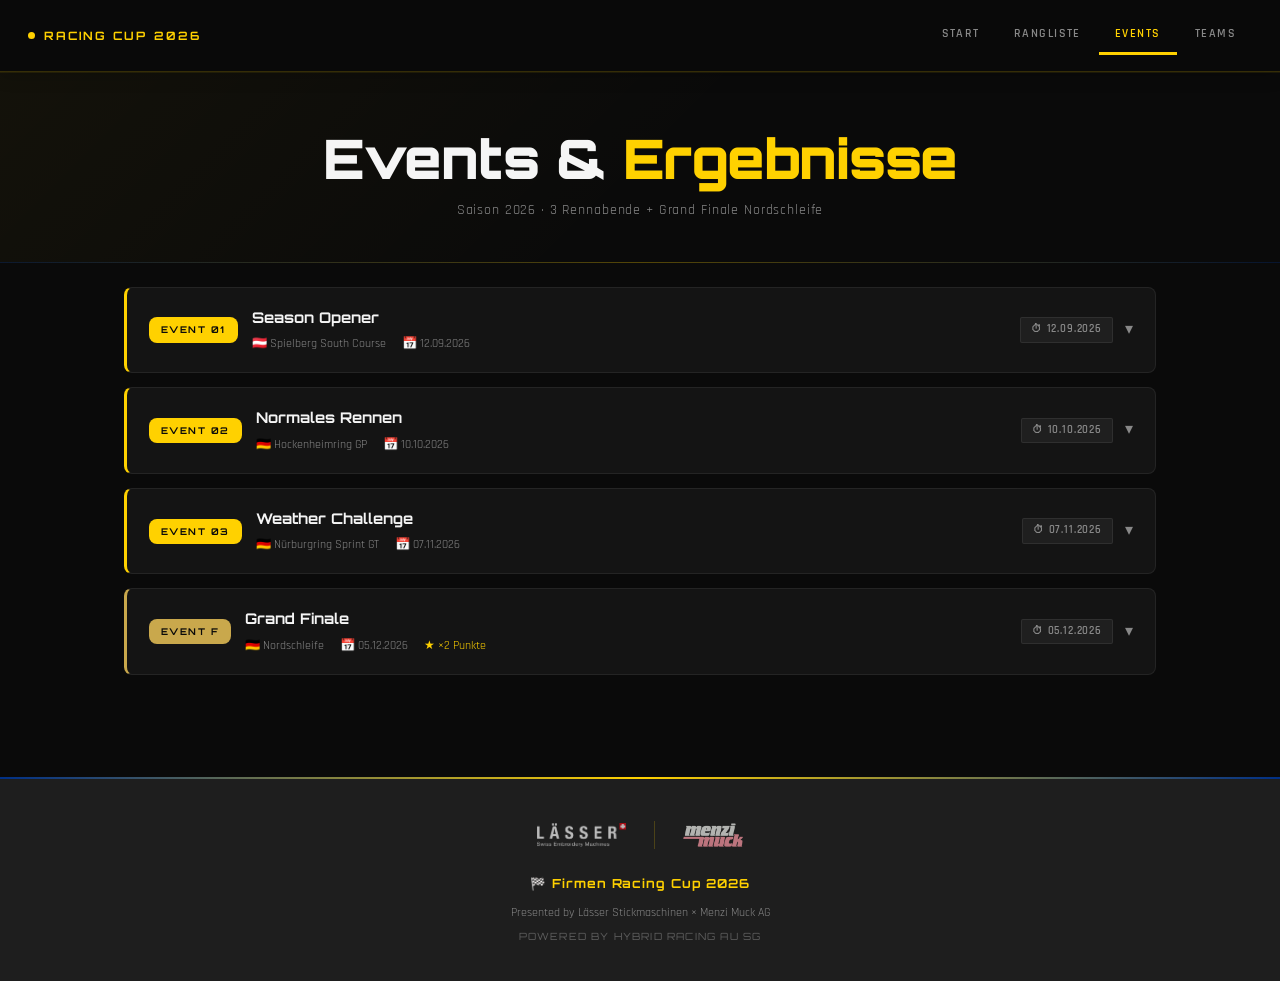
==== commit d0459670: "﻿UI: CEO-Qualitaetscheck - Footer, Hero und Seiten poliert Footer: 'Presented by Laesser Stickmaschi" ====
--- a/events.html
+++ b/events.html
@@ -66,8 +66,8 @@
     </a>
   </div>
   <div class="footer-brand">🏁 Firmen Racing Cup 2026</div>
-  <div class="footer-presented">Presented by Lässer Stickmaschinen AG &amp; Menzi Muck AG</div>
-  <div class="footer-tagline">Zwei Schweizer Weltmarktführer. Eine Rennstrecke.</div>
+  <div class="footer-presented">Presented by Lässer Stickmaschinen × Menzi Muck AG</div>
+  <div class="footer-tagline">Powered by Hybrid Racing Au SG</div>
 </footer>
 
 <script src="js/config.js"></script>
--- a/css/style.css
+++ b/css/style.css
@@ -1,141 +1,187 @@
 /* ═══════════════════════════════════════════════════════════════
-   Firmen Racing Cup 2026 – Corporate Identity Stylesheet
-   Lässer Stickmaschinen × Menzi Muck AG
-   Premium Racing × Schweizer Maschinenbau
+   Firmen Racing Cup 2026 — Corporate Motorsport Design System
+   Porsche Motorsport · WEC · Mercedes AMG Petronas
+   Lässer Stickmaschinen AG × Menzi Muck AG × Hybrid Racing Au SG
 ═══════════════════════════════════════════════════════════════ */
 
 @import url('https://fonts.googleapis.com/css2?family=Orbitron:wght@400;600;700;900&family=Rajdhani:wght@300;400;500;600;700&display=swap');
 
-/* ── CSS-Variablen ─────────────────────────────────────────── */
+/* ══════════════════════════════════════════════════════════════
+   CSS-VARIABLEN
+══════════════════════════════════════════════════════════════ */
 :root {
-  /* Primärfarben CI */
-  --yellow:        #FFD100;
-  --yellow-dark:   #D4AC00;
-  --yellow-dim:    rgba(255,209,0,.15);
-  --yellow-glow:   0 0 24px rgba(255,209,0,.45), 0 0 48px rgba(255,209,0,.2);
-  --blue:          #003087;
-  --blue-light:    #0044c0;
-
-  /* Neutrale Töne */
-  --black:         #0A0A0A;
-  --anthracite:    #1A1A1A;
-  --card:          #131313;
-  --card2:         #0F0F0F;
-  --border:        rgba(255,209,0,.18);
-  --border-subtle: rgba(255,255,255,.07);
-
-  /* Text */
-  --text:          #F5F5F5;
-  --text-muted:    #888888;
-  --text-dim:      #444444;
-
-  /* Podium */
-  --gold:          #C9A84C;
-  --silver:        #B0B0B0;
-  --bronze:        #A0673A;
-
-  /* Abstände & Übergänge */
-  --radius:        6px;
-  --radius-lg:     12px;
-  --t:             .3s ease;
-}
-
-/* ── Reset ─────────────────────────────────────────────────── */
+  /* ── Primärpalette ─────────────────────────────────────── */
+  --color-primary:      #FFD100;    /* Menzi Muck Gelb */
+  --color-secondary:    #003087;    /* Lässer Blau */
+  --color-dark:         #0A0A0A;
+  --color-surface:      #141414;
+  --color-surface-2:    #1E1E1E;
+  --color-text:         #F5F5F5;
+  --color-text-muted:   #888888;
+
+  /* ── Podium ────────────────────────────────────────────── */
+  --color-gold:         #C9A84C;
+  --color-silver:       #A8A9AD;
+  --color-bronze:       #CD7F32;
+
+  /* ── Status ────────────────────────────────────────────── */
+  --color-positive:     #22c55e;
+  --color-negative:     #ef4444;
+
+  /* ── Rückwärtskompatible Aliasse (für Inline-Styles) ───── */
+  --anthracite:         var(--color-surface-2);
+  --text:               var(--color-text);
+  --text-dim:           var(--color-text-muted);
+  --text-muted:         var(--color-text-muted);
+  --yellow:             var(--color-primary);
+  --gold:               var(--color-gold);
+
+  /* ── Ränder ────────────────────────────────────────────── */
+  --color-border:               rgba(255, 209, 0, .18);
+  --color-border-subtle:        rgba(255, 255, 255, .07);
+  --color-border-soft:          rgba(255, 255, 255, .04);
+  --color-border-soft-strong:   rgba(255, 255, 255, .06);
+  --color-border-dark:          rgba(0, 0, 0, .15);
+  --color-backdrop:             rgba(10, 10, 10, .88);
+
+  /* ── Gelb-Variationen ──────────────────────────────────── */
+  --color-primary-soft:         rgba(255, 209, 0, .10);
+  --color-primary-muted:        rgba(255, 209, 0, .04);
+  --color-primary-surface:      rgba(255, 209, 0, .06);
+  --color-primary-surface-weak: rgba(255, 209, 0, .05);
+  --color-primary-soft-strong:  rgba(255, 209, 0, .15);
+  --color-primary-line:         rgba(255, 209, 0, .20);
+  --color-overlay-line:         rgba(255, 255, 255, .012);
+  --color-surface-alt:          #111111;
+
+  /* ── Gold-Variationen ──────────────────────────────────── */
+  --color-gold-glow:            rgba(201, 168, 76, .08);
+  --color-gold-glow-strong:     rgba(201, 168, 76, .38);
+
+  /* ── Badge-System ──────────────────────────────────────── */
+  --badge-yellow-bg:     rgba(255, 209, 0, .09);
+  --badge-yellow-border: rgba(255, 209, 0, .22);
+  --badge-green-bg:      rgba(34, 197, 94, .09);
+  --badge-green-text:    #22c55e;
+  --badge-green-border:  rgba(34, 197, 94, .20);
+  --badge-muted-bg:      rgba(255, 255, 255, .05);
+  --badge-live-bg:       rgba(255, 209, 0, .11);
+  --badge-live-border:   rgba(255, 209, 0, .26);
+
+  /* ── Schatten ──────────────────────────────────────────── */
+  --shadow-soft:        0 8px 32px rgba(0, 0, 0, .32);
+  --shadow-soft-light:  0 4px 16px rgba(0, 0, 0, .20);
+  --shadow-strong:      0 12px 40px rgba(0, 0, 0, .48);
+
+  /* ── Glows — ausschliesslich für Podium/Auszeichnungen ─── */
+  --color-primary-glow: 0 2px 14px rgba(255, 209, 0, .12);
+  --glow-gold:          0 0 14px rgba(201, 168, 76, .28);
+
+  /* ── Typografie ────────────────────────────────────────── */
+  --font-display: 'Orbitron', monospace;
+  --font-body:    'Rajdhani', sans-serif;
+
+  /* ── Layout & Übergänge ────────────────────────────────── */
+  --radius:       8px;
+  --radius-lg:    14px;
+  --container:    1140px;
+  --nav-height:   72px;
+  --t:            .25s ease;
+}
+
+/* ══════════════════════════════════════════════════════════════
+   RESET & BASIS
+══════════════════════════════════════════════════════════════ */
 *, *::before, *::after { box-sizing: border-box; margin: 0; padding: 0; }
 html { scroll-behavior: smooth; }
+
 body {
-  font-family: 'Rajdhani', sans-serif;
-  background: var(--black);
-  color: var(--text);
+  font-family: var(--font-body);
+  background: var(--color-dark);
+  color: var(--color-text);
   min-height: 100vh;
   font-size: 16px;
-  line-height: 1.6;
+  line-height: 1.65;
   -webkit-font-smoothing: antialiased;
-}
-a { color: var(--yellow); text-decoration: none; transition: color var(--t); }
-a:hover { color: #fff; }
-h1, h2, h3, h4 { font-family: 'Orbitron', monospace; line-height: 1.15; }
+  overflow-y: scroll;
+}
+
+a { color: var(--color-primary); text-decoration: none; transition: color var(--t); }
+a:hover { color: var(--color-secondary); }
+h1, h2, h3, h4 { font-family: var(--font-display); line-height: 1.12; }
 img { max-width: 100%; display: block; }
 
-/* ── Scrollbar ─────────────────────────────────────────────── */
-::-webkit-scrollbar { width: 5px; }
-::-webkit-scrollbar-track { background: var(--black); }
-::-webkit-scrollbar-thumb { background: var(--yellow-dark); border-radius: 3px; }
+/* ── Focus-States: gelber Outline ─────────────────────────── */
+:focus-visible { outline: 2px solid var(--color-primary); outline-offset: 3px; }
+button:focus-visible,
+a:focus-visible,
+.btn:focus-visible,
+.nav-links a:focus-visible { outline: 2px solid var(--color-primary); outline-offset: 3px; }
+
+/* ── Scrollbar: Gelb auf Schwarz ───────────────────────────── */
+::-webkit-scrollbar       { width: 5px; }
+::-webkit-scrollbar-track { background: var(--color-dark); }
+::-webkit-scrollbar-thumb { background: var(--color-primary); border-radius: 3px; }
 
 /* ── Carbon-Fiber Textur ───────────────────────────────────── */
 .carbon-bg {
-  background-color: var(--black);
+  background-color: var(--color-dark);
   background-image:
-    repeating-linear-gradient(
-      45deg,
-      rgba(255,255,255,.012) 0px,
-      rgba(255,255,255,.012) 1px,
-      transparent 1px,
-      transparent 6px
-    ),
-    repeating-linear-gradient(
-      -45deg,
-      rgba(255,255,255,.012) 0px,
-      rgba(255,255,255,.012) 1px,
-      transparent 1px,
-      transparent 6px
-    );
-}
-
-/* ══════════════════════════════════════════════════════════════
-   NAVIGATION – Glassmorphism
+    repeating-linear-gradient(45deg,  var(--color-overlay-line) 0px, var(--color-overlay-line) 1px, transparent 1px, transparent 6px),
+    repeating-linear-gradient(-45deg, var(--color-overlay-line) 0px, var(--color-overlay-line) 1px, transparent 1px, transparent 6px);
+}
+
+/* ══════════════════════════════════════════════════════════════
+   NAVIGATION — Glassmorphism, sticky
 ══════════════════════════════════════════════════════════════ */
 .navbar {
   position: sticky;
   top: 0;
   z-index: 1000;
-  background: rgba(10,10,10,.82);
-  backdrop-filter: blur(20px) saturate(1.4);
-  -webkit-backdrop-filter: blur(20px) saturate(1.4);
-  border-bottom: 1px solid var(--border);
-  box-shadow: 0 1px 0 rgba(255,209,0,.12), 0 4px 24px rgba(0,0,0,.6);
-  padding: 0 24px;
+  background: var(--color-backdrop);
+  backdrop-filter: blur(20px) saturate(1.3);
+  -webkit-backdrop-filter: blur(20px) saturate(1.3);
+  border-bottom: 1px solid var(--color-border);
+  box-shadow: 0 1px 0 rgba(255, 209, 0, .08), var(--shadow-soft-light);
+  padding: 0 28px;
   display: flex;
   align-items: center;
   justify-content: space-between;
-  height: 72px;
+  height: var(--nav-height);
 }
 
 .navbar-brand {
-  font-family: 'Orbitron', monospace;
-  font-size: 0.75rem;
+  font-family: var(--font-display);
+  font-size: .72rem;
   font-weight: 700;
-  color: var(--yellow);
-  letter-spacing: 0.15em;
+  color: var(--color-primary);
+  letter-spacing: .18em;
   text-transform: uppercase;
   text-decoration: none;
   display: flex;
   align-items: center;
-  gap: 0.5rem;
+  gap: .55rem;
   flex-shrink: 0;
 }
 
+/* Status-Indikator — subtiler Puls */
 .navbar-brand-dot {
   display: inline-block;
-  width: 8px;
-  height: 8px;
-  background: var(--yellow);
+  width: 7px;
+  height: 7px;
+  background: var(--color-primary);
   border-radius: 50%;
-  box-shadow: var(--yellow-glow);
-  animation: puls 2s ease-in-out infinite;
   flex-shrink: 0;
+  animation: puls 3s ease-in-out infinite;
 }
 
 @keyframes puls {
-  0%, 100% { opacity: 1; transform: scale(1); }
-  50%       { opacity: 0.5; transform: scale(0.85); }
+  0%, 100% { opacity: 1;   transform: scale(1); }
+  50%       { opacity: .5; transform: scale(.88); }
 }
 
 /* Rechts: Nav-Links */
-.nav-right {
-  display: flex;
-  justify-content: flex-end;
-}
+.nav-right { display: flex; justify-content: flex-end; }
 
 .nav-links {
   display: flex;
@@ -147,30 +193,21 @@
   display: flex;
   align-items: center;
   gap: 5px;
-  padding: 7px 14px;
-  border-radius: var(--radius);
-  font-family: 'Orbitron', monospace;
-  font-size: .65rem;
+  padding: 8px 16px;
+  font-family: var(--font-body);
+  font-size: .76rem;
   font-weight: 600;
-  letter-spacing: .1em;
-  text-transform: uppercase;
-  color: var(--text-muted);
+  letter-spacing: .12em;
+  text-transform: uppercase;
+  color: var(--color-text-muted);
   text-decoration: none;
-  transition: all var(--t);
-  border: 1px solid transparent;
-}
-
-.nav-links a:hover {
-  color: var(--yellow);
-  background: var(--yellow-dim);
-  border-color: rgba(255,209,0,.25);
-}
-
-.nav-links a.active {
-  color: var(--black);
-  background: var(--yellow);
-  border-color: var(--yellow);
-}
+  transition: color var(--t), border-color var(--t);
+  border-bottom: 3px solid transparent;
+}
+
+.nav-links a:hover                    { color: var(--color-primary); }
+.nav-links a.active                   { color: var(--color-primary); border-bottom-color: var(--color-primary); }
+.nav-links a:focus-visible            { outline-offset: 2px; }
 
 .hamburger {
   display: none;
@@ -185,13 +222,13 @@
   display: block;
   width: 22px;
   height: 2px;
-  background: var(--text);
-  transition: all .3s;
+  background: var(--color-text);
+  transition: all .25s;
   border-radius: 1px;
 }
 
 /* ══════════════════════════════════════════════════════════════
-   HERO – Diagonal Yellow/Black + Carbon
+   HERO — Architektonisches Diagonal-Design
 ══════════════════════════════════════════════════════════════ */
 .hero {
   position: relative;
@@ -201,21 +238,33 @@
   justify-content: center;
   overflow: hidden;
   text-align: center;
-  padding: 80px 24px 60px;
-}
-
-/* Diagonale Teilung: links oben gelb, rechts unten schwarz */
+  padding: 80px 24px 64px;
+}
+
+/* Diagonales Licht-Panel — links oben */
 .hero::before {
   content: '';
   position: absolute;
   inset: 0;
   background: linear-gradient(
     135deg,
-    rgba(255,209,0,.09) 0%,
-    rgba(255,209,0,.04) 30%,
-    transparent 55%
+    rgba(255, 209, 0, .06) 0%,
+    rgba(255, 209, 0, .03) 30%,
+    transparent 58%
   );
   z-index: 0;
+}
+
+/* Gelber Bodenstrich */
+.hero::after {
+  content: '';
+  position: absolute;
+  bottom: 0;
+  left: 0;
+  right: 0;
+  height: 2px;
+  background: linear-gradient(90deg, var(--color-secondary) 0%, var(--color-primary) 50%, var(--color-secondary) 100%);
+  z-index: 1;
 }
 
 /* Carbon-Fiber Overlay */
@@ -223,49 +272,33 @@
   position: absolute;
   inset: 0;
   background-image:
-    repeating-linear-gradient(
-      45deg,
-      rgba(255,255,255,.013) 0px,
-      rgba(255,255,255,.013) 1px,
-      transparent 1px,
-      transparent 7px
-    ),
-    repeating-linear-gradient(
-      -45deg,
-      rgba(255,255,255,.013) 0px,
-      rgba(255,255,255,.013) 1px,
-      transparent 1px,
-      transparent 7px
-    );
+    repeating-linear-gradient(45deg,  var(--color-overlay-line) 0px, var(--color-overlay-line) 1px, transparent 1px, transparent 7px),
+    repeating-linear-gradient(-45deg, var(--color-overlay-line) 0px, var(--color-overlay-line) 1px, transparent 1px, transparent 7px);
   z-index: 0;
 }
 
-/* Diagonale gelbe Akzentlinie */
+/* Diagonales Gelb-Panel — architektonisch, kein Glow */
 .hero-diagonal {
   position: absolute;
   top: 0;
   left: -5%;
-  width: 55%;
+  width: 52%;
   height: 100%;
-  background: linear-gradient(
-    to bottom right,
-    rgba(255,209,0,.06),
-    transparent 60%
-  );
-  clip-path: polygon(0 0, 100% 0, 70% 100%, 0 100%);
+  background: linear-gradient(to bottom right, rgba(255, 209, 0, .04), transparent 62%);
+  clip-path: polygon(0 0, 100% 0, 72% 100%, 0 100%);
   z-index: 0;
 }
 
-/* Radial Glow oben */
+/* Blaues Panel rechts — Lässer Blau, kein Glow */
 .hero-glow {
   position: absolute;
-  top: -20%;
-  left: 50%;
-  transform: translateX(-50%);
-  width: 800px;
-  height: 500px;
-  background: radial-gradient(ellipse, rgba(255,209,0,.12) 0%, transparent 65%);
+  top: 0;
+  right: 0;
+  width: 42%;
+  height: 100%;
+  background: linear-gradient(to left, rgba(0, 48, 135, .06) 0%, transparent 100%);
   z-index: 0;
+  pointer-events: none;
 }
 
 .hero-content {
@@ -274,103 +307,107 @@
   max-width: 860px;
 }
 
+/* ── Eyebrow Badge ─────────────────────────────────────────── */
 .hero-eyebrow {
   display: inline-flex;
   align-items: center;
   gap: 8px;
-  font-family: 'Orbitron', monospace;
-  font-size: .65rem;
+  font-family: var(--font-display);
+  font-size: .62rem;
   font-weight: 700;
-  letter-spacing: .22em;
-  text-transform: uppercase;
-  color: var(--yellow);
-  padding: 6px 18px;
-  border: 1px solid rgba(255,209,0,.35);
-  border-radius: 20px;
-  margin-bottom: 24px;
-  background: rgba(255,209,0,.07);
-}
-
+  letter-spacing: .24em;
+  text-transform: uppercase;
+  color: var(--color-primary);
+  padding: 6px 20px;
+  border: 1px solid var(--badge-yellow-border);
+  border-radius: 2px;
+  margin-bottom: 28px;
+  background: var(--badge-yellow-bg);
+}
+
+/* ── Haupttitel ────────────────────────────────────────────── */
 .hero-title {
-  font-size: clamp(2.2rem, 6.5vw, 5rem);
+  font-size: clamp(2.4rem, 7vw, 5.2rem);
   font-weight: 900;
   line-height: 1.0;
-  margin-bottom: 8px;
+  margin-bottom: 10px;
   letter-spacing: -.02em;
-  color: var(--text);
-}
-
+  color: var(--color-text);
+}
+
+/* Kein Neon — klare Farbe, kein Text-Shadow */
 .hero-title .accent {
-  color: var(--yellow);
+  color: var(--color-primary);
   display: block;
-  text-shadow: var(--yellow-glow);
 }
 
 .hero-subtitle {
-  font-size: clamp(1rem, 2.2vw, 1.35rem);
-  color: var(--text-muted);
+  font-size: clamp(1rem, 2vw, 1.3rem);
+  color: var(--color-text-muted);
   font-weight: 400;
-  margin: 16px 0 40px;
+  margin: 18px 0 44px;
   letter-spacing: .04em;
-}
-
-.hero-subtitle strong { color: var(--text); font-weight: 600; }
+  line-height: 1.7;
+}
+.hero-subtitle strong { color: var(--color-text); font-weight: 600; }
 
 /* ── Countdown ─────────────────────────────────────────────── */
-.countdown-section { margin: 0 0 36px; }
+.countdown-section { margin: 0 0 40px; }
 
 .countdown-label {
-  font-family: 'Orbitron', monospace;
-  font-size: .62rem;
-  letter-spacing: .2em;
-  text-transform: uppercase;
-  color: var(--text-muted);
-  margin-bottom: 14px;
+  font-family: var(--font-display);
+  font-size: .6rem;
+  letter-spacing: .22em;
+  text-transform: uppercase;
+  color: var(--color-text-muted);
+  margin-bottom: 16px;
 }
 
 .countdown-grid {
   display: flex;
-  gap: 12px;
+  gap: 10px;
   justify-content: center;
   flex-wrap: wrap;
 }
 
 .countdown-unit { display: flex; flex-direction: column; align-items: center; }
 
+/* Kein Neon-Glow auf Countdown — nur Border-Top als Akzent */
 .countdown-number {
-  font-family: 'Orbitron', monospace;
+  font-family: var(--font-display);
   font-size: clamp(1.8rem, 4.5vw, 2.8rem);
   font-weight: 700;
-  color: var(--yellow);
+  color: var(--color-primary);
   line-height: 1;
-  background: var(--anthracite);
-  border: 1px solid var(--border);
-  border-top: 2px solid var(--yellow);
+  background: var(--color-surface);
+  border: 1px solid var(--color-border-subtle);
+  border-top: 2px solid var(--color-primary);
   padding: 14px 18px 10px;
   border-radius: var(--radius);
   min-width: 74px;
   text-align: center;
-  text-shadow: var(--yellow-glow);
   transition: border-color .5s;
 }
 
 .countdown-unit-label {
-  font-size: .6rem;
-  letter-spacing: .15em;
-  text-transform: uppercase;
-  color: var(--text-muted);
-  margin-top: 7px;
+  font-size: .58rem;
+  letter-spacing: .16em;
+  text-transform: uppercase;
+  color: var(--color-text-muted);
+  margin-top: 8px;
 }
 
 .countdown-event-name {
-  margin-top: 14px;
-  font-family: 'Orbitron', monospace;
-  font-size: .8rem;
-  color: var(--text-muted);
+  margin-top: 16px;
+  font-family: var(--font-display);
+  font-size: .76rem;
+  color: var(--color-text-muted);
   letter-spacing: .06em;
 }
 
-/* ── Buttons ───────────────────────────────────────────────── */
+/* ══════════════════════════════════════════════════════════════
+   BUTTONS — Gelb / Blau / Outline
+══════════════════════════════════════════════════════════════ */
 .btn-group {
   display: flex;
   gap: 12px;
@@ -384,178 +421,180 @@
   gap: 8px;
   padding: 12px 28px;
   border-radius: var(--radius);
-  font-family: 'Orbitron', monospace;
-  font-size: .72rem;
+  font-family: var(--font-display);
+  font-size: .7rem;
   font-weight: 700;
-  letter-spacing: .12em;
+  letter-spacing: .14em;
   text-transform: uppercase;
   text-decoration: none;
   border: 2px solid transparent;
   cursor: pointer;
-  transition: all var(--t);
-  position: relative;
-  overflow: hidden;
-}
-
+  transition: background var(--t), color var(--t), border-color var(--t), transform var(--t), box-shadow var(--t);
+  white-space: nowrap;
+}
+
+/* Primär: Gelb → Hover: Lässer Blau */
 .btn-primary {
-  background: var(--yellow);
-  color: var(--black);
-  border-color: var(--yellow);
-}
-
+  background: var(--color-primary);
+  color: var(--color-dark);
+  border-color: var(--color-primary);
+}
 .btn-primary:hover {
-  background: #fff;
-  color: var(--black);
-  border-color: #fff;
-  box-shadow: var(--yellow-glow);
+  background: var(--color-secondary);
+  color: var(--color-text);
+  border-color: var(--color-secondary);
   transform: translateY(-2px);
-}
-
+  box-shadow: var(--shadow-soft);
+}
+.btn-primary:active { transform: translateY(0); }
+
+/* Klein — für Section-Header-Links */
+.btn-sm {
+  padding: 8px 18px;
+  font-size: .64rem;
+}
+
+/* Outline */
 .btn-outline {
   background: transparent;
-  color: var(--text);
-  border-color: rgba(255,255,255,.2);
-}
-
+  color: var(--color-text-muted);
+  border-color: var(--color-border-subtle);
+}
 .btn-outline:hover {
-  border-color: var(--yellow);
-  color: var(--yellow);
+  border-color: var(--color-primary);
+  color: var(--color-primary);
   transform: translateY(-2px);
-  box-shadow: 0 4px 20px rgba(255,209,0,.15);
-}
-
-/* ══════════════════════════════════════════════════════════════
-   SECTION PATTERN
+  box-shadow: var(--shadow-soft-light);
+}
+.btn-outline:active { transform: translateY(0); }
+
+/* ══════════════════════════════════════════════════════════════
+   SECTION PATTERN — Trennlinien & Abstände
 ══════════════════════════════════════════════════════════════ */
 .section {
-  max-width: 1140px;
+  max-width: var(--container);
   margin: 0 auto;
-  padding: 56px 24px;
+  padding: 60px 24px;
 }
 
 .section-header {
   display: flex;
   align-items: center;
   justify-content: space-between;
-  margin-bottom: 28px;
+  margin-bottom: 32px;
   flex-wrap: wrap;
   gap: 12px;
 }
 
+/* Vertikaler Gelb-Akzentbalken — kein Glow */
 .section-title {
   font-size: clamp(1.1rem, 2.8vw, 1.6rem);
   font-weight: 700;
   display: flex;
   align-items: center;
   gap: 14px;
-  color: var(--text);
-}
-
+  color: var(--color-text);
+}
 .section-title::before {
   content: '';
   display: block;
-  width: 4px;
+  width: 3px;
   height: 1.1em;
-  background: var(--yellow);
-  border-radius: 2px;
-  box-shadow: 0 0 12px rgba(255,209,0,.5);
-}
-
-/* Yellow divider line */
+  background: var(--color-primary);
+  border-radius: 1px;
+  flex-shrink: 0;
+}
+
+/* Trennlinie: Gelb/Blau Gradient — per Brief */
 .y-divider {
   height: 1px;
-  background: linear-gradient(90deg, var(--yellow) 0%, rgba(255,209,0,.15) 40%, transparent 70%);
-  margin: 0 0 48px;
-  opacity: .35;
-}
-
-/* ══════════════════════════════════════════════════════════════
-   CARDS – Left-Border Accent
+  background: linear-gradient(90deg, var(--color-secondary) 0%, var(--color-primary) 50%, var(--color-secondary) 100%);
+  margin: 0 0 52px;
+  opacity: .22;
+}
+
+/* ══════════════════════════════════════════════════════════════
+   CARDS — 1px Left-Border Gelb
 ══════════════════════════════════════════════════════════════ */
 .card {
-  background: var(--card);
-  border: 1px solid var(--border-subtle);
-  border-left: 4px solid var(--yellow);
+  background: var(--color-surface);
+  border: 1px solid var(--color-border-subtle);
+  border-left: 2px solid var(--color-primary);
   border-radius: var(--radius);
-  transition: all var(--t);
+  transition: transform var(--t), box-shadow var(--t);
   position: relative;
 }
-
 .card:hover {
-  border-color: rgba(255,209,0,.35);
-  border-left-color: var(--yellow);
   transform: translateY(-3px);
-  box-shadow: 0 8px 32px rgba(0,0,0,.5), 0 0 0 1px rgba(255,209,0,.1);
-}
-
+  box-shadow: var(--shadow-soft);
+}
 .card-p { padding: 24px; }
 
 /* ══════════════════════════════════════════════════════════════
-   PODIUM TOP 3
+   PODIUM TOP 3 — P1 Gold-Shimmer · P2 Silber · P3 Bronze
 ══════════════════════════════════════════════════════════════ */
 .podium-grid {
   display: grid;
-  grid-template-columns: 1fr 1.12fr 1fr;
+  grid-template-columns: 1fr 1.1fr 1fr;
   gap: 14px;
   align-items: end;
 }
 
 .podium-card {
-  background: var(--card);
-  border: 1px solid var(--border-subtle);
+  background: var(--color-surface);
+  border: 1px solid var(--color-border-subtle);
   border-radius: var(--radius);
-  padding: 28px 20px 22px;
+  padding: 28px 20px 24px;
   text-align: center;
   position: relative;
   overflow: hidden;
   transition: transform var(--t), box-shadow var(--t);
 }
-
-.podium-card:hover { transform: translateY(-4px); }
-
+.podium-card:hover { transform: translateY(-4px); box-shadow: var(--shadow-soft); }
+
+/* P1 — Gold */
 .podium-card.p1 {
-  border-top: 3px solid var(--gold);
-}
-
-.podium-card.p1::before {
-  content: '';
-  position: absolute;
-  inset: 0;
-  background: linear-gradient(135deg, rgba(201,168,76,.06) 0%, transparent 60%);
-  pointer-events: none;
-}
-
-/* P1 Shimmer */
+  border-top: 3px solid var(--color-gold);
+  background: linear-gradient(180deg, rgba(201,168,76,.06) 0%, var(--color-surface) 40%);
+}
+
+/* P1 Shimmer — subtil, kein Neon */
 @keyframes shimmer {
-  0%   { transform: translateX(-100%) skewX(-12deg); }
-  100% { transform: translateX(250%) skewX(-12deg); }
-}
-
+  0%   { transform: translateX(-120%) skewX(-12deg); }
+  100% { transform: translateX(280%) skewX(-12deg); }
+}
 .podium-card.p1::after {
   content: '';
   position: absolute;
   top: 0; left: 0;
-  width: 40%;
+  width: 35%;
   height: 100%;
-  background: linear-gradient(90deg, transparent, rgba(255,255,255,.06), transparent);
-  animation: shimmer 3s ease-in-out infinite;
+  background: linear-gradient(90deg, transparent, rgba(255,255,255,.028), transparent);
+  animation: shimmer 4s ease-in-out infinite;
   pointer-events: none;
 }
 
-.podium-card.p2 { border-top: 3px solid var(--silver); }
-.podium-card.p3 { border-top: 3px solid var(--bronze); }
+.podium-card.p2 {
+  border-top: 3px solid var(--color-silver);
+  background: linear-gradient(180deg, rgba(168,169,173,.04) 0%, var(--color-surface) 40%);
+}
+.podium-card.p3 {
+  border-top: 3px solid var(--color-bronze);
+  background: linear-gradient(180deg, rgba(205,127,50,.04) 0%, var(--color-surface) 40%);
+}
 
 .podium-rank {
-  font-family: 'Orbitron', monospace;
-  font-size: 2.8rem;
+  font-family: var(--font-display);
+  font-size: 2.6rem;
   font-weight: 900;
   line-height: 1;
-  margin-bottom: 8px;
-}
-
-.p1 .podium-rank { color: var(--gold); text-shadow: 0 0 20px rgba(201,168,76,.5); }
-.p2 .podium-rank { color: var(--silver); }
-.p3 .podium-rank { color: var(--bronze); }
+  margin-bottom: 10px;
+}
+
+/* Podium-Farben — nur für Rang-Ziffern, kein Text-Shadow */
+.p1 .podium-rank { color: var(--color-gold); }
+.p2 .podium-rank { color: var(--color-silver); }
+.p3 .podium-rank { color: var(--color-bronze); }
 
 .podium-logo {
   width: 58px;
@@ -563,107 +602,93 @@
   margin: 8px auto 14px;
   border-radius: 50%;
   overflow: hidden;
-  background: var(--anthracite);
-  border: 2px solid var(--border-subtle);
+  background: var(--color-surface-2);
+  border: 1px solid var(--color-border-subtle);
   display: flex; align-items: center; justify-content: center;
 }
 
 .podium-team-name {
-  font-family: 'Orbitron', monospace;
-  font-size: .82rem;
+  font-family: var(--font-display);
+  font-size: .8rem;
   font-weight: 700;
   letter-spacing: .04em;
-  margin-bottom: 4px;
-}
-
-.podium-drivers { font-size: .78rem; color: var(--text-muted); margin-bottom: 14px; }
-
-.podium-points {
-  font-family: 'Orbitron', monospace;
-  font-size: 1.5rem;
-  font-weight: 700;
-  color: var(--yellow);
-}
-
-.podium-points span { font-size: .68rem; color: var(--text-muted); font-weight: 400; }
-
-/* ══════════════════════════════════════════════════════════════
-   EVENT MINI CARDS (Index)
+  margin-bottom: 6px;
+}
+.podium-drivers { font-size: .78rem; color: var(--color-text-muted); margin-bottom: 16px; }
+.podium-points  { font-family: var(--font-display); font-size: 1.5rem; font-weight: 700; color: var(--color-primary); }
+.podium-points span { font-size: .65rem; color: var(--color-text-muted); font-weight: 400; }
+
+/* ══════════════════════════════════════════════════════════════
+   EVENT MINI CARDS
 ══════════════════════════════════════════════════════════════ */
 .events-grid {
   display: grid;
   grid-template-columns: repeat(auto-fit, minmax(240px, 1fr));
-  gap: 14px;
+  gap: 16px;
 }
 
 .event-mini {
-  background: var(--card);
-  border: 1px solid var(--border-subtle);
-  border-left: 4px solid var(--yellow);
+  background: var(--color-surface);
+  border: 1px solid var(--color-border-subtle);
+  border-left: 2px solid var(--color-primary);
   border-radius: var(--radius);
-  padding: 20px;
-  transition: all var(--t);
-}
-
-.event-mini.finale { border-left-color: var(--gold); }
-.event-mini:hover { transform: translateY(-3px); box-shadow: 0 8px 24px rgba(0,0,0,.4); }
+  padding: 24px;
+  transition: transform var(--t), box-shadow var(--t);
+}
+.event-mini.finale { border-left-color: var(--color-gold); }
+.event-mini:hover  { transform: translateY(-3px); box-shadow: var(--shadow-strong); }
 
 .event-num {
-  font-family: 'Orbitron', monospace;
-  font-size: .6rem;
-  letter-spacing: .2em;
-  text-transform: uppercase;
-  color: var(--yellow);
-  margin-bottom: 6px;
-}
-
-.event-mini.finale .event-num { color: var(--gold); }
-
-.event-name {
-  font-family: 'Orbitron', monospace;
-  font-size: .85rem;
-  font-weight: 700;
-  margin-bottom: 4px;
-}
-
-.event-track { font-size: .82rem; color: var(--text-muted); margin-bottom: 12px; }
-
+  font-family: var(--font-display);
+  font-size: .58rem;
+  letter-spacing: .22em;
+  text-transform: uppercase;
+  color: var(--color-primary);
+  margin-bottom: 8px;
+}
+.event-mini.finale .event-num { color: var(--color-gold); }
+.event-name  { font-family: var(--font-display); font-size: .84rem; font-weight: 700; margin-bottom: 4px; }
+.event-track { font-size: .82rem; color: var(--color-text-muted); margin-bottom: 14px; }
+
+/* ── Badges ────────────────────────────────────────────────── */
 .badge {
   display: inline-flex;
   align-items: center;
   gap: 5px;
-  font-size: .68rem;
+  font-size: .66rem;
   letter-spacing: .08em;
   text-transform: uppercase;
   padding: 3px 10px;
-  border-radius: 20px;
+  border-radius: 2px;
   font-weight: 600;
 }
-
-.badge-yellow { background: rgba(255,209,0,.12); color: var(--yellow); border: 1px solid rgba(255,209,0,.25); }
-.badge-green  { background: rgba(0,200,80,.1);   color: #00c850;       border: 1px solid rgba(0,200,80,.2); }
-.badge-muted  { background: rgba(255,255,255,.06); color: var(--text-muted); border: 1px solid var(--border-subtle); }
-
-@keyframes pulse-badge { 0%,100% { opacity:1; } 50% { opacity:.55; } }
-.badge-live { background: rgba(255,209,0,.14); color: var(--yellow); border: 1px solid rgba(255,209,0,.3); animation: pulse-badge 1.5s infinite; }
-
-/* ══════════════════════════════════════════════════════════════
-   PAGE HEADER (Innenseiten)
+.badge-yellow { background: var(--badge-yellow-bg); color: var(--color-primary); border: 1px solid var(--badge-yellow-border); }
+.badge-green  { background: var(--badge-green-bg); color: var(--badge-green-text); border: 1px solid var(--badge-green-border); }
+.badge-muted  { background: var(--badge-muted-bg); color: var(--color-text-muted); border: 1px solid var(--color-border-subtle); }
+
+@keyframes pulse-badge { 0%,100% { opacity:1; } 50% { opacity:.5; } }
+.badge-live { background: var(--badge-live-bg); color: var(--color-primary); border: 1px solid var(--badge-live-border); animation: pulse-badge 1.8s infinite; }
+
+/* ══════════════════════════════════════════════════════════════
+   PAGE HEADER — Innenseiten
 ══════════════════════════════════════════════════════════════ */
 .page-header {
   position: relative;
-  padding: 52px 24px 36px;
+  padding: 56px 24px 40px;
   text-align: center;
   overflow: hidden;
 }
 
+/* Subtiles Diagonal-Panel */
 .page-header::before {
   content: '';
   position: absolute;
   inset: 0;
-  background: linear-gradient(135deg, rgba(255,209,0,.07) 0%, transparent 50%);
-}
-
+  background: linear-gradient(135deg, rgba(255,209,0,.04) 0%, transparent 52%);
+  pointer-events: none;
+}
+
+/* Gelb/Blau Gradient-Linie — per Brief */
 .page-header::after {
   content: '';
   position: absolute;
@@ -671,84 +696,81 @@
   left: 0;
   right: 0;
   height: 1px;
-  background: linear-gradient(90deg, transparent, var(--yellow), transparent);
+  background: linear-gradient(90deg, var(--color-secondary) 0%, var(--color-primary) 50%, var(--color-secondary) 100%);
   opacity: .3;
 }
 
 .page-header-content { position: relative; z-index: 1; }
 
 .page-title {
-  font-size: clamp(1.8rem, 5.5vw, 3.2rem);
+  font-size: clamp(1.9rem, 5.5vw, 3.4rem);
   font-weight: 900;
   letter-spacing: -.02em;
-  margin-bottom: 8px;
-}
-
-.page-title .accent { color: var(--yellow); }
-
-.page-subtitle {
-  font-size: .95rem;
-  color: var(--text-muted);
-  letter-spacing: .06em;
-}
-
-/* ══════════════════════════════════════════════════════════════
-   STANDINGS TABLE
+  margin-bottom: 10px;
+}
+.page-title .accent { color: var(--color-primary); }
+.page-subtitle { font-size: .9rem; color: var(--color-text-muted); letter-spacing: .06em; }
+
+/* ══════════════════════════════════════════════════════════════
+   STANDINGS TABLE — Gelbe Header, Zebra
 ══════════════════════════════════════════════════════════════ */
 .standings-wrap {
   max-width: 1180px;
   margin: 0 auto;
-  padding: 24px;
+  padding: 28px 24px;
 }
 
 .table-scroll {
   overflow-x: auto;
   border-radius: var(--radius);
-  border: 1px solid var(--border-subtle);
+  border: 1px solid var(--color-border-subtle);
 }
 
 .standings-table {
   width: 100%;
   border-collapse: collapse;
-  font-size: .9rem;
+  font-size: .88rem;
 }
 
 /* Gelber Header */
 .standings-table thead th {
-  background: var(--yellow);
-  color: var(--black);
-  padding: 11px 16px;
+  background: var(--color-primary);
+  color: var(--color-dark);
+  padding: 12px 16px;
   text-align: left;
-  font-family: 'Orbitron', monospace;
-  font-size: .6rem;
+  font-family: var(--font-display);
+  font-size: .58rem;
   font-weight: 700;
-  letter-spacing: .14em;
+  letter-spacing: .15em;
   text-transform: uppercase;
   white-space: nowrap;
-  border-right: 1px solid rgba(0,0,0,.12);
-}
-
+  border-right: 1px solid var(--color-border-dark);
+}
 .standings-table thead th:last-child { border-right: none; }
-.standings-table thead th.center { text-align: center; }
-
-/* Zebra-Streifen */
-.standings-table tbody tr:nth-child(odd) { background: #111111; }
-.standings-table tbody tr:nth-child(even) { background: var(--anthracite); }
-.standings-table tbody tr { border-bottom: 1px solid rgba(255,209,0,.06); transition: background var(--t); }
-.standings-table tbody tr:hover { background: rgba(255,209,0,.06) !important; }
-
-/* P1/P2/P3 Akzente */
-.standings-table tbody tr.rank-1 { background: rgba(201,168,76,.08) !important; }
-.standings-table tbody tr.rank-1:hover { background: rgba(201,168,76,.14) !important; }
+.standings-table thead th.center    { text-align: center; }
+
+/* Zebra: #141414 / #1E1E1E */
+.standings-table tbody tr:nth-child(odd)  { background: var(--color-surface-alt); }
+.standings-table tbody tr:nth-child(even) { background: var(--color-surface-2); }
+.standings-table tbody tr {
+  border-bottom: 1px solid var(--color-primary-surface-weak);
+  transition: background var(--t);
+}
+.standings-table tbody tr:hover { background: rgba(255,209,0,.04) !important; }
+
+/* P1-Zeile — Gold-getönter Hintergrund */
+.standings-table tbody tr.rank-1 { background: rgba(201,168,76,.07) !important; }
+.standings-table tbody tr.rank-1:hover { background: rgba(201,168,76,.11) !important; }
 
 .standings-table td {
-  padding: 13px 16px;
+  padding: 14px 16px;
   white-space: nowrap;
-  border-right: 1px solid rgba(255,255,255,.03);
+  border-right: 1px solid var(--color-border-soft);
 }
 .standings-table td:last-child { border-right: none; }
 .standings-table td.center { text-align: center; }
 
+/* ── Rang-Badges — P1 Gold, P2 Silber, P3 Bronze ──────────── */
 .rank-badge {
   display: inline-flex;
   align-items: center;
@@ -756,92 +778,84 @@
   width: 28px;
   height: 28px;
   border-radius: 50%;
-  font-family: 'Orbitron', monospace;
-  font-size: .72rem;
+  font-family: var(--font-display);
+  font-size: .7rem;
   font-weight: 700;
 }
 
-.rank-1 .rank-badge { background: var(--gold); color: #000; box-shadow: 0 0 12px rgba(201,168,76,.5); }
-.rank-2 .rank-badge { background: var(--silver); color: #000; }
-.rank-3 .rank-badge { background: var(--bronze); color: #fff; }
-.rank-other .rank-badge { background: var(--anthracite); color: var(--text-muted); border: 1px solid var(--border-subtle); }
+/* P1: Gold mit minimalem Glow — für Podium angemessen */
+.rank-1 .rank-badge { background: var(--color-gold); color: var(--color-dark); box-shadow: 0 0 8px rgba(201,168,76,.28); }
+.rank-2 .rank-badge { background: var(--color-silver); color: var(--color-dark); }
+.rank-3 .rank-badge { background: var(--color-bronze); color: var(--color-text); }
+.rank-other .rank-badge { background: var(--color-surface-2); color: var(--color-text-muted); border: 1px solid var(--color-border-subtle); }
 
 .team-cell { display: flex; align-items: center; gap: 12px; }
-
 .team-logo-sm {
   width: 34px; height: 34px;
   border-radius: 50%;
   overflow: hidden;
-  background: var(--anthracite);
-  border: 1px solid var(--border-subtle);
+  background: var(--color-surface-2);
+  border: 1px solid var(--color-border-subtle);
   display: flex; align-items: center; justify-content: center;
   flex-shrink: 0;
 }
 
-.team-info .t-name {
-  font-family: 'Orbitron', monospace;
-  font-size: .78rem;
-  font-weight: 700;
-}
-
-.team-info .t-drivers { font-size: .74rem; color: var(--text-muted); }
-
-.pts-cell { font-family: 'Orbitron', monospace; font-size: .82rem; font-weight: 700; }
-.pts-total { font-size: .95rem; color: var(--yellow); }
-.pts-zero  { color: var(--text-dim); }
-.pts-bonus { font-size: .68rem; color: var(--text-muted); font-weight: 400; }
-
-.trend-up   { color: #00c850; }
-.trend-down { color: #ff4444; }
-.trend-same { color: var(--text-muted); }
-
-/* ── Punktesystem ──────────────────────────────────────────── */
+.team-info .t-name    { font-family: var(--font-display); font-size: .76rem; font-weight: 700; }
+.team-info .t-drivers { font-size: .73rem; color: var(--color-text-muted); margin-top: 2px; }
+
+.pts-cell   { font-family: var(--font-display); font-size: .8rem; font-weight: 700; }
+.pts-total  { font-size: .9rem; color: var(--color-primary); }
+.pts-zero   { color: var(--color-text-muted); }
+.pts-bonus  { font-size: .65rem; color: var(--color-text-muted); font-weight: 400; margin-top: 2px; }
+
+.trend-up   { color: var(--color-positive); }
+.trend-down { color: var(--color-negative); }
+.trend-same { color: var(--color-text-muted); }
+
+/* ── Punktesystem-Box ──────────────────────────────────────── */
 .scoring-box {
-  background: var(--card);
-  border: 1px solid var(--border-subtle);
-  border-left: 4px solid var(--yellow);
+  background: var(--color-surface);
+  border: 1px solid var(--color-border-subtle);
+  border-left: 3px solid var(--color-primary);
   border-radius: var(--radius);
-  padding: 20px 24px;
-  margin-bottom: 20px;
+  padding: 22px 26px;
+  margin-bottom: 22px;
 }
 
 .scoring-grid {
   display: flex;
   gap: 8px;
   flex-wrap: wrap;
-  margin-top: 14px;
+  margin-top: 16px;
 }
 
 .score-item {
-  background: var(--anthracite);
-  border: 1px solid var(--border-subtle);
+  background: var(--color-surface-2);
+  border: 1px solid var(--color-border-subtle);
   border-radius: var(--radius);
-  padding: 9px 14px;
+  padding: 10px 14px;
   text-align: center;
-  min-width: 54px;
+  min-width: 52px;
   transition: border-color var(--t);
 }
-
-.score-item:hover { border-color: rgba(255,209,0,.3); }
-
-.score-pos { font-size: .6rem; color: var(--text-muted); letter-spacing: .1em; text-transform: uppercase; margin-bottom: 3px; }
-.score-pts { font-family: 'Orbitron', monospace; font-size: .95rem; font-weight: 700; color: var(--text); }
-
-.score-item.bonus { border-color: rgba(255,209,0,.15); background: rgba(255,209,0,.06); }
-.score-item.bonus .score-pts { color: var(--yellow); }
-
-/* Legende */
+.score-item:hover { border-color: rgba(255,209,0,.22); }
+
+.score-pos { font-size: .58rem; color: var(--color-text-muted); letter-spacing: .12em; text-transform: uppercase; margin-bottom: 4px; }
+.score-pts { font-family: var(--font-display); font-size: .92rem; font-weight: 700; color: var(--color-text); }
+
+.score-item.bonus { border-color: rgba(255,209,0,.18); background: var(--color-primary-surface); }
+.score-item.bonus .score-pts { color: var(--color-primary); }
+
 .legend {
   display: flex;
-  gap: 20px;
+  gap: 22px;
   flex-wrap: wrap;
-  margin-top: 14px;
-  font-size: .78rem;
-  color: var(--text-muted);
-}
-
-.legend-item { display: flex; align-items: center; gap: 6px; }
-.legend-dot { width: 8px; height: 8px; border-radius: 50%; }
+  margin-top: 16px;
+  font-size: .76rem;
+  color: var(--color-text-muted);
+}
+.legend-item { display: flex; align-items: center; gap: 7px; }
+.legend-dot  { width: 8px; height: 8px; border-radius: 50%; flex-shrink: 0; }
 
 /* ══════════════════════════════════════════════════════════════
    EVENTS PAGE
@@ -853,17 +867,16 @@
 }
 
 .event-card {
-  background: var(--card);
-  border: 1px solid var(--border-subtle);
-  border-left: 4px solid var(--yellow);
+  background: var(--color-surface);
+  border: 1px solid var(--color-border-subtle);
+  border-left: 3px solid var(--color-primary);
   border-radius: var(--radius);
-  margin-bottom: 16px;
+  margin-bottom: 14px;
   overflow: hidden;
   transition: border-color var(--t), box-shadow var(--t);
 }
-
-.event-card:hover { border-color: rgba(255,209,0,.3); box-shadow: 0 4px 20px rgba(0,0,0,.3); }
-.event-card.finale { border-left-color: var(--gold); }
+.event-card:hover { border-color: rgba(255,209,0,.22); box-shadow: var(--shadow-soft); }
+.event-card.finale { border-left-color: var(--color-gold); }
 
 .event-card-header {
   display: flex;
@@ -876,136 +889,122 @@
   flex-wrap: wrap;
   transition: background var(--t);
 }
-
-.event-card-header:hover { background: rgba(255,209,0,.04); }
+.event-card-header:hover { background: rgba(255,209,0,.03); }
 
 .event-header-left { display: flex; align-items: center; gap: 14px; }
 
 .ev-badge {
-  font-family: 'Orbitron', monospace;
+  font-family: var(--font-display);
+  font-size: .58rem;
+  font-weight: 700;
+  letter-spacing: .16em;
+  padding: 5px 12px;
+  border-radius: var(--radius);
+  text-transform: uppercase;
+  white-space: nowrap;
+  background: var(--color-primary);
+  color: var(--color-dark);
+}
+.ev-badge.finale { background: var(--color-gold); color: var(--color-dark); }
+
+.event-card-title { font-family: var(--font-display); font-size: .92rem; font-weight: 700; }
+
+.event-card-meta {
+  font-size: .77rem;
+  color: var(--color-text-muted);
+  margin-top: 4px;
+  display: flex;
+  gap: 16px;
+  flex-wrap: wrap;
+}
+
+.event-toggle { font-size: 1rem; color: var(--color-text-muted); transition: transform .25s; flex-shrink: 0; }
+.event-card.open .event-toggle { transform: rotate(180deg); }
+
+.event-card-body {
+  display: none;
+  padding: 0 22px 24px;
+  border-top: 1px solid var(--color-primary-surface);
+}
+.event-card.open .event-card-body { display: block; }
+
+.format-box { display: flex; gap: 10px; flex-wrap: wrap; margin-top: 16px; }
+
+.format-tag {
+  background: var(--color-surface-2);
+  border: 1px solid var(--color-border-subtle);
+  border-radius: var(--radius);
+  padding: 7px 13px;
+  font-size: .78rem;
+  display: flex;
+  align-items: center;
+  gap: 7px;
+}
+.fmt-label { color: var(--color-text-muted); font-size: .66rem; letter-spacing: .08em; }
+
+/* ── Result Tabs ───────────────────────────────────────────── */
+.result-tabs {
+  display: flex;
+  gap: 2px;
+  margin: 20px 0 16px;
+  border-bottom: 1px solid var(--color-primary-soft-strong);
+}
+
+.result-tab {
+  padding: 7px 16px;
+  font-family: var(--font-display);
   font-size: .6rem;
   font-weight: 700;
-  letter-spacing: .14em;
-  padding: 5px 12px;
-  border-radius: var(--radius);
-  text-transform: uppercase;
-  white-space: nowrap;
-  background: var(--yellow);
-  color: var(--black);
-}
-
-.ev-badge.finale { background: var(--gold); color: #000; }
-
-.event-card-title {
-  font-family: 'Orbitron', monospace;
-  font-size: .95rem;
-  font-weight: 700;
-}
-
-.event-card-meta {
-  font-size: .78rem;
-  color: var(--text-muted);
-  margin-top: 3px;
-  display: flex;
-  gap: 14px;
-  flex-wrap: wrap;
-}
-
-.event-toggle { font-size: 1.1rem; color: var(--text-dim); transition: transform .3s; flex-shrink: 0; }
-.event-card.open .event-toggle { transform: rotate(180deg); }
-
-.event-card-body {
-  display: none;
-  padding: 0 22px 22px;
-  border-top: 1px solid rgba(255,209,0,.1);
-}
-
-.event-card.open .event-card-body { display: block; }
-
-/* Format-Tags */
-.format-box { display: flex; gap: 10px; flex-wrap: wrap; margin-top: 14px; }
-
-.format-tag {
-  background: var(--anthracite);
-  border: 1px solid var(--border-subtle);
-  border-radius: var(--radius);
-  padding: 6px 12px;
-  font-size: .78rem;
-  display: flex;
-  align-items: center;
-  gap: 6px;
-}
-
-.fmt-label { color: var(--text-muted); font-size: .68rem; margin-right: 3px; }
-
-/* Result Tabs */
-.result-tabs {
-  display: flex;
-  gap: 2px;
-  margin: 18px 0 14px;
-  border-bottom: 1px solid rgba(255,209,0,.15);
-}
-
-.result-tab {
-  padding: 7px 16px;
-  font-family: 'Orbitron', monospace;
-  font-size: .62rem;
-  font-weight: 700;
-  letter-spacing: .1em;
-  text-transform: uppercase;
-  color: var(--text-muted);
+  letter-spacing: .12em;
+  text-transform: uppercase;
+  color: var(--color-text-muted);
   cursor: pointer;
   border-bottom: 2px solid transparent;
   margin-bottom: -1px;
-  transition: all var(--t);
+  transition: color var(--t), border-color var(--t);
   background: none;
   border-top: none;
   border-left: none;
   border-right: none;
 }
-
-.result-tab:hover { color: var(--yellow); }
-.result-tab.active { color: var(--yellow); border-bottom-color: var(--yellow); }
-
-.result-panel { display: none; }
+.result-tab:hover  { color: var(--color-primary); }
+.result-tab.active { color: var(--color-primary); border-bottom-color: var(--color-primary); }
+
+.result-panel        { display: none; }
 .result-panel.active { display: block; }
 
-.result-table { width: 100%; border-collapse: collapse; font-size: .86rem; }
+.result-table { width: 100%; border-collapse: collapse; font-size: .85rem; }
 
 .result-table th {
   padding: 9px 12px;
   text-align: left;
-  font-family: 'Orbitron', monospace;
-  font-size: .58rem;
-  letter-spacing: .12em;
-  text-transform: uppercase;
-  color: var(--text-muted);
-  border-bottom: 1px solid rgba(255,209,0,.15);
-}
-
+  font-family: var(--font-display);
+  font-size: .56rem;
+  letter-spacing: .13em;
+  text-transform: uppercase;
+  color: var(--color-text-muted);
+  border-bottom: 1px solid var(--color-primary-soft-strong);
+}
 .result-table td {
   padding: 9px 12px;
-  border-bottom: 1px solid rgba(255,255,255,.04);
-}
-
+  border-bottom: 1px solid var(--color-border-soft);
+}
 .result-table tr:last-child td { border-bottom: none; }
-.result-table tr:hover td { background: rgba(255,209,0,.04); }
-
-.pos-p1 { color: var(--gold); font-weight: 700; }
-.pos-p2 { color: var(--silver); }
-.pos-p3 { color: var(--bronze); }
-
-.fl-icon { color: var(--yellow); font-size: .75rem; }
-.pole-icon { color: var(--gold); font-size: .75rem; }
+.result-table tr:hover td { background: rgba(255,209,0,.03); }
+
+.pos-p1 { color: var(--color-gold); font-weight: 700; }
+.pos-p2 { color: var(--color-silver); }
+.pos-p3 { color: var(--color-bronze); }
+.fl-icon   { color: var(--color-primary); font-size: .73rem; }
+.pole-icon { color: var(--color-gold); font-size: .73rem; }
 
 .no-results {
   text-align: center;
-  padding: 44px 20px;
-  color: var(--text-muted);
-  font-size: .88rem;
-}
-
-.no-results .icon { font-size: 2.2rem; margin-bottom: 12px; display: block; }
+  padding: 48px 20px;
+  color: var(--color-text-muted);
+  font-size: .86rem;
+}
+.no-results .icon { font-size: 2.2rem; margin-bottom: 14px; display: block; }
 
 /* ══════════════════════════════════════════════════════════════
    TEAMS PAGE
@@ -1023,50 +1022,38 @@
 }
 
 .team-card {
-  background: var(--card);
-  border: 1px solid var(--border-subtle);
-  border-top: 3px solid var(--team-color, var(--yellow));
+  background: var(--color-surface);
+  border: 1px solid var(--color-border-subtle);
+  border-top: 3px solid var(--team-color, var(--color-primary));
   border-radius: var(--radius);
   overflow: hidden;
-  transition: all var(--t);
-  position: relative;
-}
-
-.team-card:hover {
-  transform: translateY(-4px);
-  box-shadow: 0 12px 32px rgba(0,0,0,.5);
-  border-left-color: rgba(255,209,0,.35);
-}
+  transition: transform var(--t), box-shadow var(--t);
+}
+.team-card:hover { transform: translateY(-4px); box-shadow: var(--shadow-soft); }
 
 .team-card-head {
-  padding: 22px;
+  padding: 22px 22px 16px;
   display: flex;
   align-items: center;
   gap: 14px;
 }
 
 .team-logo-lg {
-  width: 68px; height: 68px;
+  width: 66px; height: 66px;
   border-radius: 50%;
   overflow: hidden;
-  background: var(--anthracite);
-  border: 2px solid var(--border-subtle);
+  background: var(--color-surface-2);
+  border: 1px solid var(--color-border-subtle);
   display: flex; align-items: center; justify-content: center;
   flex-shrink: 0;
 }
 
-.tc-name {
-  font-family: 'Orbitron', monospace;
-  font-size: .9rem;
-  font-weight: 700;
-  margin-bottom: 4px;
-}
-
-.tc-rank { font-size: .78rem; color: var(--text-muted); display: flex; align-items: center; gap: 6px; }
+.tc-name { font-family: var(--font-display); font-size: .88rem; font-weight: 700; margin-bottom: 4px; }
+.tc-rank { font-size: .76rem; color: var(--color-text-muted); display: flex; align-items: center; gap: 6px; }
 
 .team-card-body {
-  padding: 0 22px 18px;
-  border-top: 1px solid rgba(255,255,255,.05);
+  padding: 0 22px 20px;
+  border-top: 1px solid var(--color-border-soft);
 }
 
 .driver-list { padding: 14px 0 10px; }
@@ -1076,102 +1063,93 @@
   align-items: center;
   gap: 10px;
   padding: 7px 0;
-  border-bottom: 1px solid rgba(255,255,255,.04);
-}
-
+  border-bottom: 1px solid var(--color-border-soft);
+}
 .driver-row:last-child { border-bottom: none; }
-.driver-num { font-family: 'Orbitron', monospace; font-size: .68rem; font-weight: 700; color: var(--yellow); width: 22px; }
-.driver-name { font-weight: 600; font-size: .88rem; }
+.driver-num  { font-family: var(--font-display); font-size: .66rem; font-weight: 700; color: var(--color-primary); width: 22px; }
+.driver-name { font-weight: 600; font-size: .86rem; }
 
 .tc-stats {
   display: flex;
   justify-content: space-between;
-  margin-top: 10px;
-}
-
+  margin-top: 12px;
+}
 .stat-i { text-align: center; }
-.stat-v { font-family: 'Orbitron', monospace; font-size: 1.05rem; font-weight: 700; color: var(--yellow); }
-.stat-l { font-size: .62rem; color: var(--text-muted); letter-spacing: .1em; text-transform: uppercase; }
-
-/* ══════════════════════════════════════════════════════════════
-   FAHRZEUG-HIGHLIGHT (Index)
+.stat-v { font-family: var(--font-display); font-size: 1.05rem; font-weight: 700; color: var(--color-primary); }
+.stat-l { font-size: .6rem; color: var(--color-text-muted); letter-spacing: .1em; text-transform: uppercase; margin-top: 2px; }
+
+/* ══════════════════════════════════════════════════════════════
+   FAHRZEUG-HIGHLIGHT
 ══════════════════════════════════════════════════════════════ */
 .car-highlight {
-  background: var(--card);
-  border: 1px solid var(--border-subtle);
-  border-left: 4px solid var(--yellow);
+  background: var(--color-surface);
+  border: 1px solid var(--color-border-subtle);
+  border-left: 3px solid var(--color-primary);
   border-radius: var(--radius);
-  padding: 36px 32px;
+  padding: 40px 36px;
   text-align: center;
   max-width: 860px;
   margin: 0 auto;
 }
 
 .car-eyebrow {
-  font-family: 'Orbitron', monospace;
-  font-size: .62rem;
-  letter-spacing: .2em;
-  text-transform: uppercase;
-  color: var(--yellow);
-  margin-bottom: 10px;
-}
-
-.car-title {
-  font-family: 'Orbitron', monospace;
-  font-size: clamp(1.3rem, 3.5vw, 2rem);
-  font-weight: 900;
-  margin-bottom: 6px;
-}
-
-.car-sub { color: var(--text-muted); font-size: .88rem; margin-bottom: 26px; }
-
-.car-stats {
-  display: flex;
-  gap: 14px;
-  justify-content: center;
-  flex-wrap: wrap;
-}
+  font-family: var(--font-display);
+  font-size: .6rem;
+  letter-spacing: .22em;
+  text-transform: uppercase;
+  color: var(--color-primary);
+  margin-bottom: 12px;
+}
+.car-title { font-family: var(--font-display); font-size: clamp(1.3rem, 3.5vw, 2rem); font-weight: 900; margin-bottom: 8px; }
+.car-sub   { color: var(--color-text-muted); font-size: .86rem; margin-bottom: 28px; }
+
+.car-stats { display: flex; gap: 12px; justify-content: center; flex-wrap: wrap; }
 
 .car-stat {
-  background: var(--anthracite);
-  border: 1px solid var(--border-subtle);
+  background: var(--color-surface-2);
+  border: 1px solid var(--color-border-subtle);
   border-radius: var(--radius);
-  padding: 12px 20px;
+  padding: 14px 20px;
   min-width: 96px;
   transition: border-color var(--t);
 }
-
-.car-stat:hover { border-color: rgba(255,209,0,.3); }
-.cs-val { font-family: 'Orbitron', monospace; font-size: 1.15rem; font-weight: 700; color: var(--yellow); }
-.cs-lab { font-size: .65rem; color: var(--text-muted); text-transform: uppercase; letter-spacing: .1em; }
-
-/* ══════════════════════════════════════════════════════════════
-   FOOTER
+.car-stat:hover { border-color: rgba(255,209,0,.22); }
+.cs-val { font-family: var(--font-display); font-size: 1.15rem; font-weight: 700; color: var(--color-primary); }
+.cs-lab { font-size: .62rem; color: var(--color-text-muted); text-transform: uppercase; letter-spacing: .1em; margin-top: 3px; }
+
+/* ══════════════════════════════════════════════════════════════
+   FOOTER — Ruhig, präzise, kein Noise
 ══════════════════════════════════════════════════════════════ */
 footer {
-  margin-top: 60px;
-  border-top: 1px solid rgba(255,209,0,.18);
-  background: var(--card2);
-  padding: 36px 24px 28px;
+  margin-top: 64px;
+  position: relative;
+  background: var(--color-surface-2);
+  padding: 44px 24px 36px;
   text-align: center;
 }
+footer::before {
+  content: '';
+  position: absolute;
+  top: 0; left: 0; right: 0;
+  height: 2px;
+  background: linear-gradient(90deg, var(--color-secondary) 0%, var(--color-primary) 50%, var(--color-secondary) 100%);
+}
 
 .footer-logos {
   display: flex;
   align-items: center;
   justify-content: center;
-  gap: 24px;
-  margin-bottom: 20px;
+  gap: 28px;
+  margin-bottom: 24px;
 }
 
 .footer-sponsor-logo {
   display: flex;
   align-items: center;
   gap: 8px;
-  opacity: .75;
+  opacity: .70;
   transition: opacity var(--t);
 }
-
 .footer-sponsor-logo:hover { opacity: 1; }
 .footer-sponsor-logo img,
 .footer-sponsor-logo svg {
@@ -1184,72 +1162,70 @@
 
 .footer-logo-sep {
   width: 1px;
-  height: 24px;
-  background: rgba(255,209,0,.2);
+  height: 28px;
+  background: var(--color-primary-line);
 }
 
 .footer-brand {
-  font-family: 'Orbitron', monospace;
-  font-size: .82rem;
+  font-family: var(--font-display);
+  font-size: .78rem;
   font-weight: 700;
-  color: var(--yellow);
+  color: var(--color-primary);
   margin-bottom: 8px;
-  letter-spacing: .06em;
-}
-
+  letter-spacing: .08em;
+}
 .footer-presented {
-  font-size: .8rem;
-  color: var(--text-muted);
-  margin-bottom: 4px;
-}
-
+  font-size: .78rem;
+  color: var(--color-text-muted);
+  margin-bottom: 6px;
+}
 .footer-tagline {
-  font-family: 'Orbitron', monospace;
-  font-size: .68rem;
-  color: var(--text-dim);
-  letter-spacing: .1em;
-  text-transform: uppercase;
+  font-family: var(--font-display);
+  font-size: .62rem;
+  color: var(--color-text-muted);
+  letter-spacing: .12em;
+  text-transform: uppercase;
+  opacity: .6;
 }
 
 /* ══════════════════════════════════════════════════════════════
    UTILITY
 ══════════════════════════════════════════════════════════════ */
-.text-yellow { color: var(--yellow); }
-.text-muted  { color: var(--text-muted); }
-.text-gold   { color: var(--gold); }
-.font-orb    { font-family: 'Orbitron', monospace; }
+.text-yellow { color: var(--color-primary); }
+.text-muted  { color: var(--color-text-muted); }
+.text-gold   { color: var(--color-gold); }
+.font-orb    { font-family: var(--font-display); }
 
 @keyframes fadeInUp {
-  from { opacity: 0; transform: translateY(18px); }
+  from { opacity: 0; transform: translateY(16px); }
   to   { opacity: 1; transform: translateY(0); }
 }
-.fade-up { animation: fadeInUp .45s ease forwards; }
-
-/* Checkered micro-divider */
+.fade-up { animation: fadeInUp .4s ease forwards; }
+
+/* Schachbrett-Divider — extrem subtil, kein Arcade */
 .flag-divider {
-  height: 6px;
+  height: 4px;
   background: repeating-linear-gradient(
     90deg,
-    var(--yellow) 0px, var(--yellow) 12px,
-    var(--black)  12px, var(--black)  24px
+    rgba(255,209,0,.12) 0px, rgba(255,209,0,.12) 12px,
+    transparent 12px, transparent 24px
   );
-  opacity: .18;
-  margin: 48px 0;
+  margin: 52px 0;
 }
 
 /* Info-Banner */
 .info-banner {
-  background: var(--card);
-  border: 1px solid rgba(255,209,0,.15);
-  border-left: 4px solid var(--yellow);
+  background: var(--color-surface);
+  border: 1px solid var(--color-primary-soft-strong);
+  border-left: 3px solid var(--color-primary);
   border-radius: var(--radius);
-  padding: 13px 18px;
+  padding: 14px 20px;
   font-size: .82rem;
-  color: var(--text-muted);
-  display: flex;
-  align-items: center;
-  gap: 10px;
-  margin-bottom: 20px;
+  color: var(--color-text-muted);
+  display: flex;
+  align-items: center;
+  gap: 12px;
+  margin-bottom: 22px;
 }
 
 /* ── Hero Logos ────────────────────────────────────────────── */
@@ -1262,15 +1238,8 @@
   max-width: 860px;
   margin: 0 auto 2.5rem;
 }
-
-.hero-logo-wrap {
-  display: flex;
-  align-items: center;
-}
-.hero-logo-wrap:last-child {
-  justify-content: flex-end;
-}
-
+.hero-logo-wrap { display: flex; align-items: center; }
+.hero-logo-wrap:last-child { justify-content: flex-end; }
 .hero-logo {
   height: 48px;
   width: auto;
@@ -1279,7 +1248,6 @@
   transition: transform var(--t), opacity var(--t);
 }
 .hero-logo:hover { transform: scale(1.04); opacity: .85; }
-
 .hero-center { text-align: center; }
 
 /* ══════════════════════════════════════════════════════════════
@@ -1291,41 +1259,39 @@
   .nav-links {
     display: none;
     position: absolute;
-    top: 72px;
+    top: var(--nav-height);
     left: 0;
     right: 0;
     background: rgba(10,10,10,.96);
     backdrop-filter: blur(20px);
-    border-bottom: 1px solid var(--border);
+    border-bottom: 1px solid var(--color-border);
     flex-direction: column;
-    padding: 10px;
-    gap: 3px;
+    padding: 8px;
+    gap: 2px;
   }
-
   .nav-links.open { display: flex; }
-  .nav-right.open  { display: flex; }
-  .hamburger { display: flex; }
-
-  /* Auf Mobile: Nav-Links über hamburger steuern */
+  .nav-right.open { display: flex; }
+  .hamburger      { display: flex; }
 }
 
 @media (max-width: 768px) {
   .podium-grid { grid-template-columns: 1fr; align-items: stretch; }
   .podium-card.p1 { order: -1; }
 
-  /* Mittlere Event-Spalten ausblenden */
-  .standings-table th:nth-child(n+4):nth-child(-n+6),
-  .standings-table td:nth-child(n+4):nth-child(-n+6) { display: none; }
-
-  .hero-title { font-size: 2.2rem; }
-  .navbar { height: 64px; }
-  .navbar-brand { font-size: .68rem; }
+  /* Event-Spalten auf Mobile: nur Rang + Team + Total + Trend */
+  .standings-table th:nth-child(n+3):nth-child(-n+6),
+  .standings-table td:nth-child(n+3):nth-child(-n+6) { display: none; }
+
+  .hero-title  { font-size: 2.2rem; }
+  .navbar      { height: 64px; padding: 0 16px; }
+  .navbar-brand { font-size: .66rem; }
+  .section     { padding: 40px 16px; }
 }
 
 @media (max-width: 520px) {
-  .teams-grid { grid-template-columns: 1fr; }
+  .teams-grid  { grid-template-columns: 1fr; }
   .events-grid { grid-template-columns: 1fr; }
-  .countdown-number { font-size: 1.9rem; min-width: 64px; padding: 11px 14px 8px; }
+  .countdown-number { font-size: 1.9rem; min-width: 62px; padding: 10px 14px 8px; }
 
   .hero-logos {
     grid-template-columns: 1fr 1fr;
@@ -1336,13 +1302,396 @@
     grid-column: 1 / -1;
     order: -1;
   }
-  .hero-logo { height: 40px; }
-}
-
-/* ── Logos – Dark Theme ────────────────────────────────────── */
-/* Lässer (CMYK): weisses PNG auf transparent → kein Filter nötig          */
-/* Menzi Muck: schwarz/rot auf transparent → invertieren (schwarz→weiss,   */
-/* rot bleibt rot dank hue-rotate) für den dunklen Hintergrund             */
+  .hero-logo { height: 38px; }
+}
+
+/* ══════════════════════════════════════════════════════════════
+   LOGOS — Dark Theme Filter
+   Lässer (CMYK): weisses PNG auf transparent → kein Filter
+   Menzi Muck: schwarz/rot → invertieren für dunklen Hintergrund
+══════════════════════════════════════════════════════════════ */
 img[src*="menzimuck.png"] {
   filter: invert(1) hue-rotate(180deg);
 }
+
+/* ══════════════════════════════════════════════════════════════
+   HERO PHOTO — Vollbild · Photo BG · Parallax Desktop
+══════════════════════════════════════════════════════════════ */
+.hero-photo {
+  position: relative;
+  min-height: 100vh;
+  display: flex;
+  flex-direction: column;
+  align-items: center;
+  justify-content: center;
+  overflow: hidden;
+  text-align: center;
+  padding: 80px 24px 80px;
+  background-color: #0A0A0A;
+  background-image:
+    radial-gradient(ellipse 75% 55% at 15% 65%, rgba(0, 48, 135, .52) 0%, transparent 100%),
+    radial-gradient(ellipse 55% 40% at 88% 15%, rgba(255, 209, 0, .13) 0%, transparent 100%),
+    radial-gradient(ellipse 90% 55% at 55% 108%, rgba(0, 48, 135, .28) 0%, transparent 100%),
+    linear-gradient(165deg, #0D0D11 0%, #0E1322 50%, #0A0A0A 100%);
+  background-size: cover;
+  background-position: center;
+  background-attachment: scroll;
+}
+
+.hero-photo-overlay {
+  position: absolute;
+  inset: 0;
+  background: rgba(0, 0, 0, .28);
+  z-index: 0;
+}
+
+/* Gelber Bodenstrich */
+.hero-photo::after {
+  content: '';
+  position: absolute;
+  bottom: 0;
+  left: 0;
+  right: 0;
+  height: 2px;
+  background: linear-gradient(90deg, var(--color-secondary) 0%, var(--color-primary) 50%, var(--color-secondary) 100%);
+  z-index: 2;
+}
+
+.hero-photo-content {
+  position: relative;
+  z-index: 1;
+  max-width: 860px;
+  width: 100%;
+}
+
+.hero-photo-title {
+  font-size: clamp(2.6rem, 8vw, 5.8rem);
+  font-weight: 900;
+  line-height: 1.0;
+  margin-bottom: 20px;
+  letter-spacing: -.02em;
+  color: var(--color-text);
+  text-shadow: 0 2px 24px rgba(0, 0, 0, .6);
+}
+.hero-photo-title .accent {
+  color: var(--color-primary);
+  display: block;
+}
+
+.hero-photo-sub {
+  font-size: clamp(1rem, 2.2vw, 1.22rem);
+  color: rgba(245, 245, 245, .82);
+  font-weight: 400;
+  margin: 0 0 44px;
+  letter-spacing: .03em;
+  line-height: 1.75;
+  text-shadow: 0 1px 10px rgba(0, 0, 0, .5);
+}
+
+/* ── Scroll-Cue ────────────────────────────────────────────── */
+.scroll-cue {
+  position: absolute;
+  bottom: 32px;
+  left: 50%;
+  transform: translateX(-50%);
+  display: flex;
+  flex-direction: column;
+  align-items: center;
+  gap: 8px;
+  z-index: 1;
+}
+.scroll-cue-label {
+  font-family: var(--font-display);
+  font-size: .52rem;
+  letter-spacing: .24em;
+  text-transform: uppercase;
+  color: rgba(255, 255, 255, .35);
+}
+.scroll-cue-line {
+  width: 1px;
+  height: 36px;
+  background: linear-gradient(to bottom, rgba(255, 255, 255, .35), transparent);
+  animation: scrollPulse 2.2s ease-in-out infinite;
+}
+@keyframes scrollPulse {
+  0%, 100% { opacity: .3; transform: scaleY(.6); transform-origin: top; }
+  50%       { opacity: .8; transform: scaleY(1);  transform-origin: top; }
+}
+
+/* ══════════════════════════════════════════════════════════════
+   NARRATIVE BLOCK — Abschnitt 1
+══════════════════════════════════════════════════════════════ */
+.narrative-block {
+  padding: 72px 24px;
+  background: var(--color-surface);
+  border-top: 1px solid var(--color-border-subtle);
+  border-bottom: 1px solid var(--color-border-subtle);
+  text-align: center;
+}
+
+.narrative-kicker {
+  font-family: var(--font-display);
+  font-size: .66rem;
+  letter-spacing: .22em;
+  text-transform: uppercase;
+  color: var(--color-primary);
+  margin-bottom: 32px;
+  line-height: 1.8;
+}
+
+.narrative-inner {
+  max-width: 840px;
+  margin: 0 auto;
+  display: flex;
+  align-items: center;
+  gap: 32px;
+}
+
+.narrative-line {
+  flex: 1;
+  height: 1px;
+  background: linear-gradient(90deg, transparent, var(--color-primary), transparent);
+  opacity: .3;
+  min-width: 24px;
+}
+
+.narrative-quote {
+  font-family: var(--font-body);
+  font-size: clamp(1.05rem, 2.4vw, 1.38rem);
+  font-weight: 400;
+  color: var(--color-text);
+  font-style: italic;
+  line-height: 1.7;
+  letter-spacing: .01em;
+  flex-shrink: 1;
+}
+
+/* ══════════════════════════════════════════════════════════════
+   PARTNER TILES — Abschnitt 2
+══════════════════════════════════════════════════════════════ */
+.partner-grid {
+  display: grid;
+  grid-template-columns: repeat(3, 1fr);
+  gap: 20px;
+}
+
+.partner-tile {
+  background: var(--color-surface);
+  border: 1px solid var(--color-border-subtle);
+  border-top: 3px solid var(--color-primary);
+  border-radius: var(--radius-lg);
+  padding: 32px 26px 28px;
+  text-align: center;
+  display: flex;
+  flex-direction: column;
+  align-items: center;
+  transition: transform var(--t), box-shadow var(--t);
+}
+.partner-tile:hover {
+  transform: translateY(-4px);
+  box-shadow: var(--shadow-soft);
+}
+.partner-tile--organizer { border-top-color: var(--color-secondary); }
+
+.partner-tile-logo {
+  height: 64px;
+  display: flex;
+  align-items: center;
+  justify-content: center;
+  margin-bottom: 20px;
+}
+.partner-tile-logo img {
+  max-height: 52px;
+  max-width: 140px;
+  width: auto;
+  object-fit: contain;
+}
+
+.partner-initials {
+  background: var(--color-secondary);
+  color: var(--color-text);
+  font-family: var(--font-display);
+  font-size: 1.2rem;
+  font-weight: 700;
+  width: 56px;
+  height: 56px;
+  border-radius: 50%;
+  display: flex;
+  align-items: center;
+  justify-content: center;
+  letter-spacing: .06em;
+}
+
+.partner-tag {
+  font-family: var(--font-display);
+  font-size: .56rem;
+  letter-spacing: .2em;
+  text-transform: uppercase;
+  color: var(--color-primary);
+  margin-bottom: 8px;
+}
+.partner-tile--organizer .partner-tag { color: var(--color-text-muted); }
+
+.partner-name {
+  font-family: var(--font-display);
+  font-size: .88rem;
+  font-weight: 700;
+  margin-bottom: 12px;
+  color: var(--color-text);
+}
+
+.partner-desc {
+  font-size: .82rem;
+  color: var(--color-text-muted);
+  line-height: 1.65;
+  margin-bottom: 18px;
+  flex: 1;
+}
+
+.partner-link {
+  font-family: var(--font-display);
+  font-size: .6rem;
+  letter-spacing: .14em;
+  text-transform: uppercase;
+  color: var(--color-primary);
+  text-decoration: none;
+  transition: color var(--t);
+  margin-top: auto;
+}
+.partner-link:hover { color: var(--color-text); }
+
+/* ══════════════════════════════════════════════════════════════
+   TIMELINE — Abschnitt 3
+   Desktop: horizontal · Mobile: vertikal
+══════════════════════════════════════════════════════════════ */
+.timeline-wrap {
+  display: flex;
+  align-items: flex-start;
+}
+
+/* Verbindungslinie zwischen Stationen */
+.tl-connector {
+  flex: 1;
+  height: 2px;
+  background: linear-gradient(90deg, rgba(255, 209, 0, .35), rgba(0, 48, 135, .35));
+  margin-top: 27px; /* zentriert auf Dot */
+  min-width: 16px;
+}
+.tl-connector--finale {
+  background: linear-gradient(90deg, rgba(255, 209, 0, .35), rgba(201, 168, 76, .7));
+}
+
+.timeline-node {
+  display: flex;
+  flex-direction: column;
+  align-items: center;
+  flex: 0 0 auto;
+  width: 186px;
+}
+
+/* Knoten-Punkt */
+.tl-dot {
+  width: 14px;
+  height: 14px;
+  border-radius: 50%;
+  background: var(--color-surface-2);
+  border: 2px solid var(--color-primary);
+  margin-bottom: 14px;
+  flex-shrink: 0;
+  position: relative;
+  z-index: 1;
+  transition: background var(--t), transform var(--t);
+}
+.timeline-node:hover .tl-dot {
+  transform: scale(1.35);
+  background: var(--color-primary);
+}
+
+/* Finale: Gold-Dot, grösser */
+.timeline-node--finale .tl-dot {
+  width: 18px;
+  height: 18px;
+  background: var(--color-gold);
+  border-color: var(--color-gold);
+  margin-bottom: 11px;
+}
+
+.tl-card {
+  background: var(--color-surface);
+  border: 1px solid var(--color-border-subtle);
+  border-radius: var(--radius);
+  padding: 14px 12px;
+  text-align: center;
+  width: 100%;
+  transition: border-color var(--t), box-shadow var(--t), transform var(--t);
+}
+.tl-card:hover {
+  border-color: rgba(255, 209, 0, .22);
+  box-shadow: var(--shadow-soft-light);
+  transform: translateY(-2px);
+}
+.timeline-node--finale .tl-card {
+  border-top: 2px solid var(--color-gold);
+  background: linear-gradient(180deg, rgba(201, 168, 76, .05) 0%, var(--color-surface) 48%);
+}
+
+.tl-num {
+  font-family: var(--font-display);
+  font-size: .52rem;
+  letter-spacing: .2em;
+  text-transform: uppercase;
+  color: var(--color-primary);
+  margin-bottom: 5px;
+}
+.tl-num--finale { color: var(--color-gold); font-size: .6rem; }
+
+.tl-name   { font-family: var(--font-display); font-size: .72rem; font-weight: 700; margin-bottom: 5px; line-height: 1.3; }
+.tl-track  { font-size: .72rem; color: var(--color-text-muted); margin-bottom: 3px; }
+.tl-date   { font-size: .66rem; color: var(--color-text-muted); margin-bottom: 6px; }
+.tl-format { font-size: .64rem; color: var(--color-text-muted); margin-bottom: 8px; }
+
+.tl-multiplier {
+  font-family: var(--font-display);
+  font-size: .64rem;
+  color: var(--color-gold);
+  letter-spacing: .1em;
+  margin-bottom: 8px;
+}
+
+/* ══════════════════════════════════════════════════════════════
+   RESPONSIVE — neue Komponenten
+══════════════════════════════════════════════════════════════ */
+@media (max-width: 900px) {
+  /* Parallax auf Mobile deaktivieren */
+  .hero-photo { background-attachment: scroll; }
+
+  /* Narrative: Linien oben/unten statt links/rechts */
+  .narrative-inner   { flex-direction: column; gap: 20px; align-items: center; }
+  .narrative-line    { flex: none; width: 100px; min-width: 0; }
+
+  /* Timeline: vertikal */
+  .timeline-wrap     { flex-direction: column; align-items: center; }
+  .timeline-node     { width: 100%; max-width: 340px; }
+  .tl-connector {
+    width: 2px;
+    height: 24px;
+    min-width: 0;
+    flex: none;
+    margin-top: 0;
+    background: linear-gradient(180deg, rgba(255, 209, 0, .35), rgba(0, 48, 135, .35));
+  }
+  .tl-connector--finale {
+    background: linear-gradient(180deg, rgba(255, 209, 0, .35), rgba(201, 168, 76, .7));
+  }
+}
+
+@media (max-width: 760px) {
+  .partner-grid { grid-template-columns: 1fr; }
+  .hero-photo-title { font-size: 2.4rem; }
+  .scroll-cue { display: none; }
+}
+
+@media (max-width: 520px) {
+  .narrative-block { padding: 48px 20px; }
+  .narrative-quote { font-size: 1rem; }
+}
